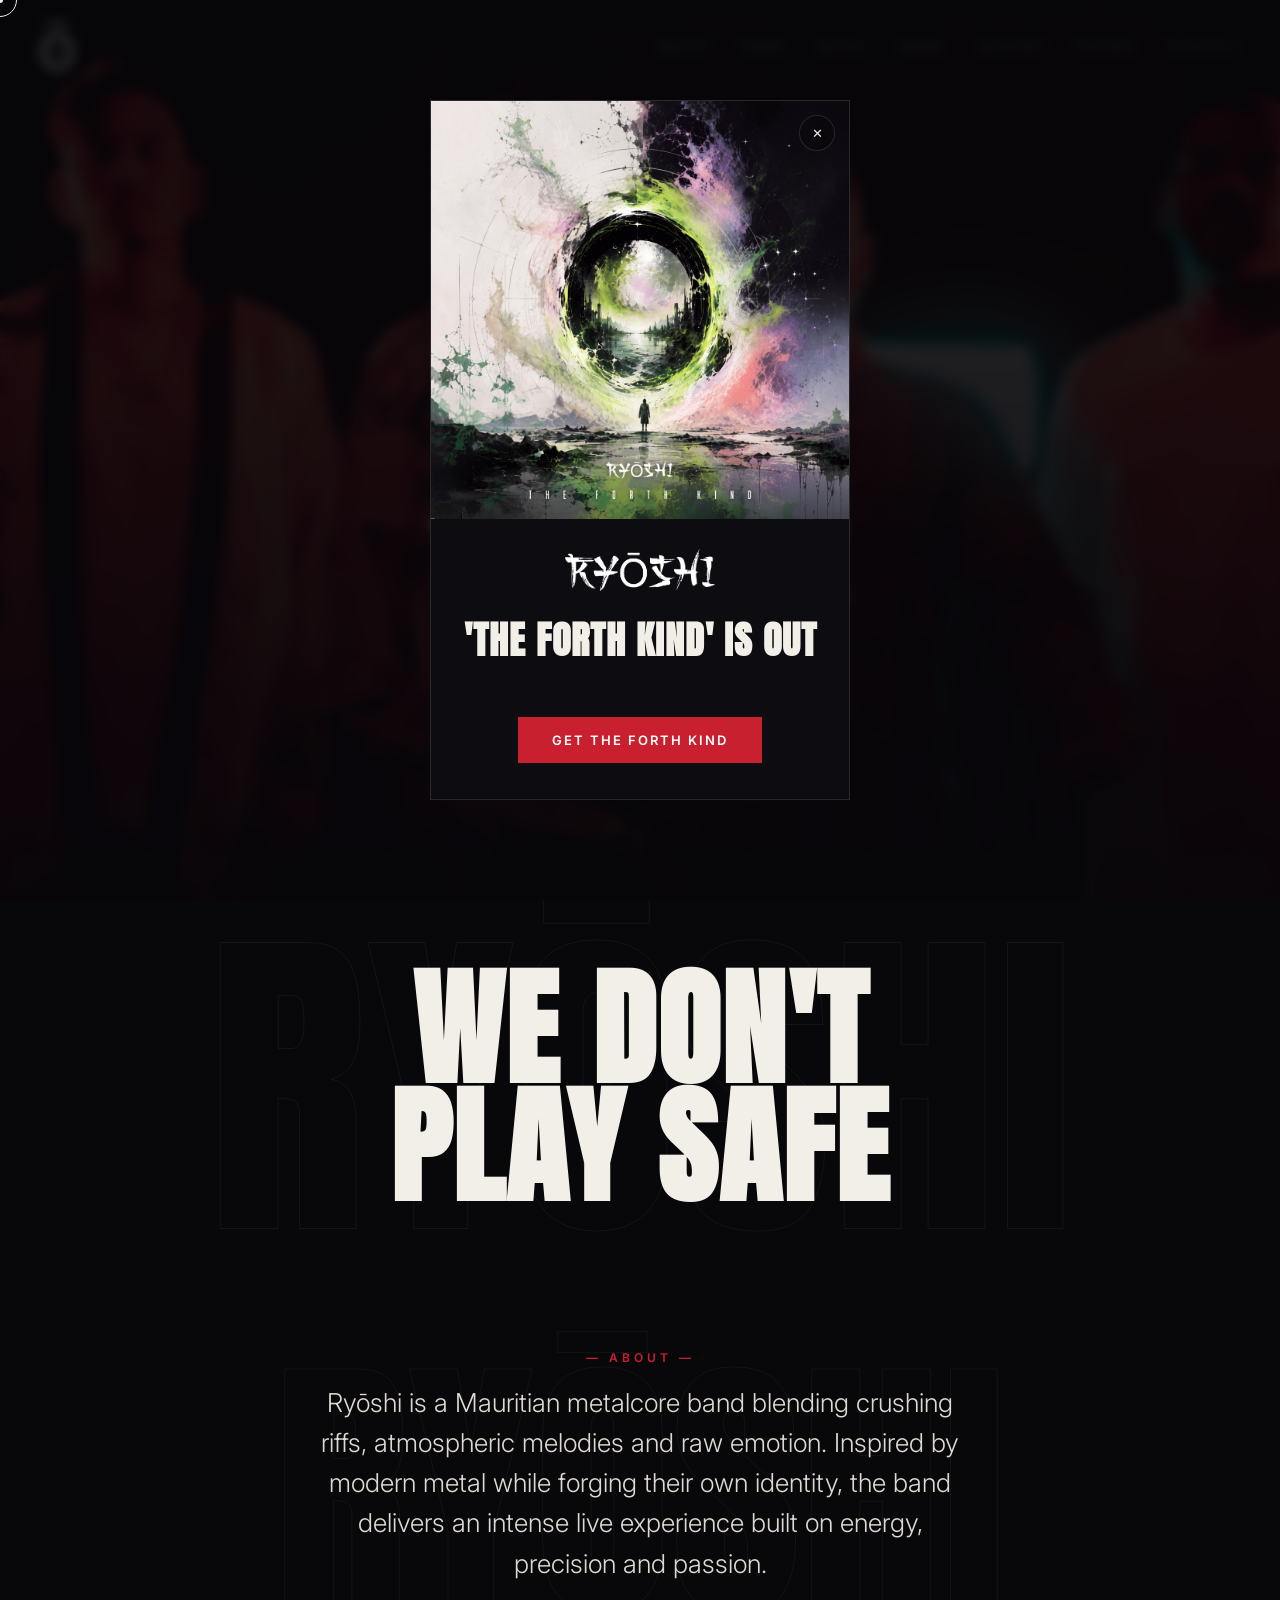
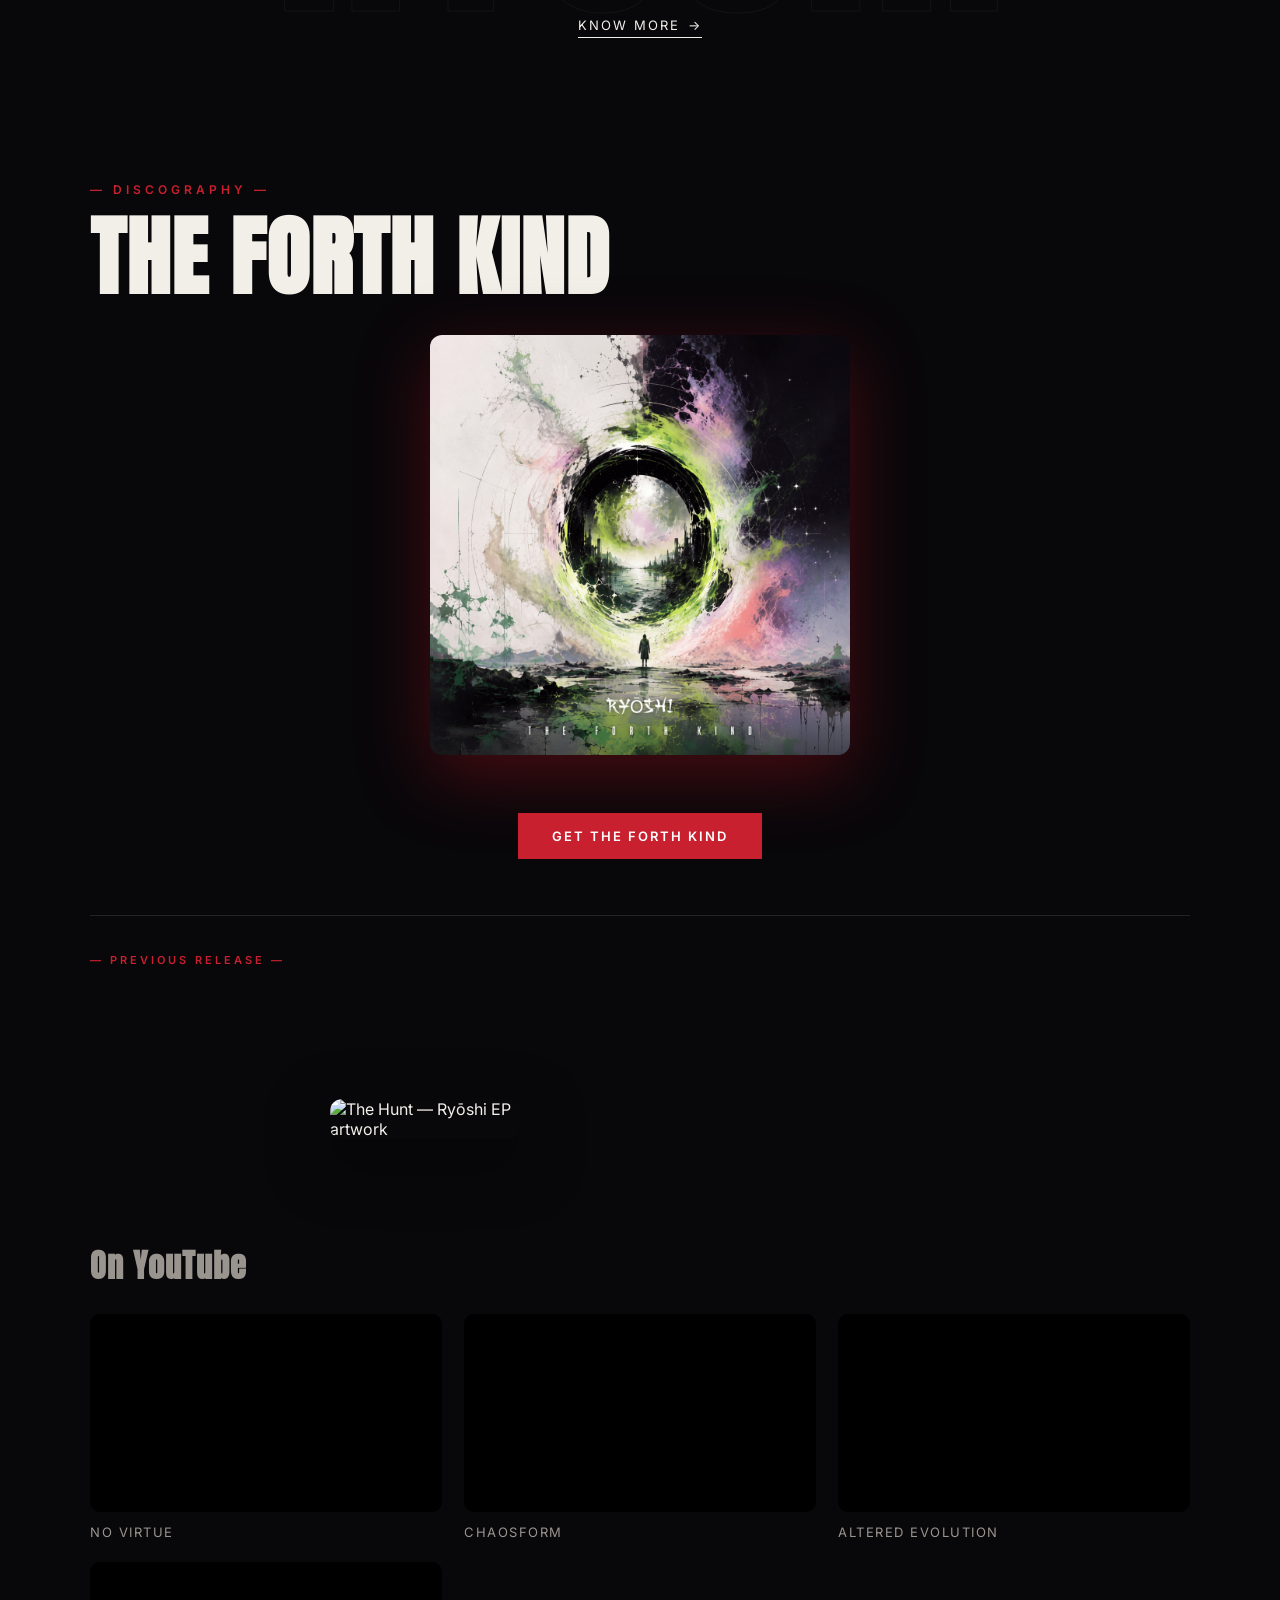
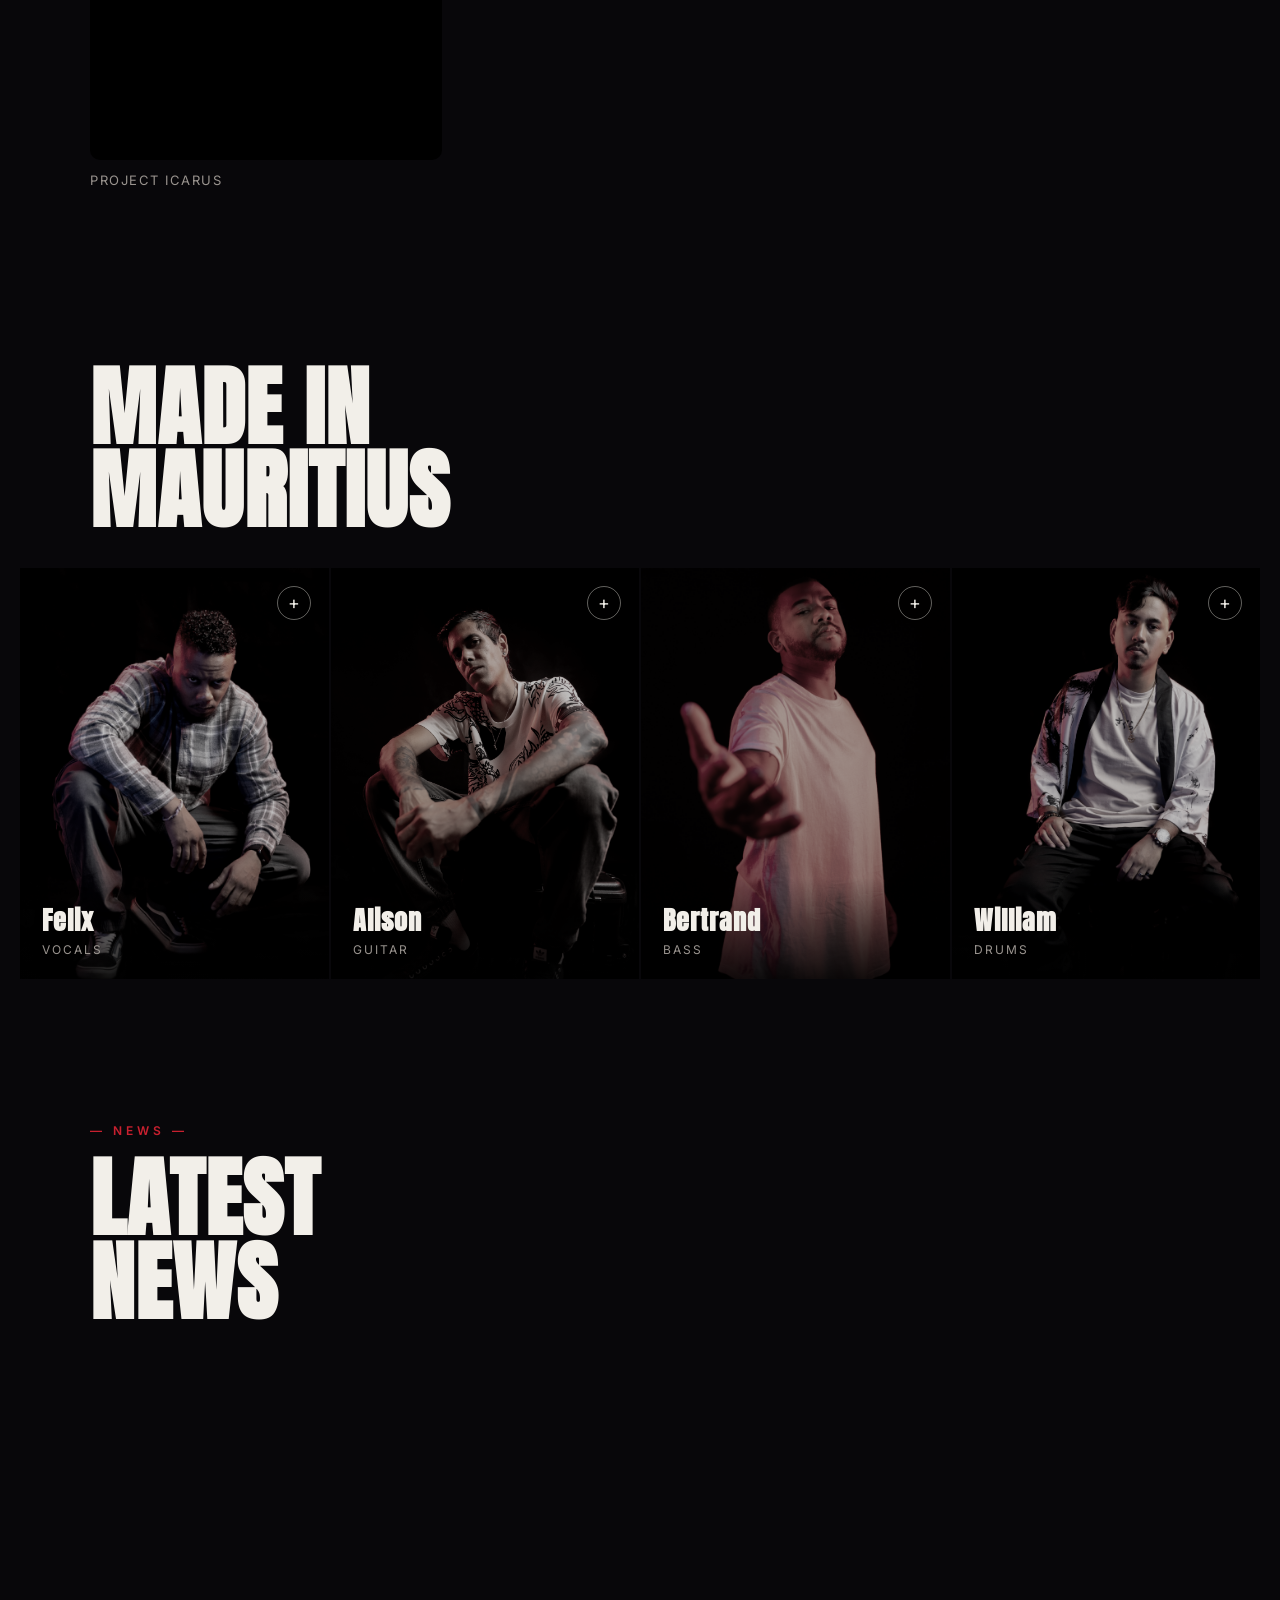
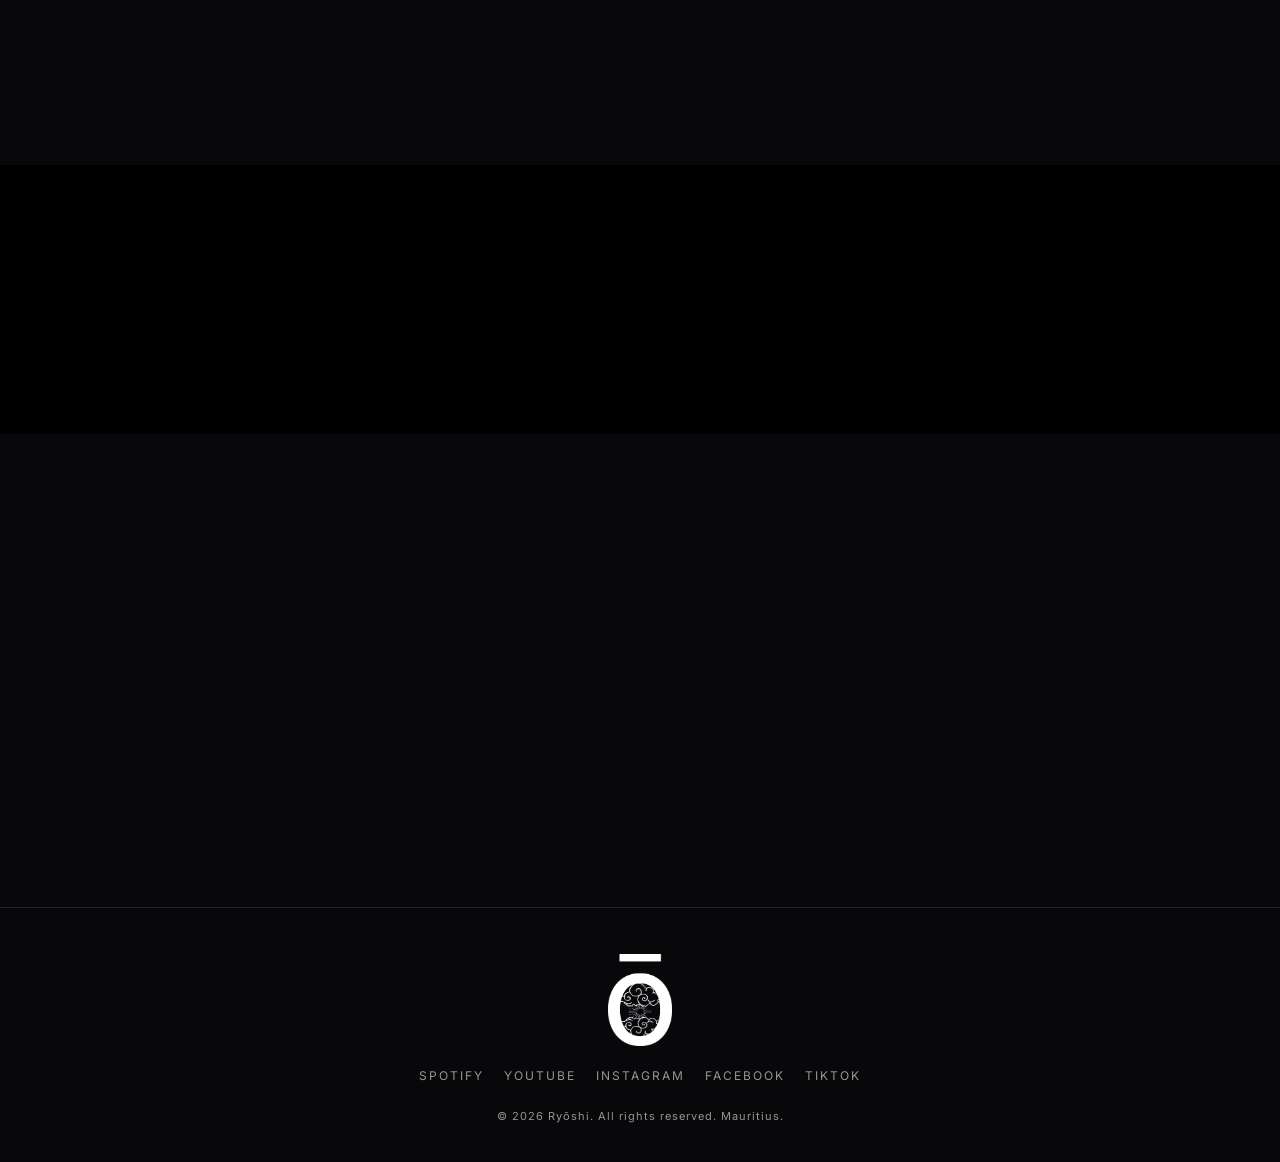
==== index.html @ bb304554 "Add files via upload" ====
<!DOCTYPE html>
<html lang="en">
<head>
<meta charset="UTF-8">
<meta name="viewport" content="width=device-width, initial-scale=1.0">
<title>RYŌSHI — Mauritian Metalcore</title>
<meta name="description" content="RYŌSHI — Mauritian metalcore band. Crushing riffs, atmospheric melodies, raw emotion.">
<link rel="preconnect" href="https://fonts.googleapis.com">
<link href="https://fonts.googleapis.com/css2?family=Anton&family=Bebas+Neue&family=Inter:wght@300;400;500;600;700&display=swap" rel="stylesheet">
<link rel="stylesheet" href="style.css">
</head>
<body>

<!-- Custom cursor -->
<div class="cursor-dot" id="cursorDot"></div>
<div class="cursor-ring" id="cursorRing"></div>

<!-- Intro overlay -->
<div id="intro" class="intro">
  <img src="assets/logo.jpeg" alt="Ryōshi logo" class="intro-logo" id="introLogo">
</div>

<!-- Ambient particles -->
<canvas id="particles"></canvas>

<!-- Album countdown popup -->
<div class="album-popup-backdrop" id="albumPopupBackdrop">
  <div class="album-popup-card">
    <button class="album-popup-close" id="albumPopupClose" aria-label="Close" data-cursor="link">✕</button>
    <div class="album-popup-art">
      <img src="assets/promo-background2.png" alt="The Forth Kind album art">
    </div>
    <div class="album-popup-body">
      <img src="assets/logo-ryoshi-trim.png" alt="Ryōshi" class="album-popup-logo">
      <h3 class="album-popup-title">'THE FORTH KIND' IS OUT</h3>
      <a href="album.html" class="buy-album-btn album-popup-cta" data-cursor="link">Get The Forth Kind</a>
    </div>
  </div>
</div>

<!-- NAV -->
<nav class="nav" id="nav">
  <a href="#hero" class="nav-logo-wrap">
    <img src="assets/logo-main-trim.png" alt="Ryōshi" class="nav-logo" id="navLogo">
  </a>
  <button class="nav-toggle" id="navToggle" aria-label="Toggle menu"><span></span><span></span><span></span></button>
  <div class="nav-links" id="navLinks">
    <a href="about.html" data-cursor="link">About</a>
    <a href="#band" data-cursor="link">Band</a>
    <a href="#music" data-cursor="link">Music</a>
    <a href="news.html" data-cursor="link">News</a>
    <a href="#gallery" data-cursor="link">Gallery</a>
    <a href="#shows" data-cursor="link">Shows</a>
    <a href="#contact" data-cursor="link">Contact</a>
  </div>
</nav>

<!-- HERO -->
<section id="hero" class="hero">
  <div class="hero-bg-wrap" id="heroBgWrap">
    <img src="assets/background3.jpg" alt="Ryōshi live" class="hero-bg" id="heroBg">
    <div class="hero-overlay"></div>
    <div class="hero-grain"></div>
  </div>

  <div class="hero-content">
    <div class="hero-emblem" id="heroLogo">
      <img src="assets/logo-main-trim.png" alt="Ryōshi logo" class="hero-logo">
      <img src="assets/logo-ryoshi-trim.png" alt="Ryōshi" class="hero-title-logo">
    </div>
    <p class="hero-tag">Listen. Watch. Follow.</p>
    <div class="hero-buttons">
      <a href="https://open.spotify.com/artist/4Uqqi1n97pdr0EM11cyq5P" class="hero-icon-btn" data-social="spotify" target="_blank" rel="noopener" data-cursor="link" aria-label="Spotify"><img src="assets/icons/spotify.png" alt="Spotify"></a>
      <a href="https://www.youtube.com/@Ryoshi.official" class="hero-icon-btn" data-social="youtube" target="_blank" rel="noopener" data-cursor="link" aria-label="YouTube"><img src="assets/icons/youtube.png" alt="YouTube"></a>
      <a href="https://www.instagram.com/ryoshi.official/" class="hero-icon-btn" data-social="instagram" target="_blank" rel="noopener" data-cursor="link" aria-label="Instagram"><img src="assets/icons/instagram.png" alt="Instagram"></a>
      <a href="https://www.facebook.com/ryoshi.band" class="hero-icon-btn" data-social="facebook" target="_blank" rel="noopener" data-cursor="link" aria-label="Facebook"><img src="assets/icons/facebook.png" alt="Facebook"></a>
    </div>
  </div>

  <div class="scroll-hint">
    <div class="scroll-line"></div>
  </div>
</section>

<!-- BIG TYPE INTERSTITIAL -->
<div class="big-type-wrap reveal-scale" data-outline="RYŌSHI">
  <h2 class="big-type">WE DON'T<br>PLAY SAFE</h2>
</div>

<!-- ABOUT -->
<section id="about" class="section about">
  <div class="section-inner">
    <span class="eyebrow reveal-line">— About —</span>
    <p class="about-text reveal-lines">
      Ryōshi is a Mauritian metalcore band blending crushing riffs, atmospheric melodies and raw emotion. Inspired by modern metal while forging their own identity, the band delivers an intense live experience built on energy, precision and passion.
    </p>
    <a href="about.html" class="text-btn reveal-line" data-cursor="link">Know More <span>→</span></a>
  </div>
  <div class="bg-outline-text">RYŌSHI</div>
</section>

<!-- MUSIC / DISCOGRAPHY -->
<section id="music" class="section music">
  <div class="section-inner">
    <span class="eyebrow reveal-line">— Discography —</span>
    <h2 class="section-title reveal-line">THE FORTH KIND</h2>

    <div class="ep-block ep-block--upcoming ep-block--art-only reveal-scale">
      <div class="ep-art">
        <img src="assets/promo-background2.png" alt="The Forth Kind — Ryōshi album artwork" loading="lazy">
      </div>
      <a href="album.html" class="buy-album-btn" data-cursor="link">Get The Forth Kind</a>
    </div>

    <div class="ep-divider"></div>

    <span class="eyebrow eyebrow--sub reveal-line">— Previous Release —</span>
    <h3 class="ep-compact-title reveal-line">The Hunt</h3>
    <div class="ep-block ep-block--compact reveal-scale">
      <div class="ep-art">
        <img src="assets/thehunt-artwork.png" alt="The Hunt — Ryōshi EP artwork" loading="lazy">
      </div>
      <div class="ep-embed">
        <iframe data-testid="embed-iframe" style="border-radius:12px" src="https://open.spotify.com/embed/album/52xEmiPUQriHGfkeZjbaFt?utm_source=generator&si=e802a74007244c42" width="100%" height="152" frameborder="0" allowfullscreen="" allow="autoplay; clipboard-write; encrypted-media; fullscreen; picture-in-picture" loading="lazy"></iframe>
      </div>
    </div>

    <h3 class="video-heading reveal-line">On YouTube</h3>
    <div class="video-grid">
      <div class="video-card reveal-scale">
        <div class="video-frame">
          <iframe src="https://www.youtube.com/embed/bslLhOPaVbQ?si=sTc76OT4uNwI99kX" title="No Virtue — YouTube video player" frameborder="0" allow="accelerometer; autoplay; clipboard-write; encrypted-media; gyroscope; picture-in-picture; web-share" referrerpolicy="strict-origin-when-cross-origin" allowfullscreen loading="lazy"></iframe>
        </div>
        <p class="video-title">No Virtue</p>
      </div>
      <div class="video-card reveal-scale">
        <div class="video-frame">
          <iframe src="https://www.youtube.com/embed/rfEKjm-heBg?si=J6zmd5GBCX5BVTRy" title="Chaosform — YouTube video player" frameborder="0" allow="accelerometer; autoplay; clipboard-write; encrypted-media; gyroscope; picture-in-picture; web-share" referrerpolicy="strict-origin-when-cross-origin" allowfullscreen loading="lazy"></iframe>
        </div>
        <p class="video-title">Chaosform</p>
      </div>
      <div class="video-card reveal-scale">
        <div class="video-frame">
          <iframe src="https://www.youtube.com/embed/uldzDDgIvms?si=fkLnBEvMFqqh3IKA" title="Altered Evolution — YouTube video player" frameborder="0" allow="accelerometer; autoplay; clipboard-write; encrypted-media; gyroscope; picture-in-picture; web-share" referrerpolicy="strict-origin-when-cross-origin" allowfullscreen loading="lazy"></iframe>
        </div>
        <p class="video-title">Altered Evolution</p>
      </div>
      <div class="video-card reveal-scale">
        <div class="video-frame">
          <iframe src="https://www.youtube.com/embed/tB9JPksQ4Uk?si=KZFqauauX7RCkyx1" title="Project Icarus — YouTube video player" frameborder="0" allow="accelerometer; autoplay; clipboard-write; encrypted-media; gyroscope; picture-in-picture; web-share" referrerpolicy="strict-origin-when-cross-origin" allowfullscreen loading="lazy"></iframe>
        </div>
        <p class="video-title">Project Icarus</p>
      </div>
    </div>
  </div>
</section>

<!-- BAND -->
<section id="band" class="section band">
  <div class="section-inner">
    <span class="eyebrow reveal-line">— Meet the Band —</span>
    <h2 class="section-title reveal-line">MADE IN<br>MAURITIUS</h2>
  </div>

  <div class="band-grid">

    <article class="band-card reveal-scale" data-member="felix" tabindex="0">
      <img src="assets/felix2.jpg" alt="Felix — Vocals" loading="lazy">
      <div class="band-card-info">
        <h3>Felix</h3>
        <p>Vocals</p>
      </div>
      <span class="band-card-plus">+</span>
    </article>

    <article class="band-card reveal-scale" data-member="alison" tabindex="0">
      <img src="assets/alison4.jpg" alt="Alison — Guitar" loading="lazy">
      <div class="band-card-info">
        <h3>Alison</h3>
        <p>Guitar</p>
      </div>
      <span class="band-card-plus">+</span>
    </article>

    <article class="band-card reveal-scale" data-member="bertrand" tabindex="0">
      <img src="assets/bertrand2.jpg" alt="Bertrand — Bass" loading="lazy">
      <div class="band-card-info">
        <h3>Bertrand</h3>
        <p>Bass</p>
      </div>
      <span class="band-card-plus">+</span>
    </article>

    <article class="band-card reveal-scale" data-member="william" tabindex="0">
      <img src="assets/william2.jpg" alt="William — Drums" loading="lazy">
      <div class="band-card-info">
        <h3>William</h3>
        <p>Drums</p>
      </div>
      <span class="band-card-plus">+</span>
    </article>

  </div>
</section>

<!-- MEMBER MODAL -->
<div class="modal-backdrop" id="modalBackdrop">
  <div class="modal" id="memberModal">
    <button class="modal-close" id="modalClose" aria-label="Close" data-cursor="link">✕</button>
    <div class="modal-media">
      <img id="modalImg" src="" alt="">
    </div>
    <div class="modal-body">
      <h3 id="modalName"></h3>
      <p class="modal-role" id="modalRole"></p>
      <div class="modal-block">
        <h4>Biography</h4>
        <p id="modalBio"></p>
      </div>
      <div class="modal-block">
        <h4>Favourite Bands</h4>
        <p id="modalFav"></p>
      </div>
      <div class="modal-socials" id="modalSocials">
        <a href="#" data-cursor="link">Instagram</a>
        <a href="#" data-cursor="link">TikTok</a>
      </div>
    </div>
  </div>
</div>

<!-- NEWS -->
<section id="news" class="section news">
  <div class="section-inner">
    <a href="news.html" class="news-heading-link" data-cursor="link">
      <span class="eyebrow reveal-line">— News —</span>
      <h2 class="section-title reveal-line">LATEST<br>NEWS</h2>
    </a>
  </div>

  <div class="news-featured-wrap">
    <a href="news-forth-kind-unveiled.html" class="news-featured reveal-scale" data-cursor="link">
      <div class="news-featured-thumb">
        <img src="assets/news/forthkind-news.png" alt="Ryōshi Unveils The Forth Kind" loading="lazy">
      </div>
      <div class="news-featured-info">
        <span class="news-date">28 Aug 2026</span>
        <h3 class="news-featured-headline">Ryōshi Unveils The Forth Kind</h3>
        <p class="news-excerpt">A new album that pushes beyond the boundaries of Ryōshi's established sound.</p>
      </div>
    </a>

    <ul class="news-list">
      <li>
        <a href="news-portal-shifts.html" class="news-list-item reveal-line" data-cursor="link">
          <span class="news-list-date">04 Aug 2026</span>
          <span class="news-list-title">The Portal Shifts to 29 August</span>
          <span class="news-list-arrow">→</span>
        </a>
      </li>
      <li>
        <a href="news-forth-kind-launch.html" class="news-list-item reveal-line" data-cursor="link">
          <span class="news-list-date">28 Jul 2026</span>
          <span class="news-list-title">Ryōshi Announces The Forth Kind Album Launch</span>
          <span class="news-list-arrow">→</span>
        </a>
      </li>
      <li>
        <a href="news-signal-detected.html" class="news-list-item reveal-line" data-cursor="link">
          <span class="news-list-date">01 Jul 2026</span>
          <span class="news-list-title">SIGNAL DETECTED: The First Transmission Has Begun</span>
          <span class="news-list-arrow">→</span>
        </a>
      </li>
    </ul>
  </div>
</section>

<!-- GALLERY -->
<section id="gallery" class="section gallery">
  <div class="section-inner">
    <span class="eyebrow reveal-line">— Gallery —</span>
    <h2 class="section-title reveal-line">ON &amp; OFF<br>STAGE</h2>
  </div>

  <a href="gallery.html" class="gallery-crossfade reveal-scale" id="galleryCrossfade" data-cursor="link" aria-label="View full gallery">
    <img src="assets/gallery/IMG_5694.JPG" alt="Ryōshi live 1" class="is-active" loading="lazy">
    <img src="assets/gallery/IMG_5695.JPG" alt="Ryōshi live 2" loading="lazy">
    <img src="assets/gallery/IMG_5697.JPG" alt="Ryōshi live 3" loading="lazy">
    <img src="assets/gallery/IMG_5699.JPG" alt="Ryōshi live 4" loading="lazy">
    <img src="assets/gallery/IMG_5700.JPG" alt="Ryōshi live 5" loading="lazy">
    <img src="assets/gallery/IMG_5701.JPG" alt="Ryōshi live 6" loading="lazy">
    <img src="assets/gallery/IMG_5706.JPG" alt="Ryōshi live 7" loading="lazy">
    <img src="assets/gallery/IMG_5707.JPG" alt="Ryōshi live 8" loading="lazy">
    <span class="gallery-crossfade-cta">View Full Gallery <span>→</span></span>
  </a>
</section>

<!-- SHOWS -->
<section id="shows" class="section shows">
  <div class="section-inner">
    <span class="eyebrow reveal-line">— Upcoming Shows —</span>
    <h2 class="section-title reveal-line">LIVE &amp;<br>LOUD</h2>

    <ul class="shows-list">
      <li class="shows-item reveal-line">
        <span class="shows-date">29 AUG</span>
        <span class="shows-venue">Café du Vieux Conseil, Port-Louis, Mauritius</span>
      </li>
    </ul>
  </div>
</section>

<!-- PARTNERS -->
<section class="section partners">
  <div class="section-inner">
    <span class="eyebrow reveal-line">— Partners —</span>
    <div class="partners-row reveal-scale">
      <a href="http://themadcat.co" target="_blank" rel="noopener" class="partner-mark" role="img" aria-label="Mad Cat Agency" data-cursor="link"></a>
      <span class="partner-mark partner-mark--indiecrate" role="img" aria-label="Indie Crate"></span>
    </div>
  </div>
</section>

<!-- CONTACT -->
<section id="contact" class="section contact">
  <div class="section-inner">
    <span class="eyebrow reveal-line">— Contact —</span>
    <h2 class="section-title reveal-line">GET IN<br>TOUCH</h2>

    <div class="contact-grid contact-grid--single">
      <div class="contact-block reveal-line">
        <h4>Email</h4>
        <a href="mailto:ryoshiofficial@gmail.com" data-cursor="link">ryoshiofficial@gmail.com</a>
      </div>
    </div>

    <div class="contact-socials reveal-line">
      <a href="https://www.instagram.com/ryoshi.official/" data-social="instagram" target="_blank" rel="noopener" data-cursor="link">Instagram</a>
      <a href="https://www.facebook.com/ryoshi.band" data-social="facebook" target="_blank" rel="noopener" data-cursor="link">Facebook</a>
      <a href="https://www.youtube.com/@Ryoshi.official" data-social="youtube" target="_blank" rel="noopener" data-cursor="link">YouTube</a>
      <a href="https://open.spotify.com/artist/4Uqqi1n97pdr0EM11cyq5P" data-social="spotify" target="_blank" rel="noopener" data-cursor="link">Spotify</a>
      <a href="https://www.tiktok.com/@ryoshi.band" data-social="tiktok" target="_blank" rel="noopener" data-cursor="link">TikTok</a>
    </div>
  </div>
</section>

<!-- FOOTER -->
<footer class="footer">
  <img src="assets/logo-main-trim.png" alt="Ryōshi" class="footer-logo">
  <div class="footer-socials">
    <a href="https://open.spotify.com/artist/4Uqqi1n97pdr0EM11cyq5P" data-social="spotify" target="_blank" rel="noopener" data-cursor="link">Spotify</a>
    <a href="https://www.youtube.com/@Ryoshi.official" data-social="youtube" target="_blank" rel="noopener" data-cursor="link">YouTube</a>
    <a href="https://www.instagram.com/ryoshi.official/" data-social="instagram" target="_blank" rel="noopener" data-cursor="link">Instagram</a>
    <a href="https://www.facebook.com/ryoshi.band" data-social="facebook" target="_blank" rel="noopener" data-cursor="link">Facebook</a>
    <a href="https://www.tiktok.com/@ryoshi.band" data-social="tiktok" target="_blank" rel="noopener" data-cursor="link">TikTok</a>
  </div>
  <p class="footer-copy">© 2026 Ryōshi. All rights reserved. Mauritius.</p>
</footer>

<!-- SECRET WALLPAPER PAGE -->
<div class="secret-page" id="secretPage">
  <button class="secret-close" id="secretClose" data-cursor="link">✕ Close</button>
  <h2>SECRET STASH</h2>
  <p>You found it. Wallpapers, for the faithful.</p>
  <div class="secret-grid">
    <a href="assets/background.jpg" download class="secret-item" data-cursor="link"><img src="assets/background.jpg" alt="Wallpaper 1"><span>Download</span></a>
    <a href="assets/felix.jpg" download class="secret-item" data-cursor="link"><img src="assets/felix.jpg" alt="Wallpaper 2"><span>Download</span></a>
    <a href="assets/william.jpg" download class="secret-item" data-cursor="link"><img src="assets/william.jpg" alt="Wallpaper 3"><span>Download</span></a>
  </div>
</div>

<div class="easter-toast" id="easterToast"></div>

<script src="script.js"></script>
</body>
</html>
---- style.css ----
/* ===================== RYŌSHI — base ===================== */
:root{
  --bg: #08070a;
  --bg-alt: #0d0c10;
  --fg: #f2efe9;
  --muted: #9a948f;
  --accent: #c8202f;
  --accent-2: #7d1520;
  --line: rgba(242,239,233,0.12);
  --ease: cubic-bezier(.16,.84,.44,1);
  --font-display: 'Anton', 'Bebas Neue', sans-serif;
  --font-body: 'Inter', sans-serif;
}

html.theme-red{
  --accent: #ff2b3b;
  --bg: #120404;
}

*{ box-sizing: border-box; }
html{ scroll-behavior: smooth; }
body{
  margin:0;
  background: var(--bg);
  color: var(--fg);
  font-family: var(--font-body);
  overflow-x: hidden;
  cursor: none;
}
img{ max-width:100%; display:block; }
a{ color: inherit; text-decoration:none; }
ul{ list-style:none; margin:0; padding:0; }
button{ font-family: inherit; background:none; border:none; color:inherit; cursor:none; }

::selection{ background: var(--accent); color:#fff; }

/* Hide custom cursor on touch devices */
@media (hover:none){
  body{ cursor:auto; }
  .cursor-dot, .cursor-ring{ display:none; }
}

/* ===================== Custom Cursor ===================== */
.cursor-dot, .cursor-ring{
  position: fixed;
  top:0; left:0;
  pointer-events:none;
  z-index: 9999;
  border-radius: 50%;
  transform: translate(-50%,-50%);
  will-change: transform, width, height;
}
.cursor-dot{
  width:6px; height:6px;
  background: var(--fg);
  transition: opacity .2s;
}
.cursor-ring{
  width:34px; height:34px;
  border: 1px solid var(--fg);
  transition: width .25s var(--ease), height .25s var(--ease), border-color .25s, background .25s, opacity .25s;
}
.cursor-ring.link{
  width:64px; height:64px;
  background: var(--fg);
  mix-blend-mode: difference;
}
.cursor-ring.img{
  width:90px; height:56px;
  border-radius: 40%;
  background: rgba(242,239,233,.08);
  border-color: var(--fg);
}

/* ===================== Intro ===================== */
.intro{
  position: fixed; inset:0;
  background: #000;
  z-index: 10000;
  display:flex; align-items:center; justify-content:center;
  transition: opacity .6s ease, visibility .6s ease;
}
.intro.hide{ opacity:0; visibility:hidden; }
.intro-logo{
  width: 90px; height:90px;
  border-radius:50%;
  object-fit:cover;
  filter: grayscale(1) contrast(1.2);
  opacity:0;
  animation: introFade 1.6s var(--ease) forwards;
}
@keyframes introFade{
  0%{ opacity:0; transform: scale(.8); filter: grayscale(1) contrast(1.2) brightness(.4); }
  15%{ opacity:1; transform: translateX(-4px) scale(1.02); }
  20%{ transform: translateX(4px) scale(.98); }
  25%{ transform: translateX(-2px) scale(1); }
  40%{ opacity:1; transform: scale(1); filter: grayscale(1) contrast(1.2) brightness(1); }
  100%{ opacity:1; transform: scale(1); }
}

/* ===================== Particles ===================== */
#particles{
  position: fixed; inset:0;
  width:100%; height:100%;
  z-index: 1;
  pointer-events:none;
  opacity: .5;
}

/* ===================== Nav ===================== */
.nav{
  position: fixed; top:0; left:0; right:0;
  z-index: 500;
  display:flex; align-items:center; justify-content:space-between;
  padding: 22px 40px;
  transition: background .4s ease, padding .4s ease, backdrop-filter .4s ease;
}
.nav.scrolled{
  background: rgba(8,7,10,0.75);
  backdrop-filter: blur(10px);
  padding: 14px 40px;
  border-bottom: 1px solid var(--line);
}
.nav-logo-wrap{
  display:flex; align-items:center; gap:10px;
  font-family: var(--font-display);
  letter-spacing: 2px;
  font-size: 18px;
}
.nav-logo{
  width: 34px; height:auto; object-fit:contain;
  transition: transform .3s var(--ease);
}
.nav-links{
  display:flex; gap: 32px;
}
.nav-links a{
  font-size: 13px;
  letter-spacing: 1.5px;
  text-transform: uppercase;
  color: var(--muted);
  position: relative;
  transition: color .3s;
}
.nav-links a::after{
  content:'';
  position:absolute; left:0; bottom:-4px;
  width:0; height:1px;
  background: var(--fg);
  transition: width .3s var(--ease);
}
.nav-links a:hover{ color: var(--fg); }
.nav-links a:hover::after{ width:100%; }

.nav-toggle{ display:none; flex-direction:column; gap:5px; }
.nav-toggle span{ width:22px; height:2px; background: var(--fg); }

@media (max-width: 860px){
  .nav-links{
    position: fixed; top:0; right:0; height:100vh; width: min(78vw,320px);
    background: rgba(8,7,10,0.97);
    flex-direction: column; align-items: flex-start;
    padding: 100px 32px; gap: 26px;
    transform: translateX(100%);
    transition: transform .45s var(--ease);
  }
  .nav-links.open{ transform: translateX(0); }
  .nav-toggle{ display:flex; z-index:501; }
}

/* ===================== Hero ===================== */
.hero{
  position: relative;
  height: 100svh;
  display:flex;
  align-items:center; justify-content:center;
  overflow:hidden;
  z-index: 2;
}
.hero-bg-wrap{
  position:absolute; inset:0;
  overflow:hidden;
}
.hero-bg{
  position:absolute; inset:0;
  width:100%; height:100%;
  object-fit: cover;
  object-position: center 22%;
  transform: scale(1.15);
  will-change: transform;
}
.hero-overlay{
  position:absolute; inset:0;
  background:
    linear-gradient(180deg, rgba(8,7,10,.55) 0%, rgba(8,7,10,.35) 35%, rgba(8,7,10,.85) 100%);
}
@media (max-width: 760px){
  /* Homepage hero only: show the full group shot (all 4 members) on
     mobile portrait instead of cropping the sides with object-fit:cover */
  #hero .hero-bg{
    object-fit: contain;
    object-position: center center;
    transform: scale(1);
  }
  /* Spread the hero logos so nothing overlaps the group shot on mobile:
     main emblem pinned to the top, wordmark + tag + buttons clustered
     at the bottom. .hero-emblem becomes display:contents so its two
     images can be positioned independently as direct flex children. */
  #hero .hero-content{
    height: 100%;
    justify-content: flex-start;
    padding: 66px 20px 40px;
  }
  #hero .hero-emblem{
    display: contents;
  }
  #hero .hero-logo{
    order: 1;
    width: min(98px, 22vw);
    margin: 0 auto auto;
    transition: opacity .2s linear;
  }
  #navLogo{ transition: opacity .2s linear; }
  #hero .hero-title-logo{
    order: 2;
    width: min(260px, 68vw);
    margin: 0 auto;
  }
  #hero .hero-tag{ order: 3; margin: 12px 0 14px; }
  #hero .hero-buttons{ order: 4; }
}
.hero-grain{
  position:absolute; inset:0;
  background-image: url("data:image/svg+xml,%3Csvg xmlns='http://www.w3.org/2000/svg' width='120' height='120'%3E%3Cfilter id='n'%3E%3CfeTurbulence type='fractalNoise' baseFrequency='0.9' numOctaves='2' stitchTiles='stitch'/%3E%3C/filter%3E%3Crect width='100%25' height='100%25' filter='url(%23n)' opacity='0.35'/%3E%3C/svg%3E");
  opacity:.12;
  mix-blend-mode: overlay;
}
.hero-content{
  position: relative;
  z-index: 3;
  text-align:center;
  display:flex; flex-direction:column; align-items:center;
  padding: 0 20px;
}
.hero-emblem{
  display:flex;
  flex-direction: column;
  align-items:center;
  opacity: .95;
  transition: opacity .4s var(--ease), transform .5s var(--ease);
}
.hero-logo{
  width: min(200px, 34vw); height:auto;
  object-fit:contain;
  margin-bottom: -4px;
  position: relative;
  z-index:2;
}
.hero-title-logo{
  width: min(420px, 62vw);
  height:auto;
  object-fit:contain;
  margin: 6px auto 0;
  position: relative;
  z-index:1;
  filter: drop-shadow(0 6px 30px rgba(0,0,0,.5));
}
.hero-sub{
  font-size: clamp(14px, 2vw, 20px);
  letter-spacing: 6px;
  text-transform: uppercase;
  color: var(--accent);
  margin: 6px 0 4px;
  font-weight: 600;
}
.hero-tag{
  color: var(--muted);
  letter-spacing: 3px;
  text-transform: uppercase;
  font-size: 12px;
  margin: 6px 0 12px;
}
.hero-buttons{
  display:flex; gap: 18px; flex-wrap: wrap; justify-content:center;
}
.hero-icon-btn{
  width: 46px; height:46px;
  border-radius: 50%;
  display:flex; align-items:center; justify-content:center;
  transition: transform .3s var(--ease);
}
.hero-icon-btn img{
  width:100%; height:100%; object-fit:contain;
  filter: drop-shadow(0 2px 6px rgba(0,0,0,.4));
  transition: filter .3s ease;
}
.hero-icon-btn:hover{
  transform: translateY(-4px) scale(1.08);
}

.scroll-hint{
  position:absolute; bottom: 28px; left:50%; transform: translateX(-50%);
  z-index:3;
  display:flex; flex-direction:column; align-items:center; gap:10px;
  color: var(--muted);
  font-size: 10px; letter-spacing: 3px;
}
.scroll-line{
  width:1px; height: 40px;
  background: linear-gradient(180deg, var(--fg), transparent);
  animation: scrollPulse 1.8s ease-in-out infinite;
}
@keyframes scrollPulse{
  0%,100%{ opacity:.3; }
  50%{ opacity:1; }
}

/* ===================== Big type interstitial ===================== */
.big-type-wrap{
  position: relative;
  padding: 70px 20px;
  text-align:center;
  overflow:hidden;
  z-index:2;
}
.big-type{
  font-family: var(--font-display);
  font-size: clamp(48px, 10vw, 140px);
  line-height: .92;
  margin:0;
  letter-spacing: 2px;
}
.big-type-wrap::before{
  content: attr(data-outline);
  position:absolute;
  top:50%; left:50%;
  transform: translate(-50%,-50%);
  font-family: var(--font-display);
  font-size: clamp(120px, 26vw, 380px);
  color: transparent;
  -webkit-text-stroke: 1px rgba(242,239,233,.06);
  white-space: nowrap;
  z-index:-1;
  pointer-events:none;
}

/* ===================== Sections ===================== */
.section{
  position: relative;
  padding: 70px 20px;
  z-index: 2;
}
.section-inner{
  max-width: 1100px;
  margin: 0 auto;
  position: relative;
  z-index:2;
}
.eyebrow{
  display:inline-block;
  color: var(--accent);
  letter-spacing: 4px;
  font-size: 12px;
  text-transform: uppercase;
  margin-bottom: 18px;
  font-weight: 600;
}
.section-title{
  font-family: var(--font-display);
  font-size: clamp(38px, 7vw, 88px);
  line-height: .95;
  margin: 0 0 36px;
  letter-spacing: 1px;
}

/* About */
.about{ text-align:center; }
.about-text{
  max-width: 640px;
  margin: 0 auto 30px;
  font-size: clamp(18px, 2.4vw, 26px);
  line-height: 1.55;
  color: #dedad3;
  font-weight: 300;
}
.text-btn{
  display:inline-flex; align-items:center; gap:8px;
  font-size: 13px; letter-spacing: 2px; text-transform: uppercase;
  border-bottom: 1px solid var(--fg);
  padding-bottom: 4px;
}
.text-btn span{ transition: transform .3s var(--ease); }
.text-btn:hover span{ transform: translateX(6px); }
.bg-outline-text{
  position:absolute; top:50%; left:50%;
  transform: translate(-50%,-50%);
  font-family: var(--font-display);
  font-size: clamp(90px, 22vw, 320px);
  color: transparent;
  -webkit-text-stroke: 1px rgba(242,239,233,.05);
  z-index:-1;
  white-space:nowrap;
  pointer-events:none;
}

/* Band */
.band-grid{
  display:grid;
  grid-template-columns: repeat(4, 1fr);
  gap: 2px;
  max-width: 1300px;
  margin: 0 auto;
}
@media (max-width: 900px){ .band-grid{ grid-template-columns: repeat(2,1fr);} }
@media (max-width: 520px){ .band-grid{ grid-template-columns: 1fr;} }

.band-card{
  position: relative;
  aspect-ratio: 3/4;
  overflow:hidden;
  background:#111;
}
.band-card img{
  width:100%; height:100%; object-fit:cover;
  object-position: center 15%;
  filter: grayscale(.7) brightness(.75);
  transition: transform .7s var(--ease), filter .5s ease;
}
.band-card:hover img, .band-card:focus img{
  transform: scale(1.08);
  filter: grayscale(0) brightness(.9);
}
.band-card-info{
  position:absolute; left:0; right:0; bottom:0;
  padding: 22px;
  background: linear-gradient(0deg, rgba(0,0,0,.85), transparent);
}
.band-card-info h3{
  font-family: var(--font-display);
  font-size: 26px;
  margin: 0 0 2px;
  letter-spacing: 1px;
}
.band-card-info p{
  margin:0;
  color: var(--muted);
  font-size: 12px;
  text-transform: uppercase;
  letter-spacing: 2px;
}
.band-card-plus{
  position:absolute; top:18px; right:18px;
  width: 34px; height:34px;
  border: 1px solid rgba(242,239,233,.4);
  border-radius:50%;
  display:flex; align-items:center; justify-content:center;
  font-size: 18px;
  transition: transform .35s var(--ease), background .35s;
}
.band-card:hover .band-card-plus{
  transform: rotate(90deg);
  background: var(--accent);
  border-color: var(--accent);
}

/* Modal */
.modal-backdrop{
  position: fixed; inset:0;
  background: rgba(0,0,0,.8);
  backdrop-filter: blur(6px);
  z-index: 2000;
  display:flex; align-items:center; justify-content:center;
  opacity:0; visibility:hidden;
  transition: opacity .4s ease, visibility .4s ease;
  padding: 24px;
}
.modal-backdrop.open{ opacity:1; visibility:visible; }
.modal{
  background: var(--bg-alt);
  max-width: 860px; width:100%;
  max-height: 86vh;
  overflow:auto;
  display:grid;
  grid-template-columns: 300px 1fr;
  position: relative;
  border: 1px solid var(--line);
  transform: translateY(30px);
  transition: transform .4s var(--ease);
}
.modal-backdrop.open .modal{ transform: translateY(0); }
@media (max-width: 700px){ .modal{ grid-template-columns: 1fr; } }
.modal-media{ height:100%; min-height:240px; overflow:hidden; }
.modal-media img{ width:100%; height:100%; object-fit:cover; }
.modal-body{ padding: 34px; }
.modal-body h3{ font-family: var(--font-display); font-size:32px; margin:0 0 2px; letter-spacing:1px; }
.modal-role{ color: var(--accent); text-transform:uppercase; letter-spacing:2px; font-size:12px; margin:0 0 22px; }
.modal-block{ margin-bottom: 18px; }
.modal-block h4{ font-size:11px; letter-spacing:2px; text-transform:uppercase; color:var(--muted); margin:0 0 6px; }
.modal-block p{ margin:0; line-height:1.6; font-size:14px; color:#dedad3; font-weight:300; }
.modal-socials{ display:flex; gap:16px; margin-top: 20px; }
.modal-socials a{ font-size:12px; letter-spacing:1.5px; text-transform:uppercase; border-bottom:1px solid var(--fg); padding-bottom:3px; }
.modal-close{
  position: absolute; top:16px; right:16px;
  width:36px; height:36px;
  border:1px solid var(--line); border-radius:50%;
  display:flex; align-items:center; justify-content:center;
  z-index:2;
  background: rgba(0,0,0,.4);
}

/* Album countdown popup */
.album-popup-backdrop{
  position: fixed; inset:0;
  background: rgba(8,7,10,.85);
  backdrop-filter: blur(6px);
  z-index: 3000;
  display:flex; align-items:center; justify-content:center;
  opacity:0; visibility:hidden;
  transition: opacity .5s ease, visibility .5s ease;
  padding: 24px;
}
.album-popup-backdrop.open{ opacity:1; visibility:visible; }
.album-popup-card{
  background: var(--bg-alt);
  max-width: 420px; width:100%;
  max-height: 90vh;
  overflow:auto;
  position: relative;
  border: 1px solid var(--line);
  transform: scale(.92) translateY(20px);
  transition: transform .5s var(--ease);
}
.album-popup-backdrop.open .album-popup-card{ transform: scale(1) translateY(0); }
.album-popup-close{
  position: absolute; top:14px; right:14px;
  width:36px; height:36px;
  border:1px solid var(--line); border-radius:50%;
  display:flex; align-items:center; justify-content:center;
  z-index:2;
  background: rgba(8,7,10,.5);
  color: var(--fg);
}
.album-popup-art{ width:100%; aspect-ratio: 1 / 1; overflow:hidden; }
.album-popup-art img{ width:100%; height:100%; object-fit:cover; display:block; }
.album-popup-body{ padding: 30px 26px 36px; text-align:center; }
.album-popup-logo{ width: min(150px, 46%); margin: 0 auto 20px; }
.album-popup-title{
  font-family: var(--font-display);
  font-size: clamp(26px, 6vw, 38px);
  margin: 0 0 22px;
  letter-spacing: 1px;
}
.album-popup-cta{ margin-top: 0; }
.album-popup-sub{
  color: var(--accent);
  text-transform: uppercase;
  letter-spacing: 3px;
  font-size: 12px;
  font-weight: 600;
  margin: 0 0 22px;
}
.album-popup-countdown{ display:flex; justify-content:center; gap:16px; }
.cd-unit{ display:flex; flex-direction:column; align-items:center; }
.cd-value{
  font-family: var(--font-display);
  font-size: clamp(24px, 5vw, 34px);
  line-height: 1;
  color: var(--fg);
}
.cd-label{
  font-size: 10px; letter-spacing:2px; text-transform:uppercase;
  color: var(--muted); margin-top:6px;
}

/* Music / Discography */
.ep-block{
  display:grid;
  grid-template-columns: 340px 1fr;
  gap: 32px;
  align-items:center;
  margin-bottom: 56px;
}
@media (max-width: 760px){ .ep-block{ grid-template-columns: 1fr; } }
.ep-art{
  border-radius: 12px;
  overflow:hidden;
  box-shadow: 0 20px 60px rgba(0,0,0,.5);
}
.ep-art img{ width:100%; display:block; }
.ep-embed iframe{ display:block; width:100%; }
@media (max-width: 760px){
  .ep-art{ max-width: 240px; margin: 0 auto; }
}
@media (max-width: 480px){
  .ep-art{ max-width: 190px; }
}

/* Upcoming album — highlighted */
.ep-block--upcoming .ep-art{
  box-shadow: 0 20px 70px rgba(200,32,47,.35), 0 20px 60px rgba(0,0,0,.5);
}
/* Temporary: countdown removed, art shown alone until the new banner is ready */
.ep-block--art-only{ grid-template-columns: 1fr; justify-items:center; }
.ep-block--art-only .ep-art{ max-width: 420px; width:100%; }

/* Buy digital album */
.buy-album-btn{
  display: inline-block;
  margin-top: 26px;
  padding: 15px 34px;
  background: var(--accent);
  color: #fff;
  border: none;
  font-family: var(--font-body);
  font-size: 13px;
  font-weight: 600;
  letter-spacing: 2px;
  text-transform: uppercase;
  cursor: pointer;
  transition: opacity .25s ease, transform .25s ease;
}
.buy-album-btn:hover{ opacity:.85; transform: translateY(-2px); color:#fff; }

/* Album detail page (no big hero banner) */
.album-page{ padding-top: 160px; }
.album-page-grid{
  display: grid;
  grid-template-columns: 380px 1fr;
  gap: 60px;
  align-items: center;
}
@media (max-width: 760px){
  .album-page{ padding-top: 130px; }
  .album-page-grid{ grid-template-columns: 1fr; gap: 34px; text-align:center; }
}
.album-page-art img{
  display:block;
  width:100%;
  border-radius: 12px;
  box-shadow: 0 20px 70px rgba(200,32,47,.35), 0 20px 60px rgba(0,0,0,.5);
}
.album-page-text h1{
  font-family: var(--font-display);
  font-size: clamp(32px, 5vw, 52px);
  letter-spacing: 1px;
  margin: 0 0 24px;
}
.album-page-text p{
  font-size: 15px;
  line-height: 1.75;
  color: #dedad3;
  font-weight: 300;
  margin: 0 0 16px;
}
.album-page-text .album-page-closing{
  color: var(--accent);
  font-family: var(--font-display);
  font-size: clamp(18px, 2.4vw, 23px);
  letter-spacing: 1px;
  margin: 24px 0 30px;
}

.buy-modal{ grid-template-columns: 1fr; max-width: 560px; }
.buy-modal-body{ padding: 40px 34px; }
.buy-modal-body h3{
  font-family: var(--font-display);
  font-size: 30px;
  letter-spacing: 1px;
  margin: 6px 0 2px;
}
.buy-price{
  color: var(--accent);
  font-size: 15px;
  font-weight: 600;
  letter-spacing: 1px;
  margin: 0 0 26px;
}
.buy-account-box{
  border: 1px solid var(--line);
  background: rgba(255,255,255,.03);
  padding: 18px 20px;
  margin-top: 8px;
}
.buy-account-row{
  display:flex;
  justify-content:space-between;
  align-items:center;
  gap: 12px;
  padding: 8px 0;
  border-bottom: 1px solid var(--line);
  font-size: 13px;
}
.buy-account-row:last-of-type{ border-bottom:none; }
.buy-account-label{
  color: var(--muted);
  text-transform: uppercase;
  letter-spacing: 1.5px;
  font-size: 11px;
}
.buy-account-value{ color: var(--fg); font-weight: 500; text-align:right; }
.buy-account-number{ font-family: 'Courier New', monospace; letter-spacing: 1px; }
.buy-copy-btn{
  margin-top: 14px;
  width: 100%;
  padding: 10px;
  background: transparent;
  border: 1px solid var(--line);
  color: var(--fg);
  font-size: 11px;
  letter-spacing: 1.5px;
  text-transform: uppercase;
  cursor: pointer;
  transition: border-color .25s ease, color .25s ease;
}
.buy-copy-btn:hover{ border-color: var(--accent); color: var(--accent); }
.buy-copy-btn.copied{ border-color:#8fbf3f; color:#8fbf3f; }
.ep-countdown-block{
  display:flex;
  flex-direction:column;
  justify-content:center;
  gap: 18px;
}
.ep-countdown-intro{ margin-bottom: 4px; }
.ep-countdown-line{
  font-size: clamp(16px, 2vw, 19px);
  line-height: 1.5;
  color: #dedad3;
  font-weight: 300;
  margin: 0;
}
.ep-countdown-label{
  color: var(--accent);
  text-transform: uppercase;
  letter-spacing: 3px;
  font-size: 13px;
  font-weight: 600;
  margin: 10px 0 0;
}
.ep-countdown{ justify-content:flex-start; gap:34px; }
.ep-countdown .cd-value{ font-size: clamp(36px, 7vw, 58px); }
.ep-countdown .cd-label{ font-size: 12px; letter-spacing:1.5px; margin-top:8px; }
@media (max-width: 760px){
  .ep-countdown-block{ align-items:center; text-align:center; }
  .ep-countdown{ justify-content:center; gap:24px; }
}

/* Previous release — reduced prominence */
.ep-divider{
  height: 1px;
  background: var(--line);
  margin: 46px 0 32px;
}
.eyebrow--sub{ opacity:.7; font-size:11px; letter-spacing:3px; }
.ep-compact-title{
  font-family: var(--font-display);
  font-size: clamp(18px, 2.6vw, 24px);
  letter-spacing: 1px;
  color: var(--muted);
  margin: 0 0 22px;
}
.ep-block--compact{
  grid-template-columns: 190px 1fr;
  gap: 22px;
  max-width: 620px;
  margin: 0 auto 46px;
  opacity: .85;
}
@media (max-width: 760px){ .ep-block--compact{ grid-template-columns: 1fr; } }

.video-heading{
  font-family: var(--font-display);
  font-size: clamp(22px, 3vw, 32px);
  letter-spacing: 1px;
  margin: 0 0 24px;
  color: var(--muted);
}
.video-grid{
  display:grid;
  grid-template-columns: repeat(3, 1fr);
  gap: 22px;
}
@media (max-width: 900px){
  .video-grid{
    grid-template-columns: 1fr;
    max-width: 560px;
    margin: 0 auto;
  }
}
.video-frame{
  position: relative;
  width:100%;
  aspect-ratio: 16/9;
  border-radius: 10px;
  overflow:hidden;
  background: #000;
}
.video-frame iframe{
  position:absolute; inset:0;
  width:100%; height:100%; border:0;
}
.video-title{
  margin: 12px 0 0;
  font-size: 13px;
  letter-spacing: 1.5px;
  text-transform: uppercase;
  color: var(--muted);
}

/* News */
.news .section-inner{ margin-bottom: 44px; }
.news-grid{
  display:grid;
  grid-template-columns: repeat(auto-fit, minmax(280px, 1fr));
  gap: 24px;
  max-width: 1100px;
  margin: 0 auto;
  padding: 0 20px;
}
.news-card{
  display:block;
  border-radius: 12px;
  overflow:hidden;
  background: rgba(255,255,255,.02);
  border: 1px solid var(--line);
  transition: transform .4s var(--ease), border-color .4s ease;
}
.news-card:hover{
  transform: translateY(-6px);
  border-color: rgba(242,239,233,.3);
}
.news-thumb{
  width:100%;
  aspect-ratio: 16/9;
  overflow:hidden;
  background:#000;
  cursor: none;
}
.news-thumb img{
  width:100%; height:100%; object-fit:cover;
  filter: grayscale(.2) brightness(.9);
  transition: transform .6s var(--ease), filter .4s ease;
}
.news-card:hover .news-thumb img{
  transform: scale(1.06);
  filter: grayscale(0) brightness(1);
}
.news-info{ padding: 20px 22px 26px; }
.news-date{
  display:block;
  font-size: 11px;
  letter-spacing: 2px;
  text-transform: uppercase;
  color: var(--accent);
  margin-bottom: 10px;
  font-weight: 600;
}
.news-headline{
  font-family: var(--font-display);
  font-size: 21px;
  letter-spacing: .5px;
  line-height: 1.15;
  margin: 0 0 10px;
}
.news-excerpt{
  font-size: 13.5px;
  line-height: 1.6;
  color: var(--muted);
  margin:0;
  font-weight: 300;
}

/* Section heading acting as a link to the full news archive */
.news-heading-link{ display:contents; }

/* Homepage: latest article big + featured, the rest as a simple list below */
.news-featured-wrap{
  max-width: 1100px;
  margin: 0 auto;
  padding: 0 20px;
}
.news-featured{
  display:grid;
  grid-template-columns: 1.1fr 1fr;
  gap: 30px;
  align-items:center;
  border-radius: 14px;
  overflow:hidden;
  background: rgba(255,255,255,.02);
  border: 1px solid var(--line);
  transition: transform .4s var(--ease), border-color .4s ease;
  margin-bottom: 20px;
}
.news-featured:hover{
  transform: translateY(-6px);
  border-color: rgba(242,239,233,.3);
}
@media (max-width: 760px){
  .news-featured{ grid-template-columns: 1fr; }
}
.news-featured-thumb{
  width:100%;
  aspect-ratio: 16/10;
  overflow:hidden;
  background:#000;
}
.news-featured-thumb img{
  width:100%; height:100%; object-fit:cover;
  filter: grayscale(.2) brightness(.9);
  transition: transform .6s var(--ease), filter .4s ease;
}
.news-featured:hover .news-featured-thumb img{
  transform: scale(1.06);
  filter: grayscale(0) brightness(1);
}
.news-featured-info{ padding: 20px 30px 20px 0; }
@media (max-width: 760px){
  .news-featured-info{ padding: 22px 24px 28px; }
}
.news-featured-headline{
  font-family: var(--font-display);
  font-size: clamp(22px, 3vw, 30px);
  letter-spacing: .5px;
  line-height: 1.15;
  margin: 0 0 12px;
}
.news-list{ display:flex; flex-direction:column; gap:2px; }
.news-list-item{
  display:flex; align-items:center; gap:18px;
  padding: 16px 4px;
  border-top: 1px solid var(--line);
  transition: opacity .3s ease;
}
.news-list li:last-child .news-list-item{ border-bottom: 1px solid var(--line); }
.news-list-item:hover{ opacity:.7; }
.news-list-date{
  flex-shrink:0;
  font-size: 11px;
  letter-spacing: 1.5px;
  text-transform: uppercase;
  color: var(--accent);
  font-weight: 600;
  width: 90px;
}
.news-list-title{
  flex: 1;
  font-size: 14px;
  letter-spacing: .3px;
}
.news-list-arrow{
  flex-shrink:0;
  transition: transform .3s var(--ease);
}
.news-list-item:hover .news-list-arrow{ transform: translateX(6px); }

/* Gallery / horizontal slider */
.gallery .section-inner{ margin-bottom: 22px; }
/* Homepage gallery — continuous crossfade slideshow, clickable to full gallery page */
.gallery-crossfade{
  display: block;
  position: relative;
  max-width: 900px;
  margin: 0 auto;
  aspect-ratio: 16 / 10;
  border-radius: 14px;
  overflow: hidden;
  box-shadow: 0 20px 60px rgba(0,0,0,.5);
}
.gallery-crossfade img{
  position: absolute; inset: 0;
  width: 100%; height: 100%;
  object-fit: cover;
  opacity: 0;
  filter: grayscale(.2) brightness(.82);
  transition: opacity 1.6s ease;
}
.gallery-crossfade img.is-active{ opacity: 1; }
.gallery-crossfade::after{
  content: '';
  position: absolute; inset: 0;
  background: linear-gradient(180deg, rgba(8,7,10,0) 55%, rgba(8,7,10,.8) 100%);
  pointer-events: none;
}
.gallery-crossfade-cta{
  position: absolute; left:50%; bottom: 22px; transform: translateX(-50%);
  z-index: 2;
  display: inline-flex; align-items:center; gap:8px;
  font-size: 13px; letter-spacing: 2px; text-transform: uppercase;
  color: #fff;
  border-bottom: 1px solid #fff;
  padding-bottom: 4px;
}
.gallery-crossfade-cta span{ transition: transform .3s var(--ease); }
.gallery-crossfade:hover .gallery-crossfade-cta span{ transform: translateX(6px); }

/* Full gallery page grid */
.gallery-page-grid{
  display: grid;
  grid-template-columns: repeat(auto-fill, minmax(240px, 1fr));
  gap: 18px;
}
.gallery-page-grid .slider-item{
  width: 100%;
  aspect-ratio: 4/3;
  border-radius: 10px;
  cursor: none;
}

.slider{
  position: relative;
  max-width: 1300px;
  margin: 0 auto;
  padding: 0 20px;
}
.slider-track{
  display:flex;
  gap: 16px;
  overflow-x: auto;
  scroll-snap-type: x mandatory;
  scroll-behavior: smooth;
  padding-bottom: 10px;
  -webkit-overflow-scrolling: touch;
}
.slider-track::-webkit-scrollbar{ height: 4px; }
.slider-track::-webkit-scrollbar-thumb{ background: var(--line); border-radius: 2px; }
.slider-item{
  flex: 0 0 auto;
  width: min(78vw, 480px);
  aspect-ratio: 4/3;
  scroll-snap-align: start;
  overflow: hidden;
  border-radius: 10px;
  position: relative;
  cursor: none;
}
.slider-item img{
  width:100%; height:100%; object-fit:cover;
  transition: transform .6s var(--ease), filter .4s ease;
  filter: grayscale(.25) brightness(.88);
}
.slider-item:hover img{
  transform: scale(1.05);
  filter: grayscale(0) brightness(1);
}
.slider-arrow{
  position: absolute; top:50%; transform: translateY(-50%);
  width: 50px; height:50px;
  border-radius: 50%;
  border: 1px solid var(--line);
  background: rgba(8,7,10,.7);
  backdrop-filter: blur(6px);
  display:flex; align-items:center; justify-content:center;
  font-size: 18px;
  z-index: 5;
  transition: background .3s, border-color .3s;
}
.slider-arrow:hover{ background: var(--fg); color: var(--bg); }
.slider-prev{ left: -4px; }
.slider-next{ right: -4px; }
@media (max-width: 700px){
  .slider-arrow{ display:none; }
}

.lightbox{
  position: fixed; inset:0;
  background: rgba(0,0,0,.94);
  z-index: 3000;
  display:flex; align-items:center; justify-content:center;
  opacity:0; visibility:hidden;
  transition: opacity .35s ease, visibility .35s ease;
  padding: 40px;
}
.lightbox.open{ opacity:1; visibility:visible; }
.lightbox img{ max-width: 90vw; max-height:86vh; object-fit:contain; }
.lightbox-close{
  position: absolute; top:26px; right:30px;
  width:40px; height:40px; border:1px solid var(--line); border-radius:50%;
}

/* Shows */
.shows-list{ max-width: 800px; margin: 0 auto; }
.shows-item{
  display:flex; align-items:center; gap: 28px;
  padding: 16px 0;
  border-bottom: 1px solid var(--line);
  font-family: var(--font-display);
}
.shows-date{ font-size: 24px; letter-spacing:2px; color: var(--accent); width: 120px; flex-shrink:0; }
.shows-venue{ font-size: clamp(20px,3vw,32px); flex:1; letter-spacing:1px; font-family: var(--font-display); }
.shows-link{
  font-family: var(--font-body);
  font-size: 12px; letter-spacing:1.5px; text-transform:uppercase;
  color: var(--muted);
  transition: color .3s;
}
.shows-link:hover{ color: var(--fg); }
@media (max-width: 640px){
  .shows-item{ flex-wrap:wrap; gap:8px 20px; }
  .shows-venue{ order:3; width:100%; }
}

/* Partners */
.partners{ background: #000; text-align:center; }
.partners-row{
  display:flex; flex-wrap:wrap; gap: 50px; justify-content:center;
  align-items:center;
}
.partner-logo{
  font-family: var(--font-display);
  letter-spacing: 2px;
  font-size: 18px;
  color: rgba(242,239,233,.35);
  filter: grayscale(1);
  transition: color .3s;
}
.partner-logo:hover{ color: var(--fg); }

.partner-mark{
  display:inline-block;
  width: 70px;
  height: 92px;
  background-color: rgba(242,239,233,.35);
  -webkit-mask-image: url('assets/madcat-mark.png');
  mask-image: url('assets/madcat-mark.png');
  -webkit-mask-repeat: no-repeat;
  mask-repeat: no-repeat;
  -webkit-mask-position: center;
  mask-position: center;
  -webkit-mask-size: contain;
  mask-size: contain;
  transition: background-color .3s;
}
.partner-mark:hover{ background-color: var(--fg); }

.partner-mark--indiecrate{
  width: 90px;
  height: 92px;
  -webkit-mask-image: url('assets/indiecrate-mark.png');
  mask-image: url('assets/indiecrate-mark.png');
}

/* Contact */
.contact{ text-align:center; }
.contact-grid{
  display:grid; grid-template-columns: repeat(3,1fr); gap: 30px;
  max-width: 800px; margin: 0 auto 30px;
}
@media (max-width: 700px){ .contact-grid{ grid-template-columns:1fr; } }
.contact-grid--single{
  grid-template-columns: 1fr;
  justify-items: center;
  max-width: 400px;
}
.contact-grid--single .contact-block a{ font-size: 19px; }
.contact-block h4{ font-size:11px; letter-spacing:2px; text-transform:uppercase; color:var(--muted); margin:0 0 10px; }
.contact-block a{ font-size: 17px; border-bottom:1px solid transparent; transition: border-color .3s; }
.contact-block a:hover{ border-color: var(--fg); }
.contact-socials{ display:flex; gap: 22px; justify-content:center; flex-wrap:wrap; }
.contact-socials a{ font-size:13px; letter-spacing:1.5px; text-transform:uppercase; color: var(--muted); transition: color .3s; }
.contact-socials a:hover{ color: var(--fg); }

/* Promo (QR discount landing page) */
.promo-section{ text-align:center; }
.promo-inner{ max-width: 560px; }
.promo-lead{
  max-width: 460px;
  margin: 0 auto 40px;
  font-size: 17px;
  line-height: 1.6;
  color: #dedad3;
  font-weight: 300;
}
.promo-form{
  display:flex;
  flex-direction:column;
  gap: 20px;
  text-align:left;
  max-width: 400px;
  margin: 0 auto;
}
.promo-field{ display:flex; flex-direction:column; gap:8px; }
.promo-field label{
  font-size: 11px; letter-spacing: 2px; text-transform: uppercase; color: var(--muted);
}
.promo-field input{
  font-family: var(--font-body);
  font-size: 16px;
  color: var(--fg);
  background: transparent;
  border: none;
  border-bottom: 1px solid var(--line);
  padding: 10px 2px;
  outline: none;
  transition: border-color .3s;
  cursor: text;
}
.promo-field input:focus{ border-color: var(--fg); }
.promo-field input::placeholder{ color: var(--muted); opacity:.6; }
.promo-submit{
  margin-top: 10px;
  padding: 16px 28px;
  background: var(--accent);
  color: #fff;
  font-size: 13px;
  letter-spacing: 2px;
  text-transform: uppercase;
  font-weight: 600;
  border-radius: 2px;
  transition: background .3s, transform .3s var(--ease);
  cursor: pointer;
}
.promo-submit:hover{ background: var(--accent-2); transform: translateY(-2px); }
.promo-submit:disabled{ opacity:.6; transform:none; cursor:default; }
.promo-note{
  font-size: 11px;
  line-height: 1.6;
  color: var(--muted);
  text-align:center;
  margin: 4px 0 0;
}
.promo-thankyou{
  display:none;
  max-width: 400px;
  margin: 0 auto;
}
.promo-thankyou.is-visible{ display:block; }
.promo-thankyou-title{
  font-family: var(--font-display);
  font-size: clamp(32px, 6vw, 52px);
  margin: 6px 0 18px;
}
.promo-thankyou p{ color:#dedad3; line-height:1.6; font-size:15px; }
.promo-visit-btn{
  display:inline-block;
  margin-top: 26px;
  padding: 16px 32px;
  background: var(--accent);
  color: #fff;
  font-size: 13px;
  letter-spacing: 2px;
  text-transform: uppercase;
  font-weight: 600;
  border-radius: 2px;
  transition: background .3s, transform .3s var(--ease);
}
.promo-visit-btn:hover{ background: var(--accent-2); transform: translateY(-2px); }

/* Footer */
.footer{
  position: relative; z-index:2;
  text-align:center;
  padding: 46px 20px 28px;
  border-top: 1px solid var(--line);
}
.footer-logo{
  width: 64px; height:auto; object-fit:contain;
  margin: 0 auto 22px;
}
.footer-socials{ display:flex; gap: 20px; justify-content:center; flex-wrap:wrap; margin-bottom: 26px; }
.footer-socials a{ font-size:12px; letter-spacing:2px; text-transform:uppercase; color:var(--muted); }
.footer-socials a:hover{ color: var(--fg); }
.footer-copy{ color: var(--muted); font-size:11px; letter-spacing:1px; }

/* ===================== Scroll reveal base states ===================== */
.reveal-line, .reveal-lines, .reveal-scale{
  opacity: 0;
}
.reveal-line{
  transform: translateY(40px);
  transition: opacity .9s var(--ease), transform .9s var(--ease);
}
.reveal-line.in{ opacity:1; transform: translateY(0); }

.reveal-scale{
  transform: scale(.92) translateY(30px);
  transition: opacity 1s var(--ease), transform 1s var(--ease);
}
.reveal-scale.in{ opacity:1; transform: scale(1) translateY(0); }

.reveal-lines.in{ opacity:1; }
.reveal-lines{ transition: opacity .6s ease; }

/* stagger band cards */
.band-grid .band-card:nth-child(2){ transition-delay: .08s; }
.band-grid .band-card:nth-child(3){ transition-delay: .16s; }
.band-grid .band-card:nth-child(4){ transition-delay: .24s; }

/* ===================== Secret wallpaper page ===================== */
.secret-page{
  position: fixed; inset:0;
  background: #000;
  z-index: 5000;
  display:none;
  flex-direction:column; align-items:center; justify-content:center;
  gap: 30px;
  text-align:center;
  padding: 40px;
}
.secret-page.open{ display:flex; }
.secret-page h2{
  font-family: var(--font-display);
  font-size: clamp(40px,8vw,90px);
  color: var(--accent);
  letter-spacing: 3px;
  margin:0;
}
.secret-page p{ color: var(--muted); margin:0; }
.secret-grid{ display:flex; gap:20px; flex-wrap:wrap; justify-content:center; max-width: 900px; }
.secret-item{
  position:relative; width: 220px; aspect-ratio:3/4; overflow:hidden; border-radius:8px;
}
.secret-item img{ width:100%; height:100%; object-fit:cover; filter: grayscale(.4); transition: filter .3s; }
.secret-item:hover img{ filter: grayscale(0); }
.secret-item span{
  position:absolute; bottom:10px; left:10px; right:10px;
  background: rgba(0,0,0,.7); padding:8px; text-align:center;
  font-size:11px; letter-spacing:1.5px; text-transform:uppercase;
}
.secret-close{
  position:absolute; top:26px; right:30px;
  border:1px solid var(--line); padding: 10px 18px; border-radius:999px;
  font-size:12px; letter-spacing:1.5px; text-transform:uppercase;
}

/* Easter egg toast */
.easter-toast{
  position: fixed; bottom: 30px; left:50%; transform: translateX(-50%) translateY(20px);
  background: var(--accent); color:#fff;
  padding: 12px 22px; border-radius:999px;
  font-size:12px; letter-spacing:1.5px; text-transform:uppercase;
  z-index: 6000;
  opacity:0; pointer-events:none;
  transition: opacity .35s ease, transform .35s ease;
}
.easter-toast.show{ opacity:1; transform: translateX(-50%) translateY(0); }

/* ===================== About page ===================== */
.about-hero .hero-bg{ object-position: center 30%; }
.about-hero{ justify-content: flex-start; }
.about-hero-content{
  align-items: flex-start;
  text-align: left;
  padding-left: 60px;
}
@media (max-width: 760px){
  .about-hero{ justify-content: center; }
  .about-hero-content{
    align-items:center;
    text-align:center;
    padding-left: 20px;
  }
}
.about-hero-label{
  margin-bottom: 18px;
}

@media (max-width: 760px){
  /* "The Portal Shifts" news article: its hero image is a wide event
     poster (landscape), so on mobile portrait the default cover+zoom
     crop chops off both sides. Show it uncropped instead. */
  .reschedule-hero .hero-bg{
    object-fit: contain;
    object-position: center center;
    transform: scale(1);
  }
}
.hero-title-logo--big{
  width: min(520px, 78vw);
  height:auto;
  object-fit:contain;
  margin: 0;
  position: relative;
  z-index:1;
  filter: drop-shadow(0 6px 30px rgba(0,0,0,.5));
}

.about-copy{ text-align:center; }
.about-copy-text{
  max-width: 720px;
  margin: 0 auto;
  display:flex;
  flex-direction: column;
  gap: 20px;
}
.about-copy-text p{
  font-size: clamp(16px, 1.8vw, 19px);
  line-height: 1.7;
  color: #dedad3;
  font-weight: 300;
  margin: 0;
}

/* Through the years — pinned horizontal scroll */
.through-years{ padding-bottom: 0; }

.th-pin-wrap{
  position: relative;
  /* height is set by JS to viewport + horizontal travel distance */
}
.th-sticky{
  position: sticky;
  top: 0;
  height: 100vh;
  overflow: hidden;
  display:flex;
  flex-direction: column;
}

.years-tabs-wrap{
  flex-shrink:0;
  max-width: 1300px;
  width:100%;
  margin: 0 auto;
  padding: 18px 20px calc(18px + env(safe-area-inset-bottom, 0px));
  overflow-x: auto;
}
.years-tabs{
  display:flex;
  gap: 10px;
  justify-content:center;
  min-width: max-content;
  margin: 0 auto;
}
.year-tab{
  position: relative;
  padding: 8px 18px;
  border-radius: 999px;
  border: 1px solid var(--line);
  font-size: 13px;
  letter-spacing: 1.5px;
  color: var(--muted);
  overflow: hidden;
  transition: color .5s ease, border-color .5s ease;
  white-space: nowrap;
}
.year-tab::before{
  content:'';
  position:absolute; inset:0;
  background: var(--fg);
  border-radius: 999px;
  opacity: 0;
  transform: scale(.85);
  transition: opacity .45s ease, transform .45s ease;
  z-index:-1;
}
.year-tab.active{
  color: var(--bg);
  border-color: var(--fg);
}
.year-tab.active::before{
  opacity: 1;
  transform: scale(1);
}
.year-tab:hover{
  color: var(--bg);
  border-color: var(--fg);
}
.year-tab:hover::before{
  opacity: 1;
  transform: scale(1);
}

.timeline-viewport{
  position: relative;
  overflow: hidden;
  flex: 1;
  width:100%;
  max-width: 1300px;
  margin: 0 auto;
  display:flex;
  align-items:center;
}
.timeline-track{
  display:flex;
  align-items:center;
  gap: 60px;
  will-change: transform;
}
.timeline-slide{
  flex: 0 0 auto;
  width: min(78vw, 480px);
  display:flex;
  flex-direction: column;
  align-items:center;
  text-align:center;
  opacity: .25;
  transition: opacity .3s ease;
}
.timeline-slide.is-active{ opacity: 1; }
.timeline-img{
  width:100%;
  max-width: 560px;
  height: min(44vh, 340px);
  border-radius: 10px;
  overflow:hidden;
  background:#111;
  cursor: none;
  margin: 0 auto;
}
.timeline-img img{
  width:100%; height:100%; object-fit:cover;
  object-position: center 30%;
  filter: grayscale(.35) brightness(.82);
  transition: transform .6s var(--ease), filter .4s ease;
}
.timeline-slide:hover .timeline-img img{
  transform: scale(1.05);
  filter: grayscale(0) brightness(1);
}
.timeline-caption{ padding: 18px 2px 0; max-width: 560px; margin: 0 auto; }
.timeline-year{
  display:block;
  font-size: 11px;
  letter-spacing: 2px;
  text-transform: uppercase;
  color: var(--accent);
  margin-bottom: 8px;
  font-weight: 600;
}
.timeline-caption h3{
  font-family: var(--font-display);
  font-size: 24px;
  letter-spacing: 1px;
  margin: 0 0 8px;
}
.timeline-caption p{
  font-size: 14px;
  line-height: 1.6;
  color: var(--muted);
  margin: 0 auto;
  font-weight: 300;
  max-width: 46ch;
}
@media (max-width: 700px){
  .timeline-img{ height: 32vh; }
  .th-sticky{ gap: 16px; }
  .timeline-caption p{ font-size: 13px; }
}

.journey-wrap{ padding-top: 30px; }
.journey-wrap .eyebrow{
  display:block;
  margin-bottom: 20px;
}
.journey-text{
  max-width: 680px;
  margin: 0 auto;
  font-size: clamp(18px, 2.2vw, 24px);
  line-height: 1.6;
  color: #dedad3;
  font-weight: 300;
}

/* ===================== News article ===================== */
.news-article{ text-align:center; }
.news-article-inner{ max-width: 720px; }
.news-article-subhead{
  font-family: var(--font-display);
  font-size: clamp(20px, 3vw, 28px);
  letter-spacing: .5px;
  color: var(--accent);
  margin: 4px 0 22px;
}
.news-article-lead{
  font-size: clamp(17px, 2.2vw, 21px);
  line-height: 1.6;
  color: #dedad3;
  font-weight: 300;
  margin: 0 0 50px;
}
.news-body{
  text-align: left;
  display:flex;
  flex-direction: column;
  gap: 22px;
  margin-bottom: 46px;
}
.news-body p{
  font-size: 16px;
  line-height: 1.75;
  color: #dedad3;
  font-weight: 300;
  margin: 0;
}
.news-emphasis{
  text-align:center;
  font-family: var(--font-display);
  font-size: clamp(20px, 3vw, 30px) !important;
  letter-spacing: 1px;
  line-height: 1.4 !important;
  color: var(--accent) !important;
  font-weight: 400;
}
.news-emphasis--final{
  font-size: clamp(26px, 4vw, 42px) !important;
  color: var(--fg) !important;
}
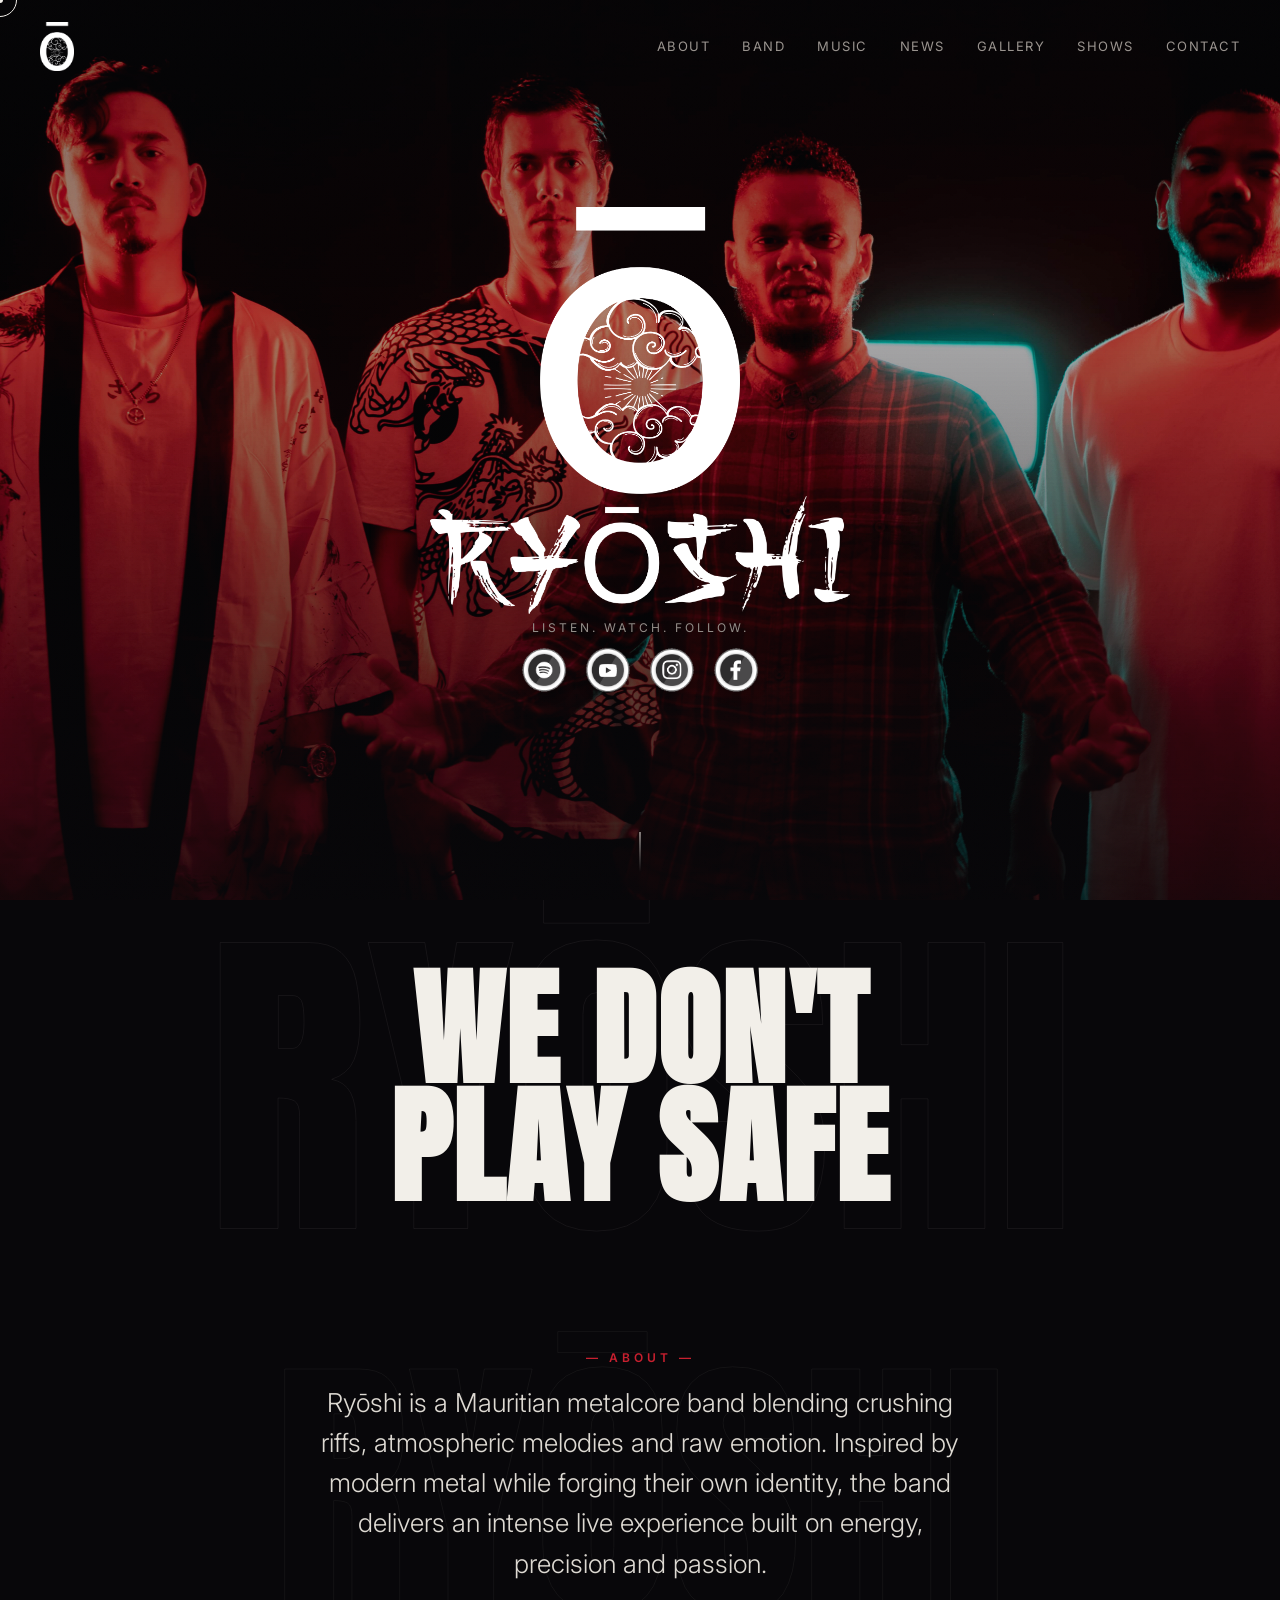
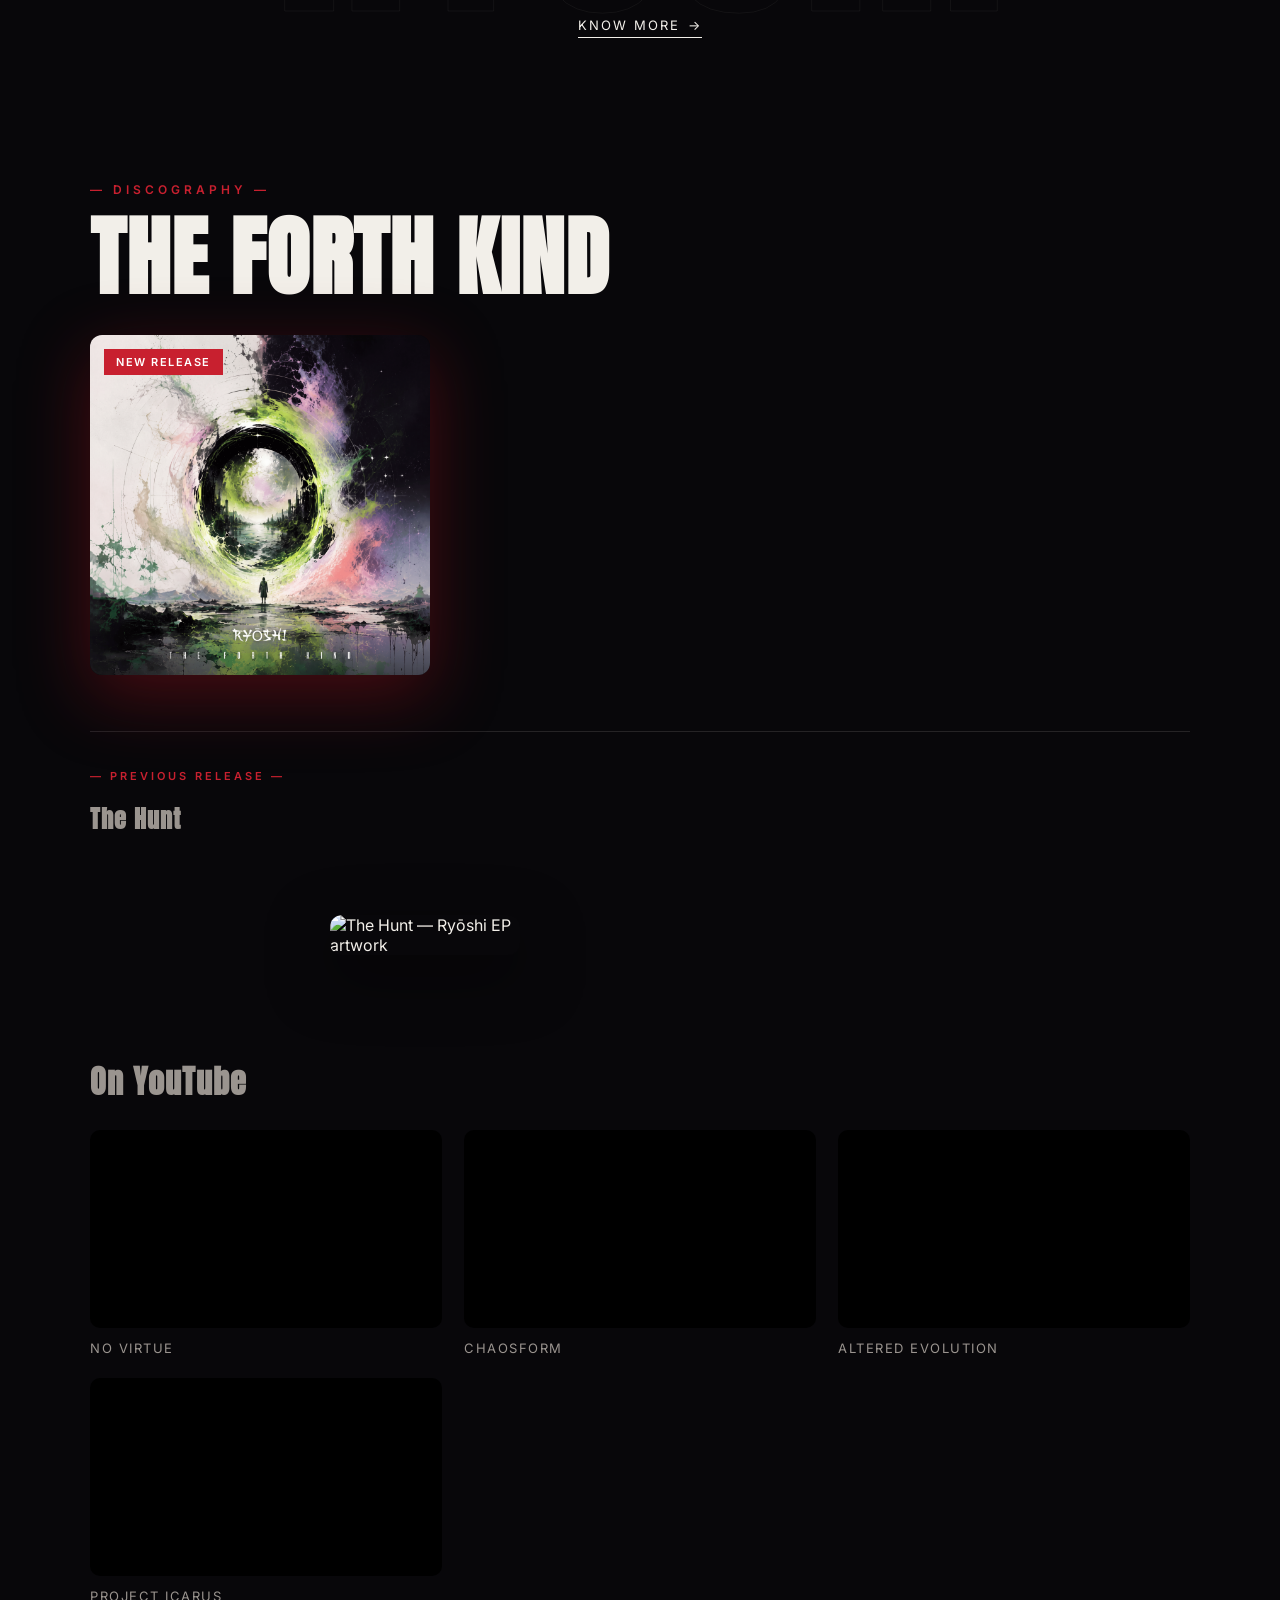
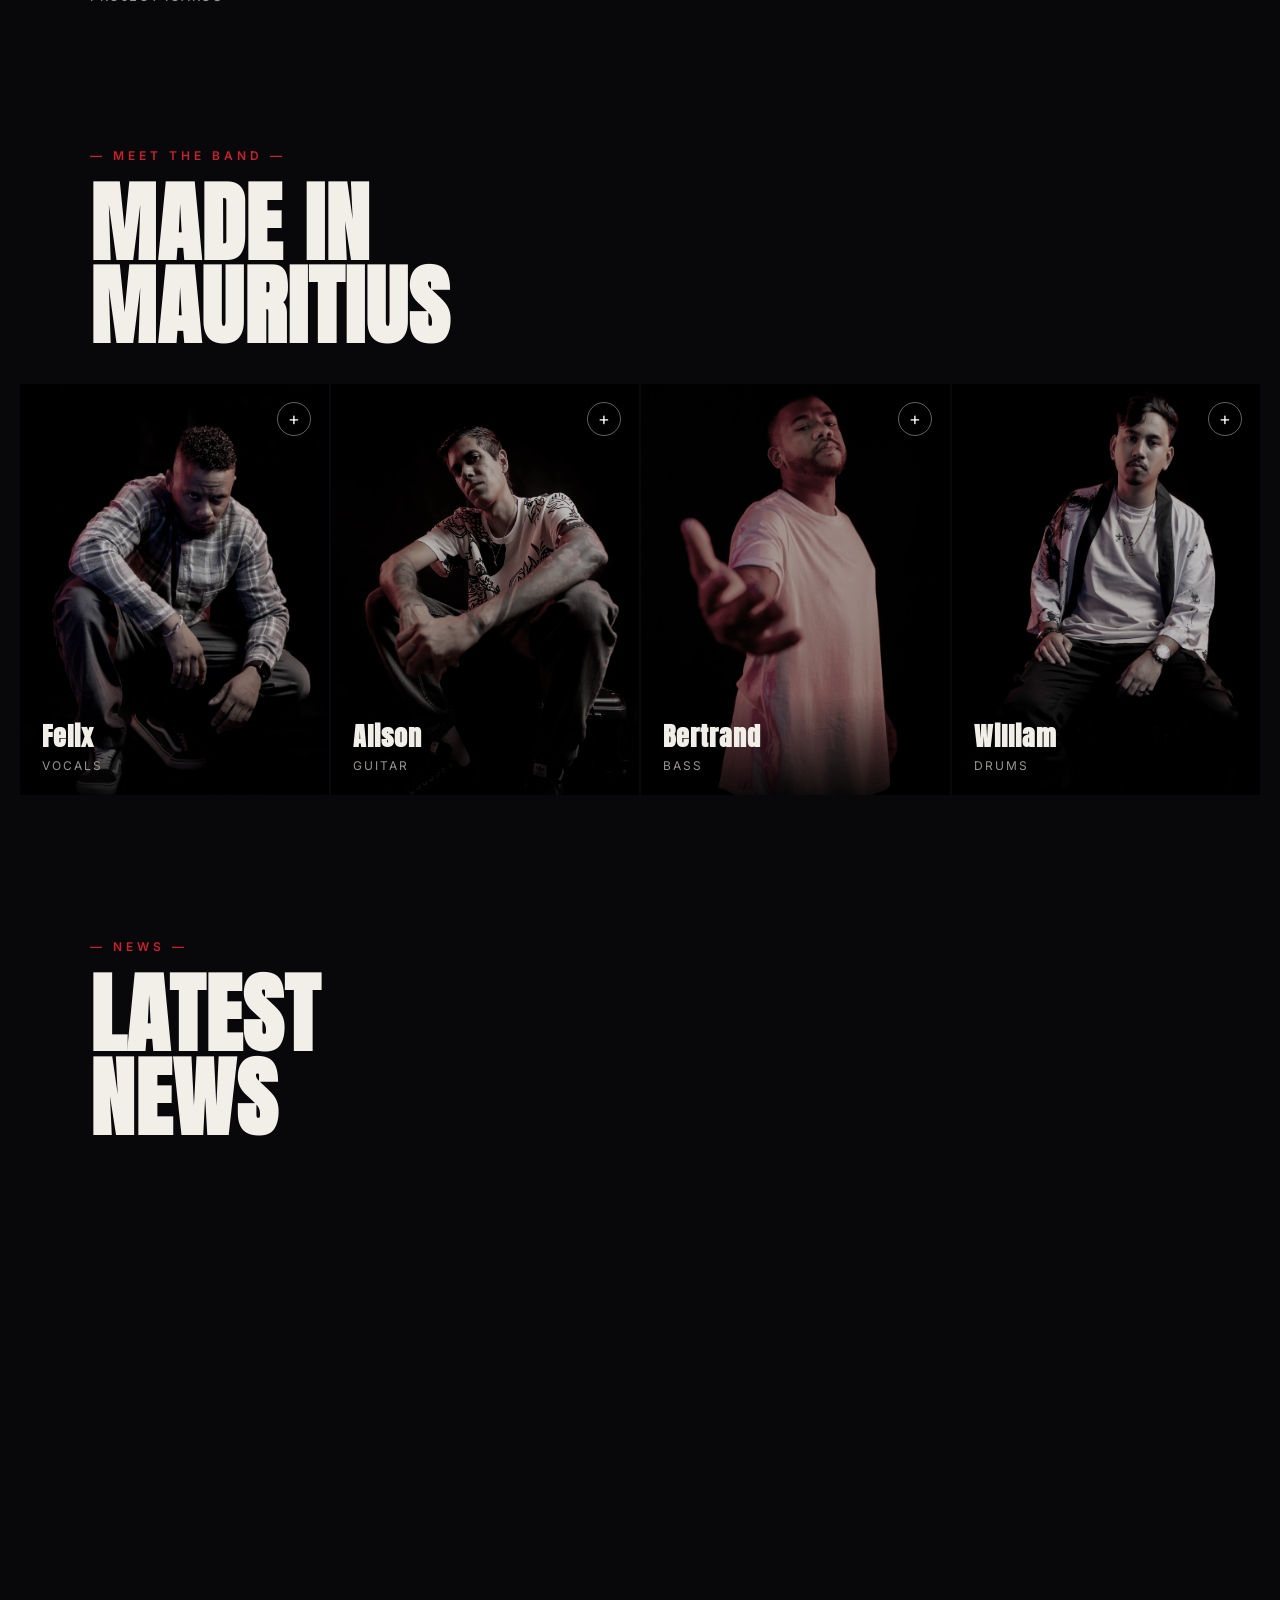
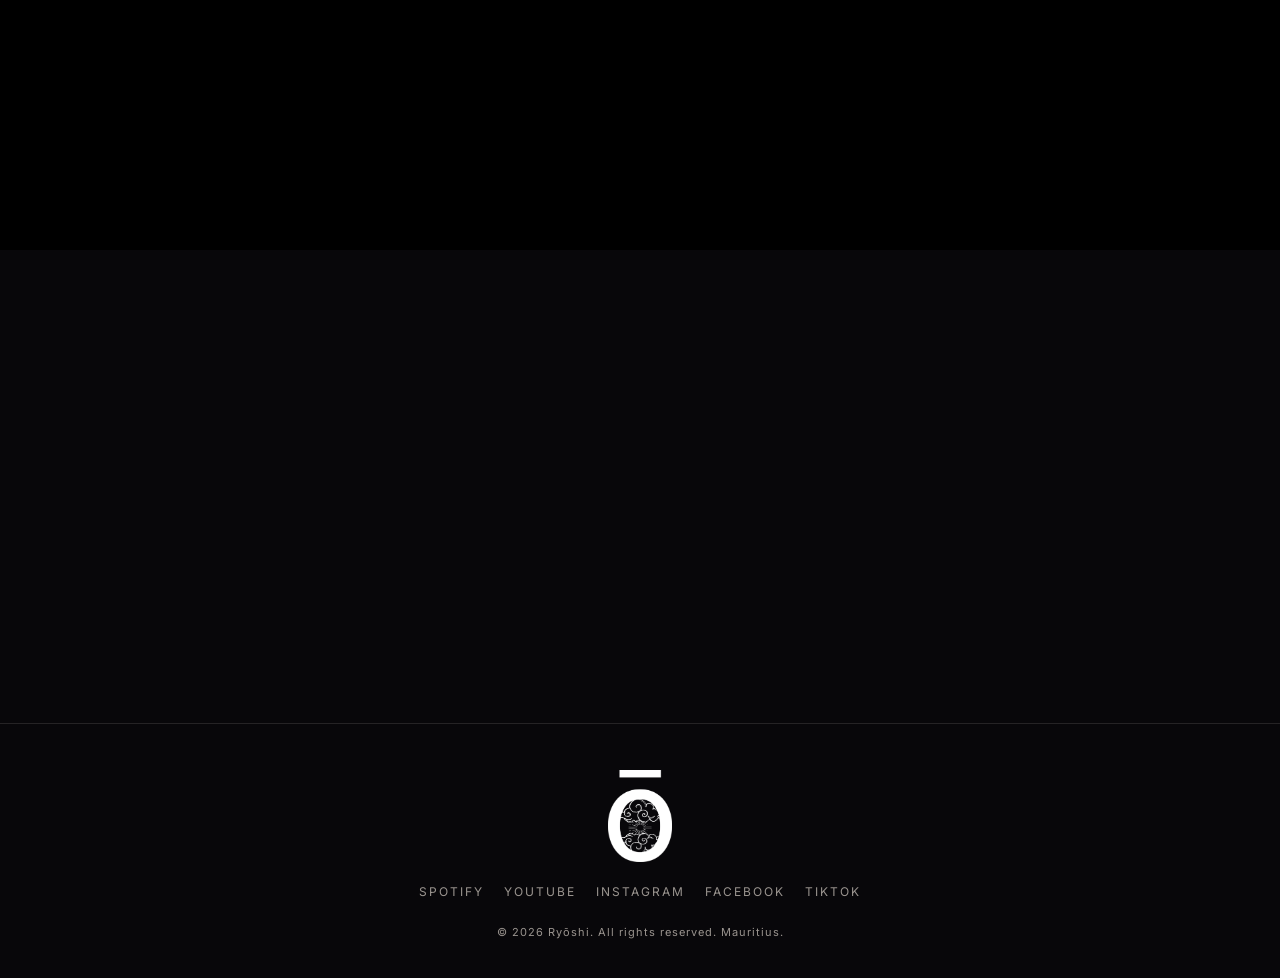
==== commit cb9302c1: "Add files via upload" ====
--- a/index.html
+++ b/index.html
@@ -22,21 +22,6 @@
 
 <!-- Ambient particles -->
 <canvas id="particles"></canvas>
-
-<!-- Album countdown popup -->
-<div class="album-popup-backdrop" id="albumPopupBackdrop">
-  <div class="album-popup-card">
-    <button class="album-popup-close" id="albumPopupClose" aria-label="Close" data-cursor="link">✕</button>
-    <div class="album-popup-art">
-      <img src="assets/promo-background2.png" alt="The Forth Kind album art">
-    </div>
-    <div class="album-popup-body">
-      <img src="assets/logo-ryoshi-trim.png" alt="Ryōshi" class="album-popup-logo">
-      <h3 class="album-popup-title">'THE FORTH KIND' IS OUT</h3>
-      <a href="album.html" class="buy-album-btn album-popup-cta" data-cursor="link">Get The Forth Kind</a>
-    </div>
-  </div>
-</div>
 
 <!-- NAV -->
 <nav class="nav" id="nav">
@@ -105,11 +90,14 @@
     <span class="eyebrow reveal-line">— Discography —</span>
     <h2 class="section-title reveal-line">THE FORTH KIND</h2>
 
-    <div class="ep-block ep-block--upcoming ep-block--art-only reveal-scale">
-      <div class="ep-art">
+    <div class="ep-block ep-block--upcoming reveal-scale">
+      <div class="ep-art ep-art--new">
+        <span class="ep-new-badge">New Release</span>
         <img src="assets/promo-background2.png" alt="The Forth Kind — Ryōshi album artwork" loading="lazy">
       </div>
-      <a href="album.html" class="buy-album-btn" data-cursor="link">Get The Forth Kind</a>
+      <div class="ep-embed">
+        <iframe data-testid="embed-iframe" style="border-radius:12px" src="https://open.spotify.com/embed/album/20WZhkSWJiaKVvlqvzjDkC?utm_source=generator&si=0305b5f4abea4864" width="100%" height="152" frameborder="0" allowfullscreen="" allow="autoplay; clipboard-write; encrypted-media; fullscreen; picture-in-picture" loading="lazy"></iframe>
+      </div>
     </div>
 
     <div class="ep-divider"></div>
--- a/style.css
+++ b/style.css
@@ -508,70 +508,6 @@
   background: rgba(0,0,0,.4);
 }
 
-/* Album countdown popup */
-.album-popup-backdrop{
-  position: fixed; inset:0;
-  background: rgba(8,7,10,.85);
-  backdrop-filter: blur(6px);
-  z-index: 3000;
-  display:flex; align-items:center; justify-content:center;
-  opacity:0; visibility:hidden;
-  transition: opacity .5s ease, visibility .5s ease;
-  padding: 24px;
-}
-.album-popup-backdrop.open{ opacity:1; visibility:visible; }
-.album-popup-card{
-  background: var(--bg-alt);
-  max-width: 420px; width:100%;
-  max-height: 90vh;
-  overflow:auto;
-  position: relative;
-  border: 1px solid var(--line);
-  transform: scale(.92) translateY(20px);
-  transition: transform .5s var(--ease);
-}
-.album-popup-backdrop.open .album-popup-card{ transform: scale(1) translateY(0); }
-.album-popup-close{
-  position: absolute; top:14px; right:14px;
-  width:36px; height:36px;
-  border:1px solid var(--line); border-radius:50%;
-  display:flex; align-items:center; justify-content:center;
-  z-index:2;
-  background: rgba(8,7,10,.5);
-  color: var(--fg);
-}
-.album-popup-art{ width:100%; aspect-ratio: 1 / 1; overflow:hidden; }
-.album-popup-art img{ width:100%; height:100%; object-fit:cover; display:block; }
-.album-popup-body{ padding: 30px 26px 36px; text-align:center; }
-.album-popup-logo{ width: min(150px, 46%); margin: 0 auto 20px; }
-.album-popup-title{
-  font-family: var(--font-display);
-  font-size: clamp(26px, 6vw, 38px);
-  margin: 0 0 22px;
-  letter-spacing: 1px;
-}
-.album-popup-cta{ margin-top: 0; }
-.album-popup-sub{
-  color: var(--accent);
-  text-transform: uppercase;
-  letter-spacing: 3px;
-  font-size: 12px;
-  font-weight: 600;
-  margin: 0 0 22px;
-}
-.album-popup-countdown{ display:flex; justify-content:center; gap:16px; }
-.cd-unit{ display:flex; flex-direction:column; align-items:center; }
-.cd-value{
-  font-family: var(--font-display);
-  font-size: clamp(24px, 5vw, 34px);
-  line-height: 1;
-  color: var(--fg);
-}
-.cd-label{
-  font-size: 10px; letter-spacing:2px; text-transform:uppercase;
-  color: var(--muted); margin-top:6px;
-}
-
 /* Music / Discography */
 .ep-block{
   display:grid;
@@ -599,149 +535,19 @@
 .ep-block--upcoming .ep-art{
   box-shadow: 0 20px 70px rgba(200,32,47,.35), 0 20px 60px rgba(0,0,0,.5);
 }
-/* Temporary: countdown removed, art shown alone until the new banner is ready */
-.ep-block--art-only{ grid-template-columns: 1fr; justify-items:center; }
-.ep-block--art-only .ep-art{ max-width: 420px; width:100%; }
-
-/* Buy digital album */
-.buy-album-btn{
-  display: inline-block;
-  margin-top: 26px;
-  padding: 15px 34px;
+.ep-art--new{ position: relative; }
+.ep-new-badge{
+  position: absolute;
+  top: 14px; left: 14px;
+  z-index: 2;
   background: var(--accent);
   color: #fff;
-  border: none;
   font-family: var(--font-body);
-  font-size: 13px;
+  font-size: 11px;
   font-weight: 600;
-  letter-spacing: 2px;
-  text-transform: uppercase;
-  cursor: pointer;
-  transition: opacity .25s ease, transform .25s ease;
-}
-.buy-album-btn:hover{ opacity:.85; transform: translateY(-2px); color:#fff; }
-
-/* Album detail page (no big hero banner) */
-.album-page{ padding-top: 160px; }
-.album-page-grid{
-  display: grid;
-  grid-template-columns: 380px 1fr;
-  gap: 60px;
-  align-items: center;
-}
-@media (max-width: 760px){
-  .album-page{ padding-top: 130px; }
-  .album-page-grid{ grid-template-columns: 1fr; gap: 34px; text-align:center; }
-}
-.album-page-art img{
-  display:block;
-  width:100%;
-  border-radius: 12px;
-  box-shadow: 0 20px 70px rgba(200,32,47,.35), 0 20px 60px rgba(0,0,0,.5);
-}
-.album-page-text h1{
-  font-family: var(--font-display);
-  font-size: clamp(32px, 5vw, 52px);
-  letter-spacing: 1px;
-  margin: 0 0 24px;
-}
-.album-page-text p{
-  font-size: 15px;
-  line-height: 1.75;
-  color: #dedad3;
-  font-weight: 300;
-  margin: 0 0 16px;
-}
-.album-page-text .album-page-closing{
-  color: var(--accent);
-  font-family: var(--font-display);
-  font-size: clamp(18px, 2.4vw, 23px);
-  letter-spacing: 1px;
-  margin: 24px 0 30px;
-}
-
-.buy-modal{ grid-template-columns: 1fr; max-width: 560px; }
-.buy-modal-body{ padding: 40px 34px; }
-.buy-modal-body h3{
-  font-family: var(--font-display);
-  font-size: 30px;
-  letter-spacing: 1px;
-  margin: 6px 0 2px;
-}
-.buy-price{
-  color: var(--accent);
-  font-size: 15px;
-  font-weight: 600;
-  letter-spacing: 1px;
-  margin: 0 0 26px;
-}
-.buy-account-box{
-  border: 1px solid var(--line);
-  background: rgba(255,255,255,.03);
-  padding: 18px 20px;
-  margin-top: 8px;
-}
-.buy-account-row{
-  display:flex;
-  justify-content:space-between;
-  align-items:center;
-  gap: 12px;
-  padding: 8px 0;
-  border-bottom: 1px solid var(--line);
-  font-size: 13px;
-}
-.buy-account-row:last-of-type{ border-bottom:none; }
-.buy-account-label{
-  color: var(--muted);
-  text-transform: uppercase;
-  letter-spacing: 1.5px;
-  font-size: 11px;
-}
-.buy-account-value{ color: var(--fg); font-weight: 500; text-align:right; }
-.buy-account-number{ font-family: 'Courier New', monospace; letter-spacing: 1px; }
-.buy-copy-btn{
-  margin-top: 14px;
-  width: 100%;
-  padding: 10px;
-  background: transparent;
-  border: 1px solid var(--line);
-  color: var(--fg);
-  font-size: 11px;
   letter-spacing: 1.5px;
   text-transform: uppercase;
-  cursor: pointer;
-  transition: border-color .25s ease, color .25s ease;
-}
-.buy-copy-btn:hover{ border-color: var(--accent); color: var(--accent); }
-.buy-copy-btn.copied{ border-color:#8fbf3f; color:#8fbf3f; }
-.ep-countdown-block{
-  display:flex;
-  flex-direction:column;
-  justify-content:center;
-  gap: 18px;
-}
-.ep-countdown-intro{ margin-bottom: 4px; }
-.ep-countdown-line{
-  font-size: clamp(16px, 2vw, 19px);
-  line-height: 1.5;
-  color: #dedad3;
-  font-weight: 300;
-  margin: 0;
-}
-.ep-countdown-label{
-  color: var(--accent);
-  text-transform: uppercase;
-  letter-spacing: 3px;
-  font-size: 13px;
-  font-weight: 600;
-  margin: 10px 0 0;
-}
-.ep-countdown{ justify-content:flex-start; gap:34px; }
-.ep-countdown .cd-value{ font-size: clamp(36px, 7vw, 58px); }
-.ep-countdown .cd-label{ font-size: 12px; letter-spacing:1.5px; margin-top:8px; }
-@media (max-width: 760px){
-  .ep-countdown-block{ align-items:center; text-align:center; }
-  .ep-countdown{ justify-content:center; gap:24px; }
+  padding: 6px 12px;
 }
 
 /* Previous release — reduced prominence */
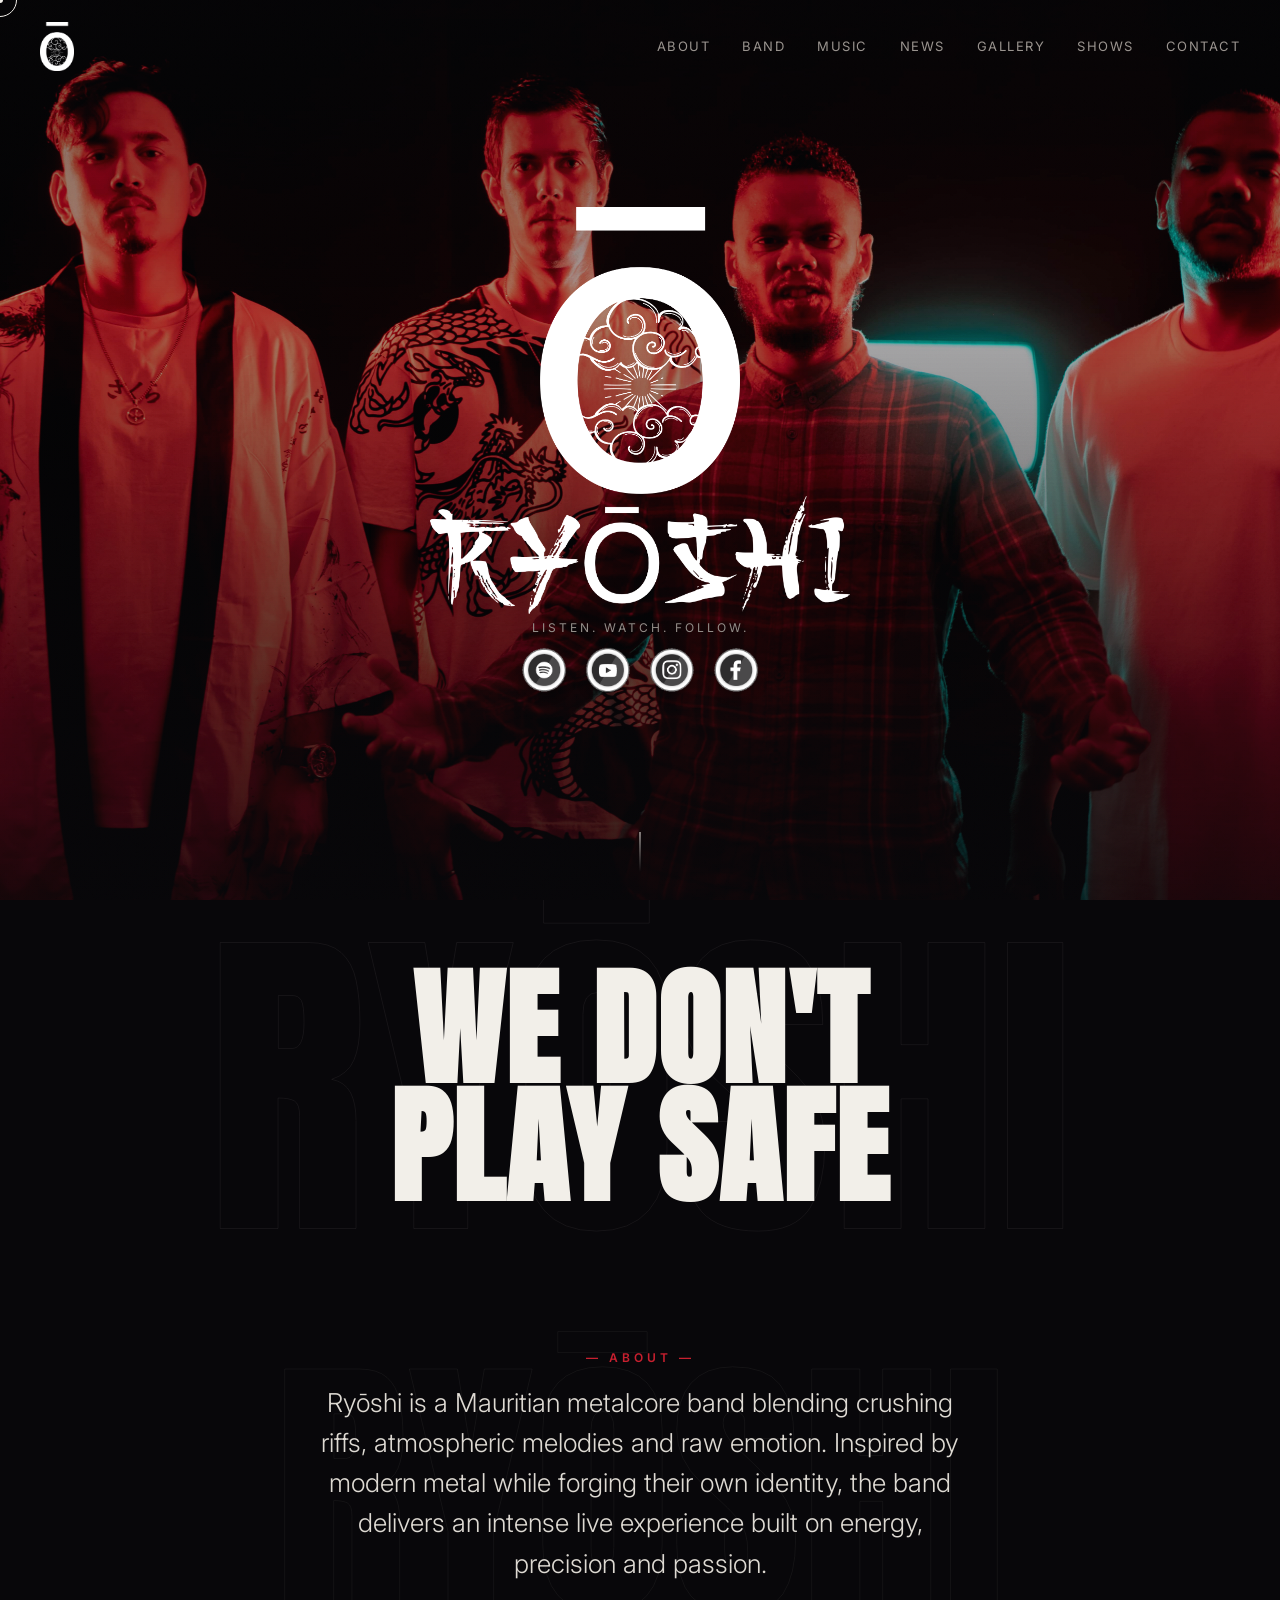
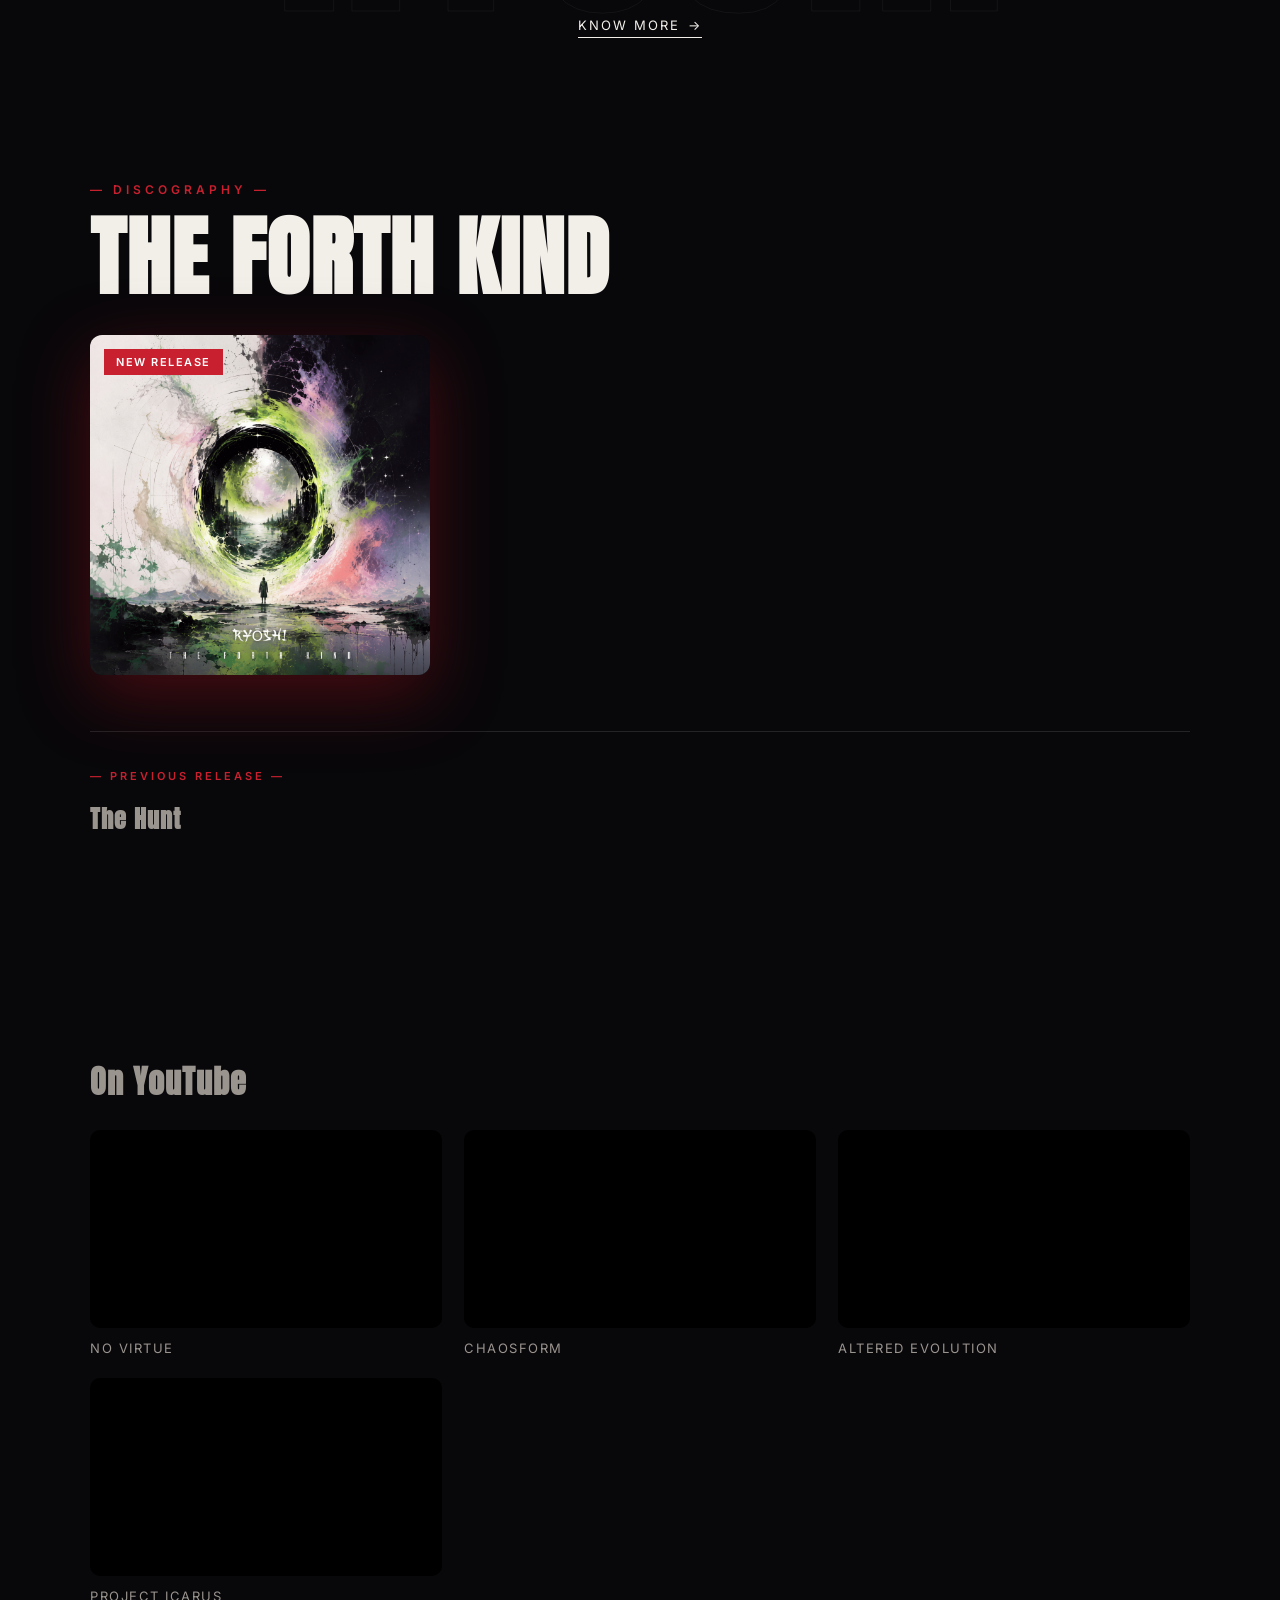
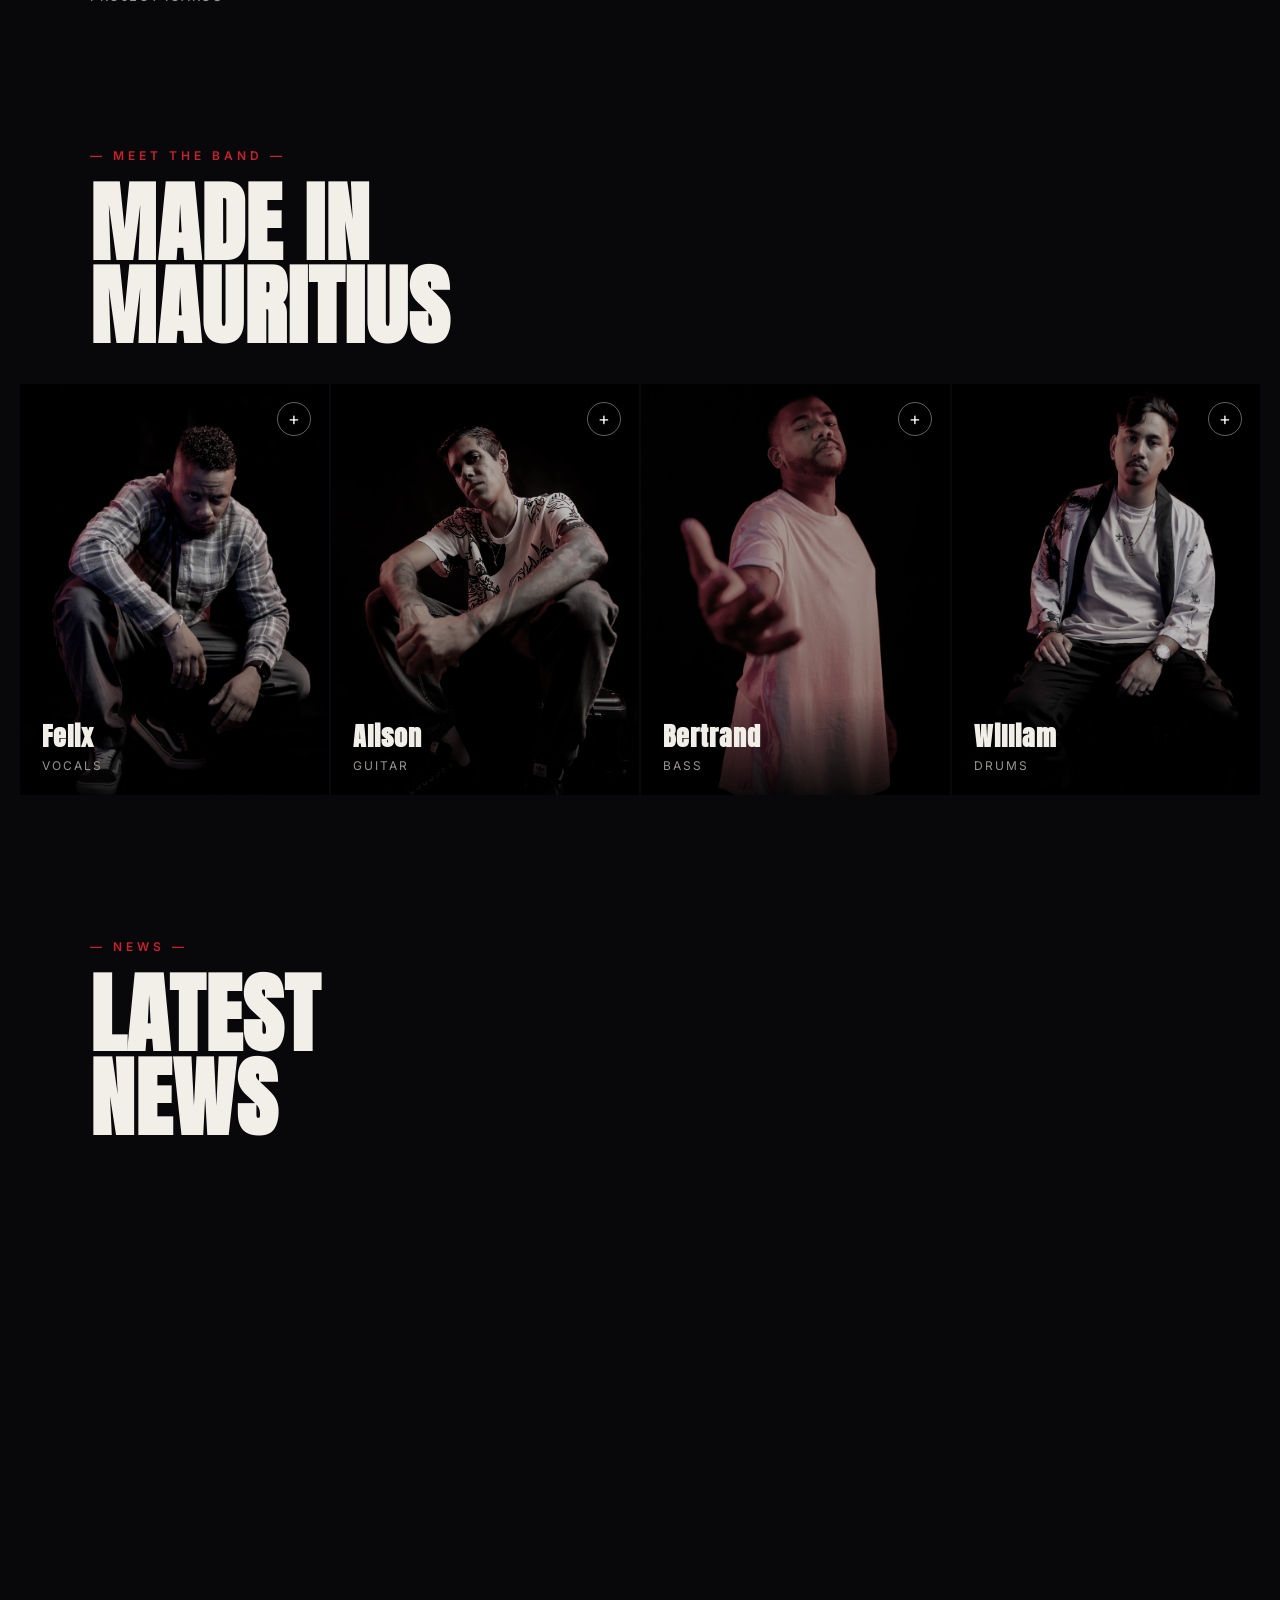
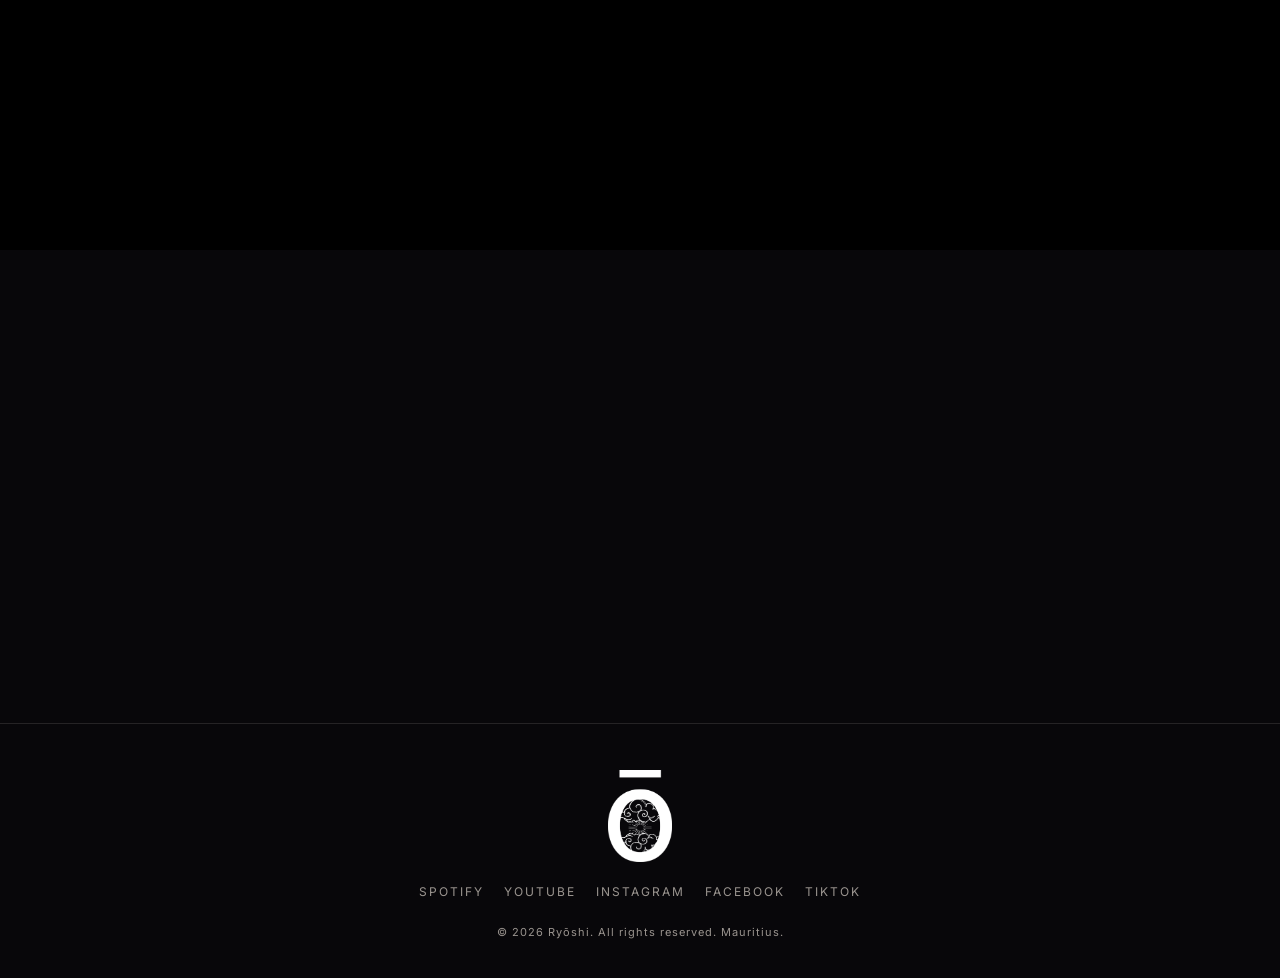
==== commit 56063e4e: "Add files via upload" ====
--- a/index.html
+++ b/index.html
@@ -104,12 +104,9 @@
 
     <span class="eyebrow eyebrow--sub reveal-line">— Previous Release —</span>
     <h3 class="ep-compact-title reveal-line">The Hunt</h3>
-    <div class="ep-block ep-block--compact reveal-scale">
-      <div class="ep-art">
-        <img src="assets/thehunt-artwork.png" alt="The Hunt — Ryōshi EP artwork" loading="lazy">
-      </div>
+    <div class="ep-block ep-block--compact ep-block--embed-only reveal-scale">
       <div class="ep-embed">
-        <iframe data-testid="embed-iframe" style="border-radius:12px" src="https://open.spotify.com/embed/album/52xEmiPUQriHGfkeZjbaFt?utm_source=generator&si=e802a74007244c42" width="100%" height="152" frameborder="0" allowfullscreen="" allow="autoplay; clipboard-write; encrypted-media; fullscreen; picture-in-picture" loading="lazy"></iframe>
+        <iframe data-testid="embed-iframe" style="border-radius:12px" src="https://open.spotify.com/embed/album/52xEmiPUQriHGfkeZjbaFt?utm_source=generator&si=d9339dac9cec45ae" width="100%" height="152" frameborder="0" allowfullscreen="" allow="autoplay; clipboard-write; encrypted-media; fullscreen; picture-in-picture" loading="lazy"></iframe>
       </div>
     </div>
 
--- a/style.css
+++ b/style.css
@@ -572,6 +572,7 @@
   opacity: .85;
 }
 @media (max-width: 760px){ .ep-block--compact{ grid-template-columns: 1fr; } }
+.ep-block--embed-only{ grid-template-columns: 1fr; max-width: 480px; }
 
 .video-heading{
   font-family: var(--font-display);
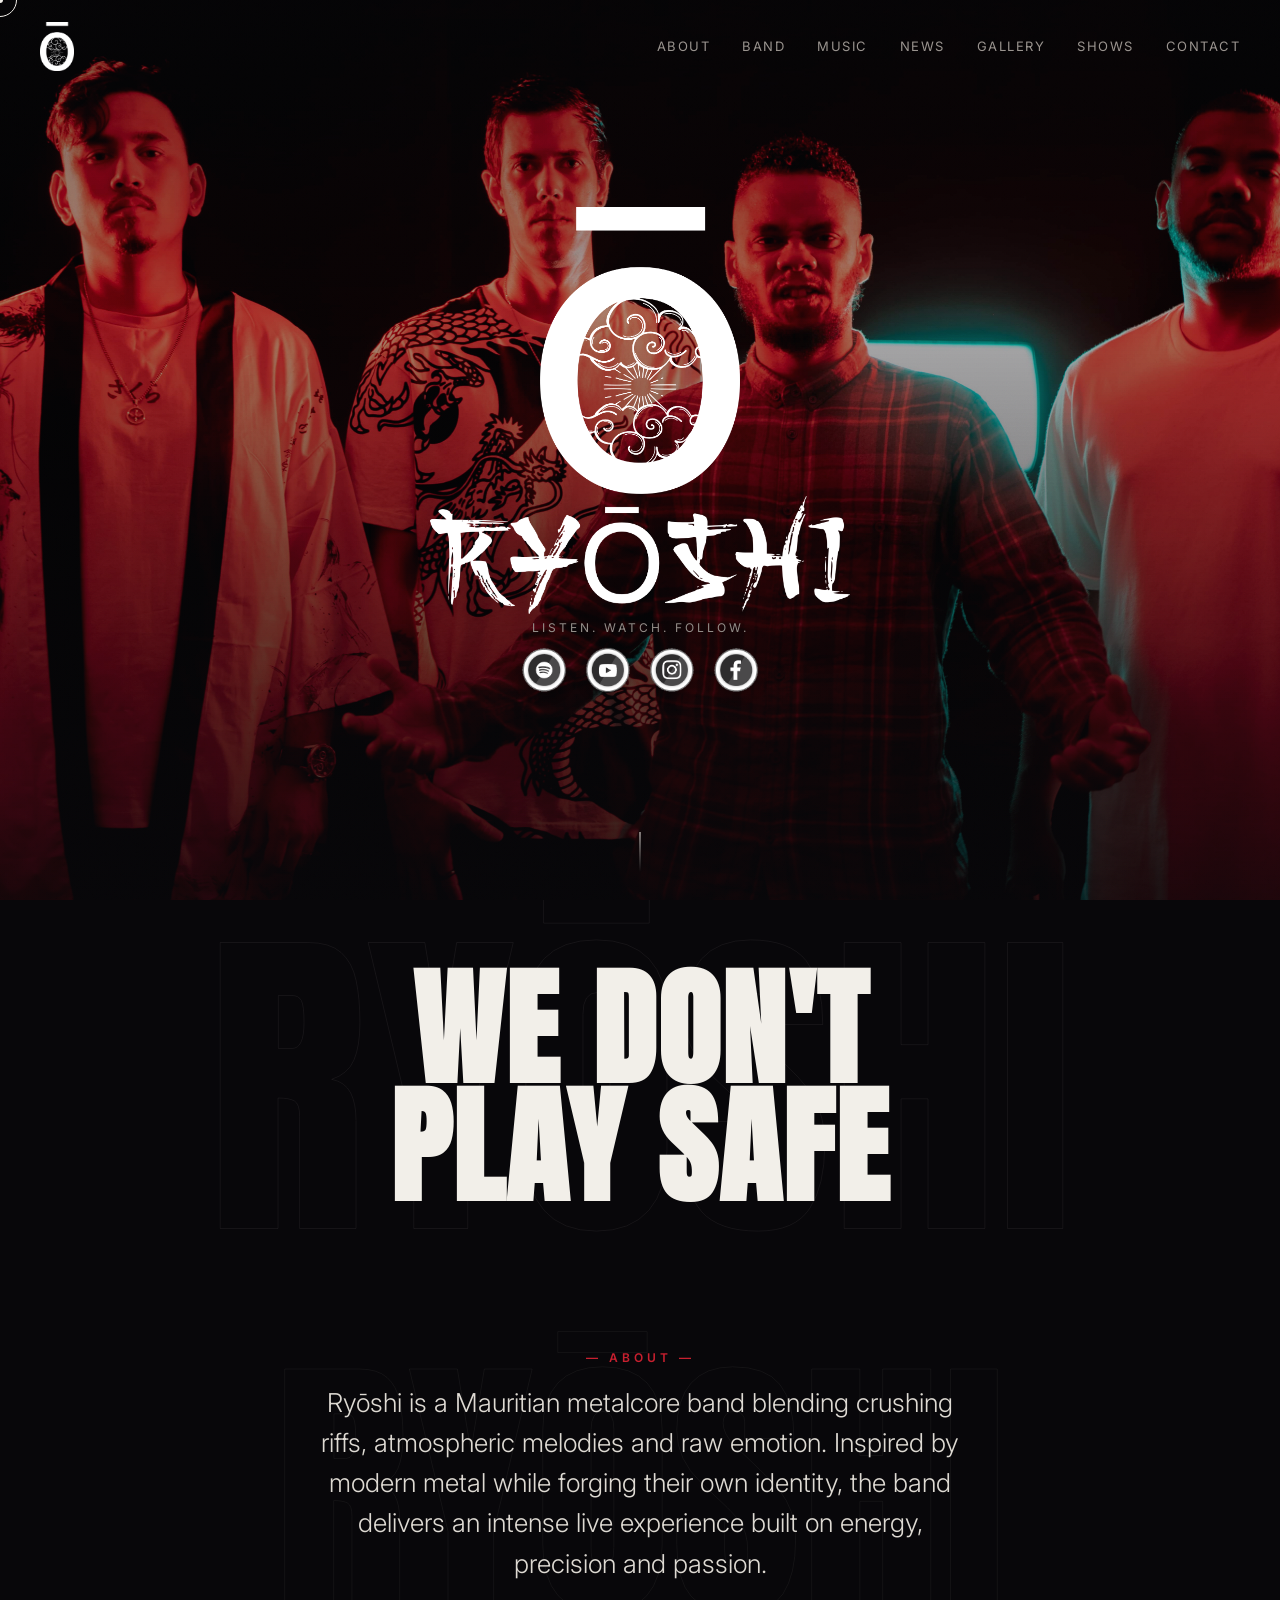
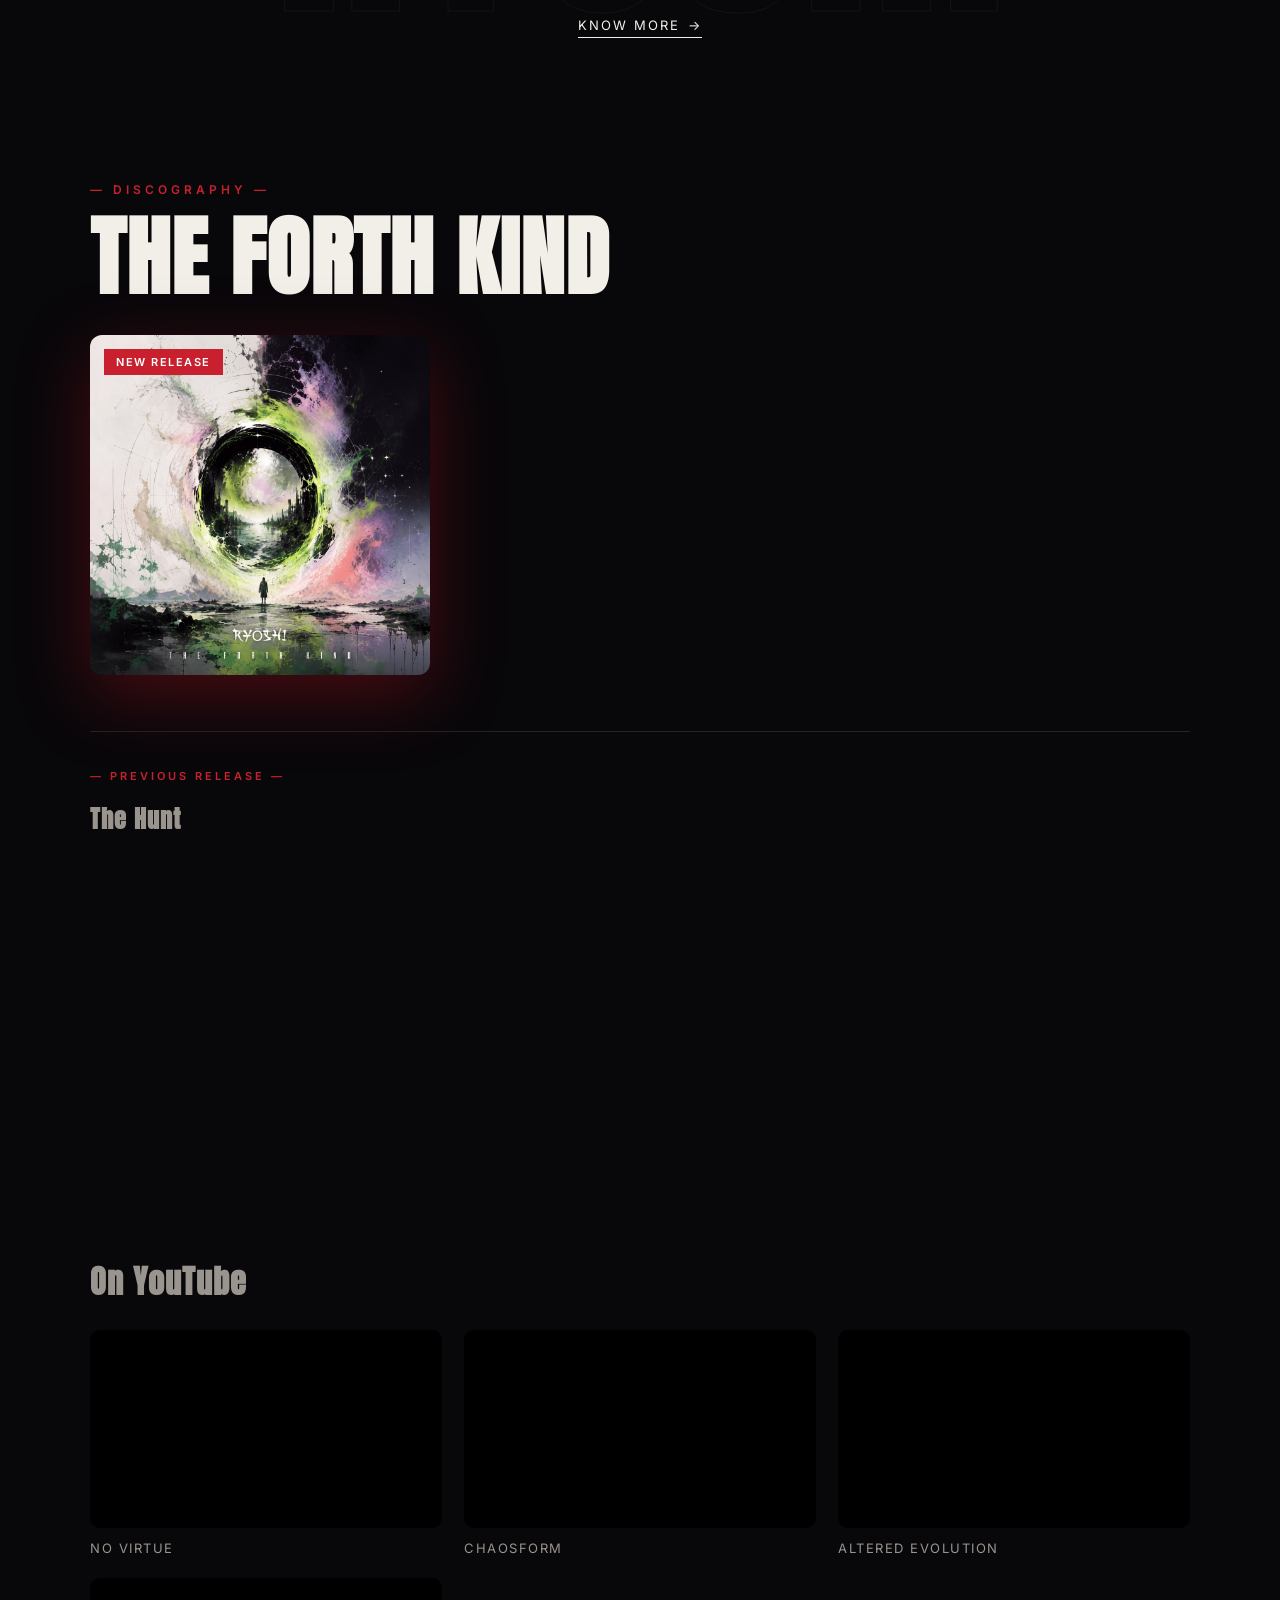
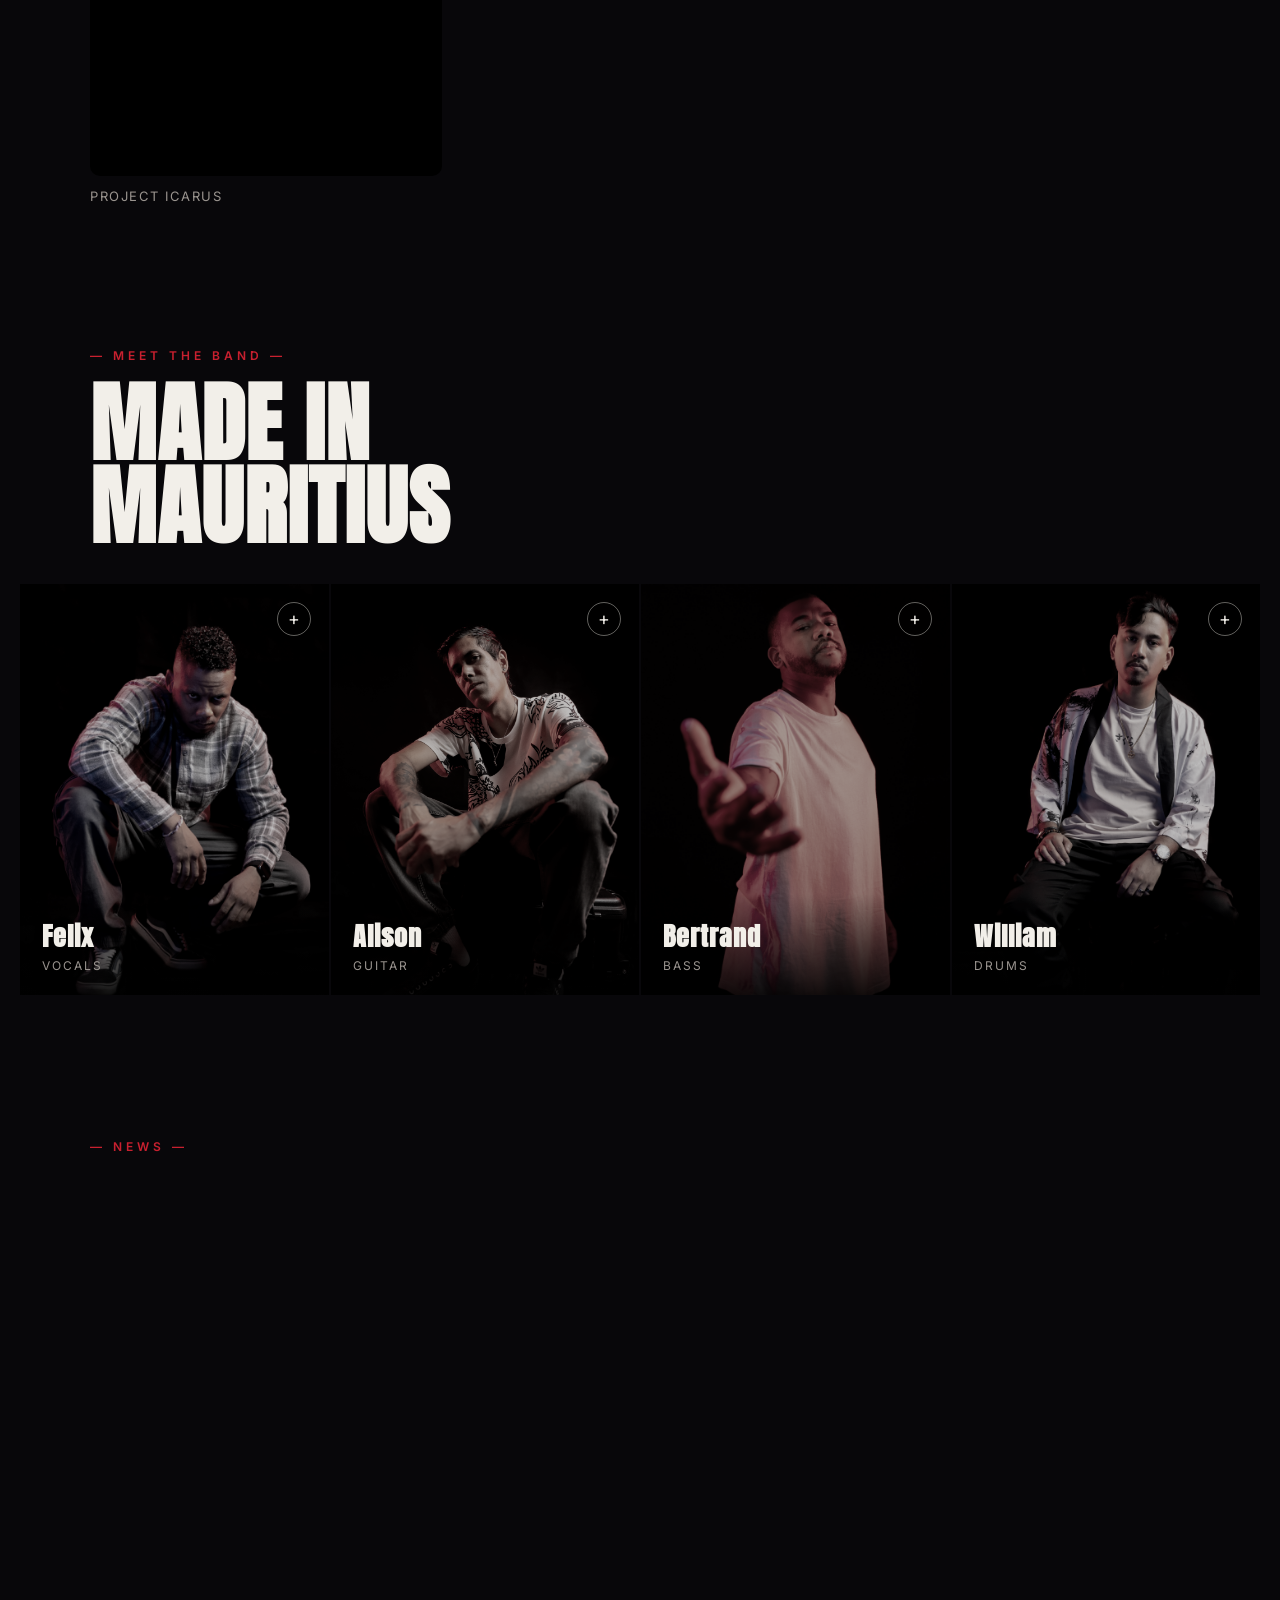
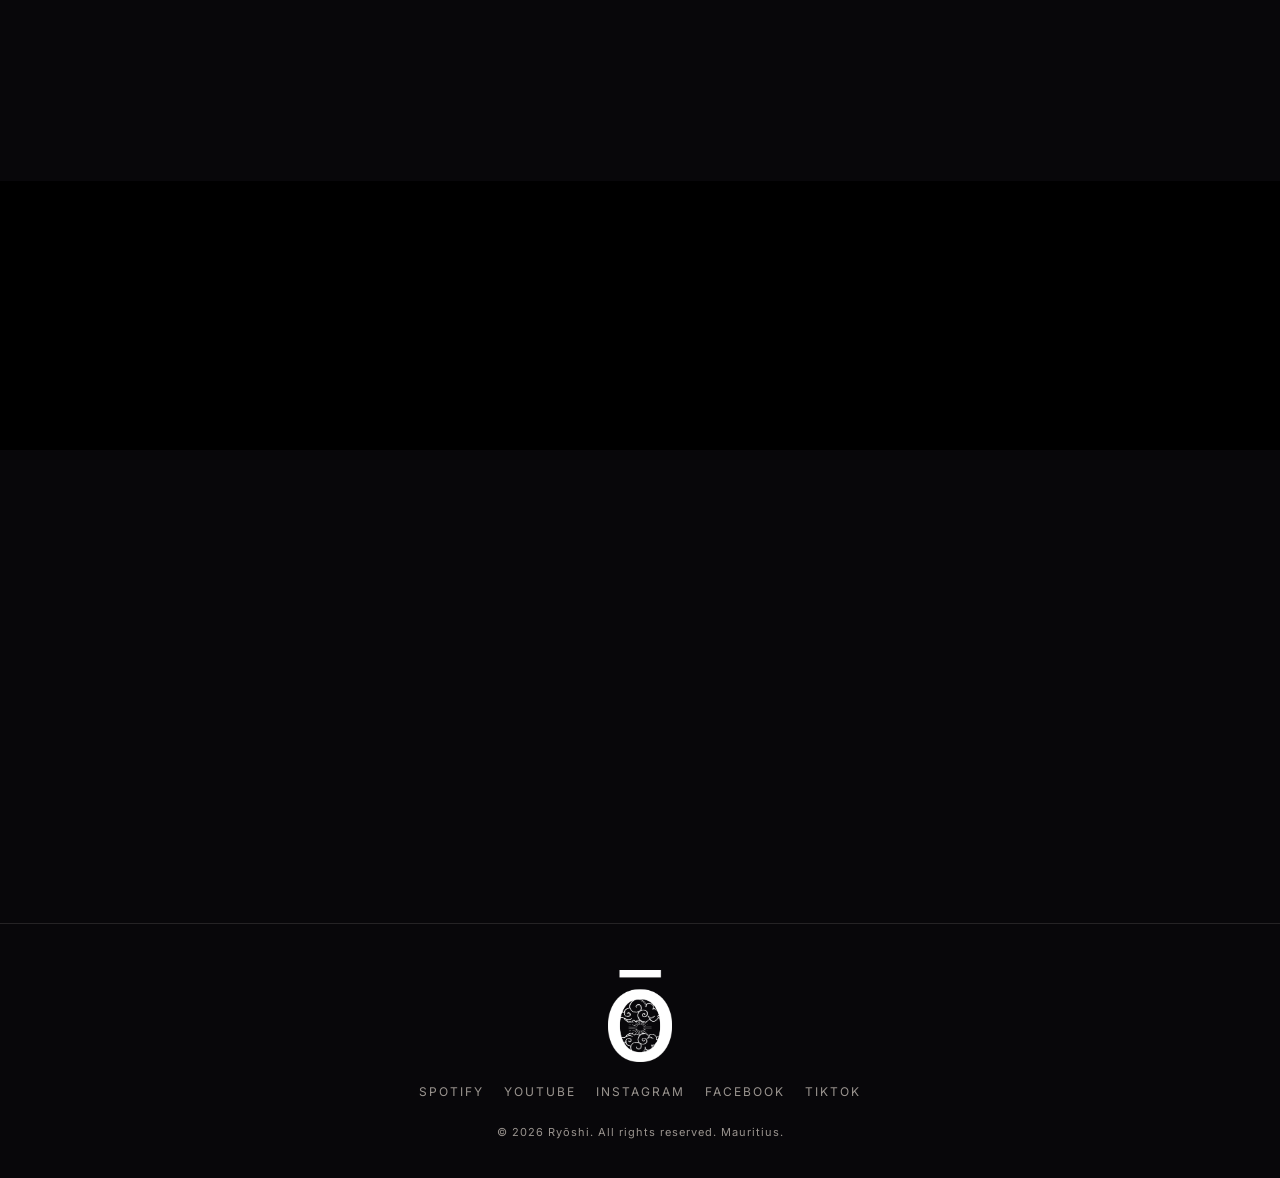
==== commit 3524e0b3: "Add files via upload" ====
--- a/index.html
+++ b/index.html
@@ -106,7 +106,7 @@
     <h3 class="ep-compact-title reveal-line">The Hunt</h3>
     <div class="ep-block ep-block--compact ep-block--embed-only reveal-scale">
       <div class="ep-embed">
-        <iframe data-testid="embed-iframe" style="border-radius:12px" src="https://open.spotify.com/embed/album/52xEmiPUQriHGfkeZjbaFt?utm_source=generator&si=d9339dac9cec45ae" width="100%" height="152" frameborder="0" allowfullscreen="" allow="autoplay; clipboard-write; encrypted-media; fullscreen; picture-in-picture" loading="lazy"></iframe>
+        <iframe data-testid="embed-iframe" style="border-radius:12px" src="https://open.spotify.com/embed/album/52xEmiPUQriHGfkeZjbaFt?utm_source=generator&si=cf8caac05de148f4" width="100%" height="352" frameborder="0" allowfullscreen="" allow="autoplay; clipboard-write; encrypted-media; fullscreen; picture-in-picture" loading="lazy"></iframe>
       </div>
     </div>
 
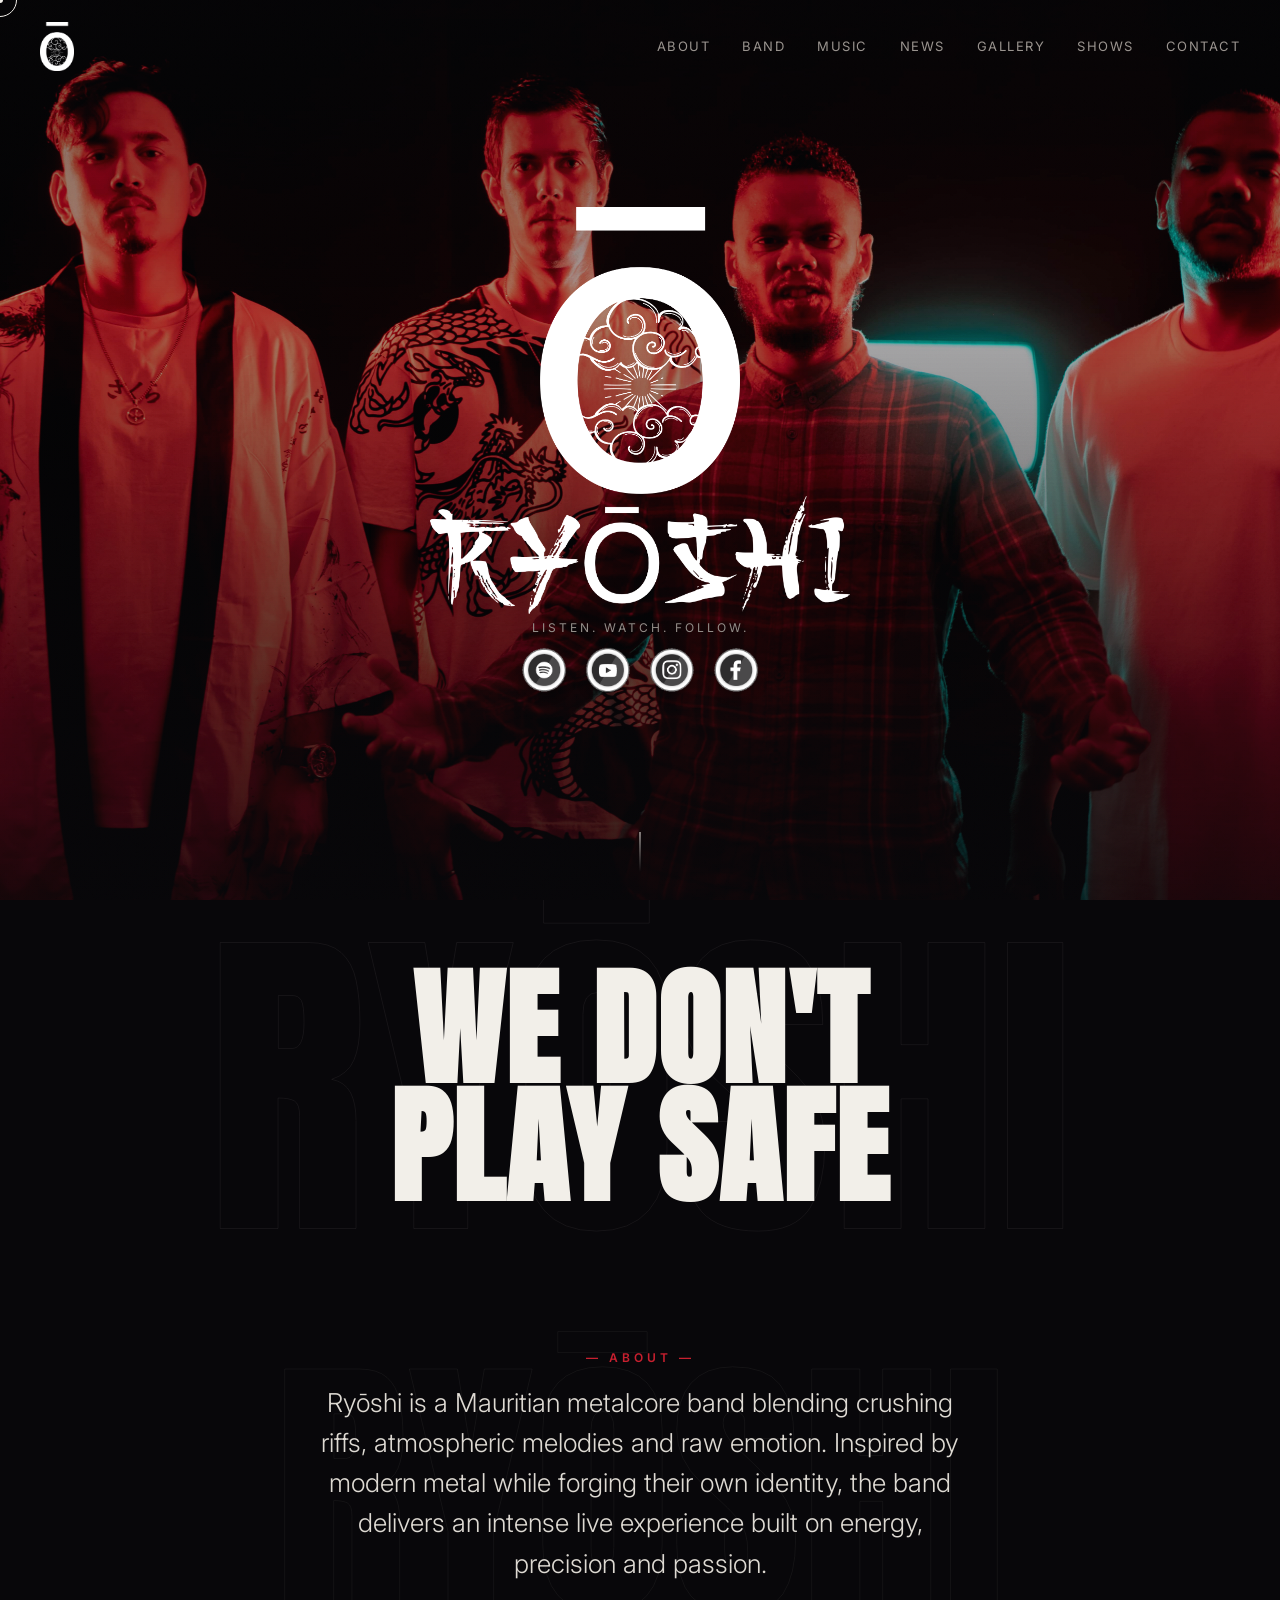
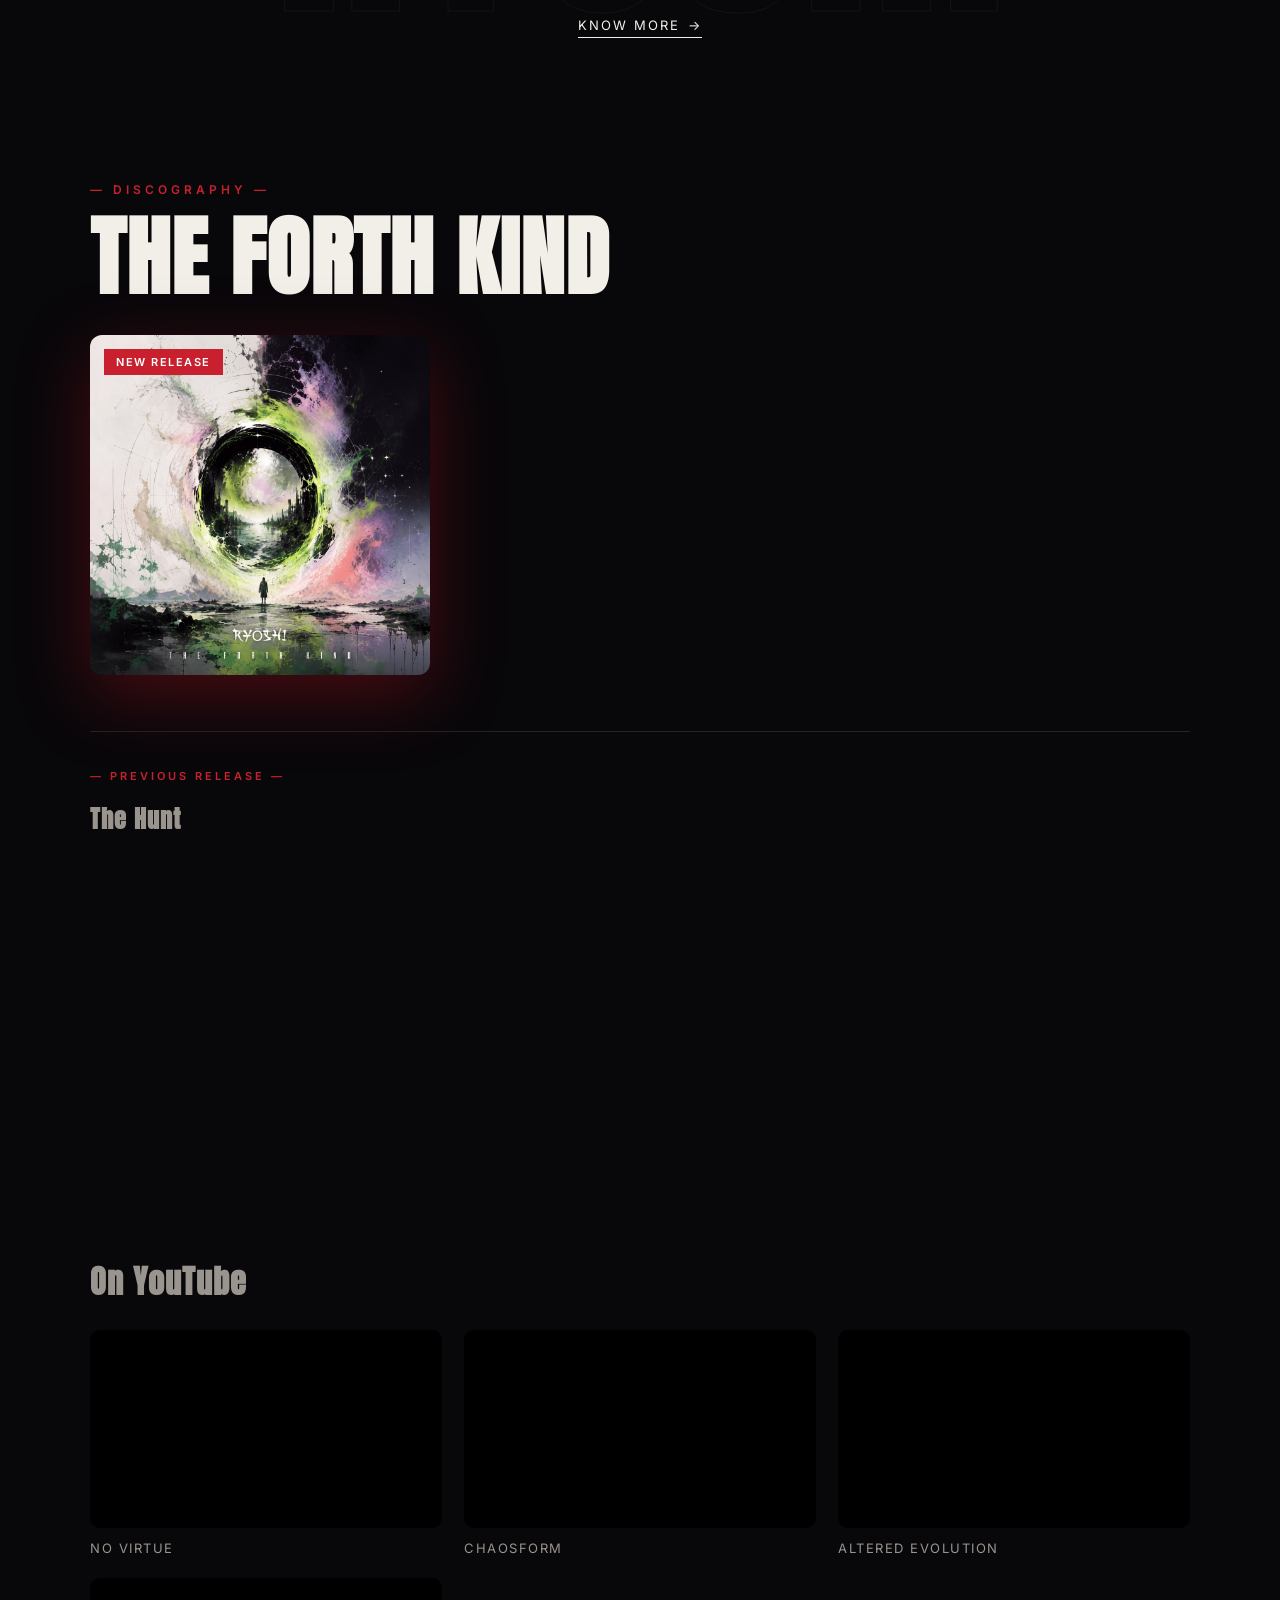
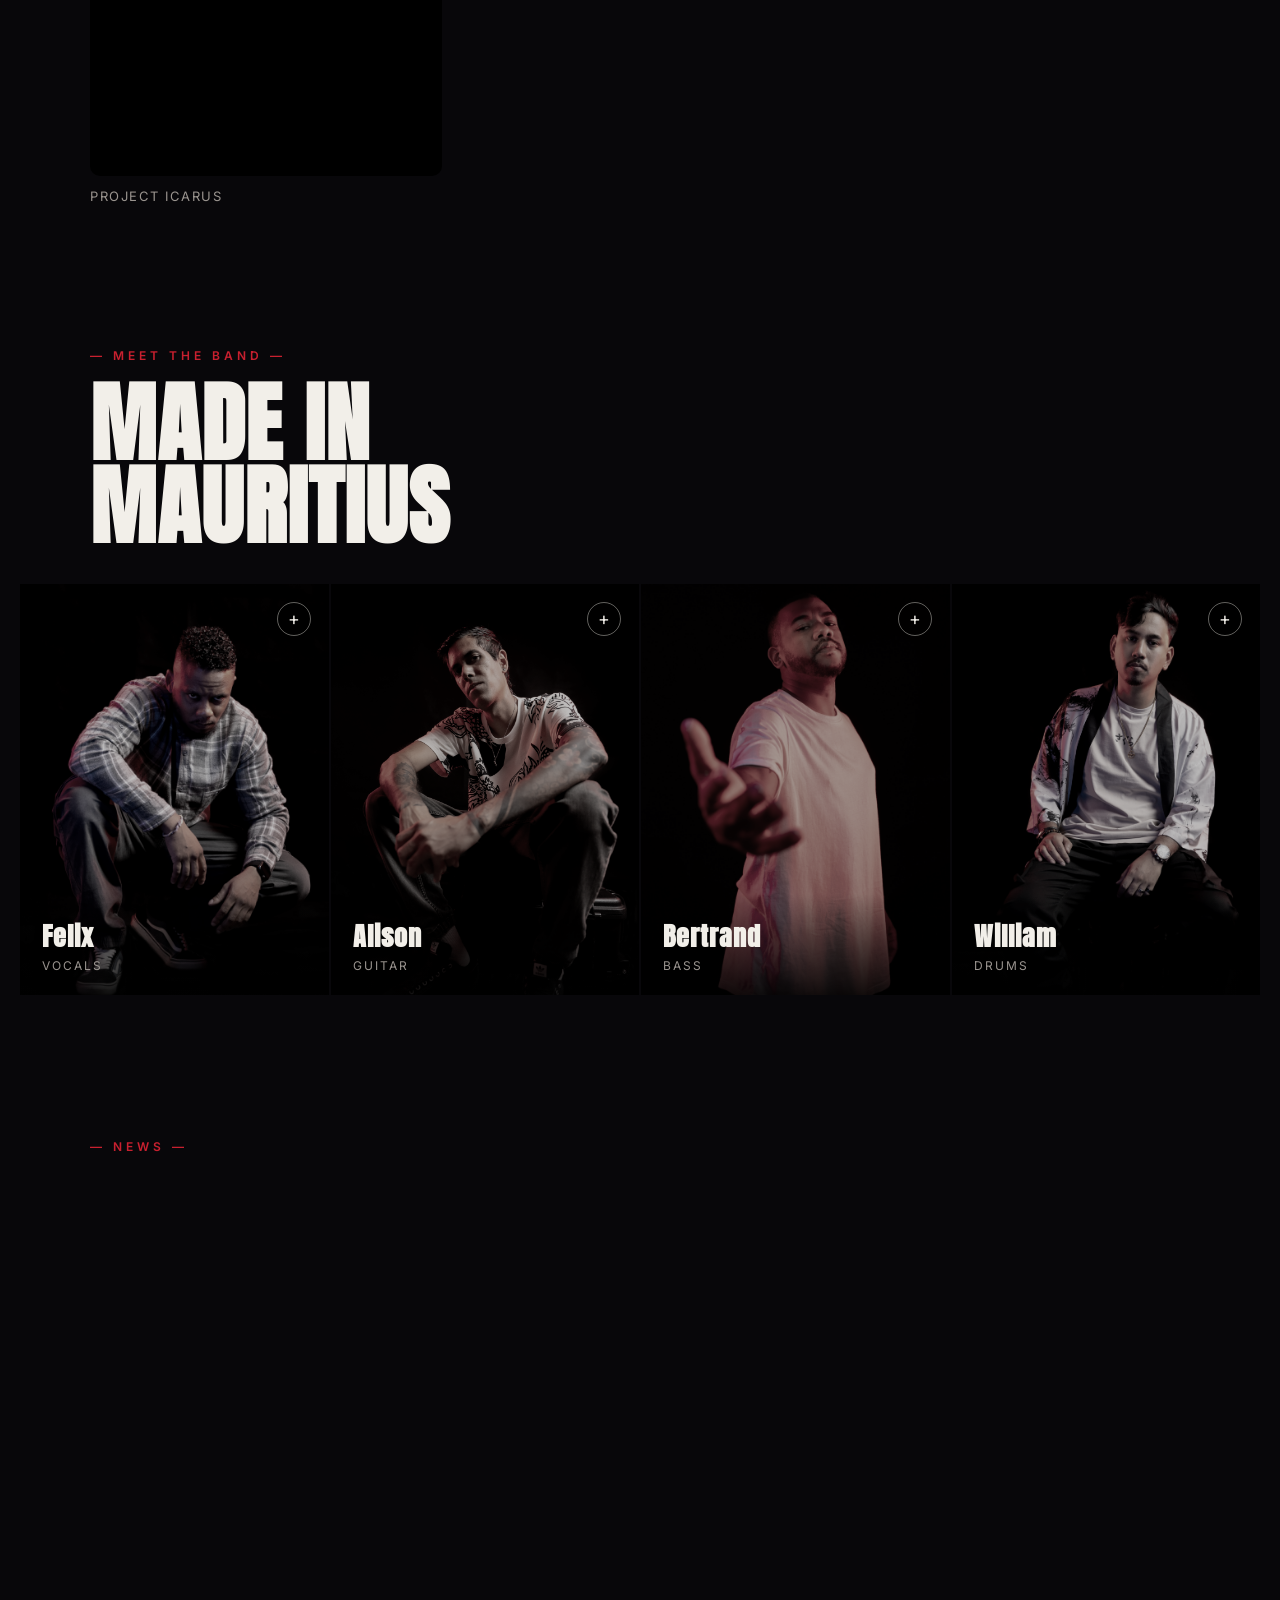
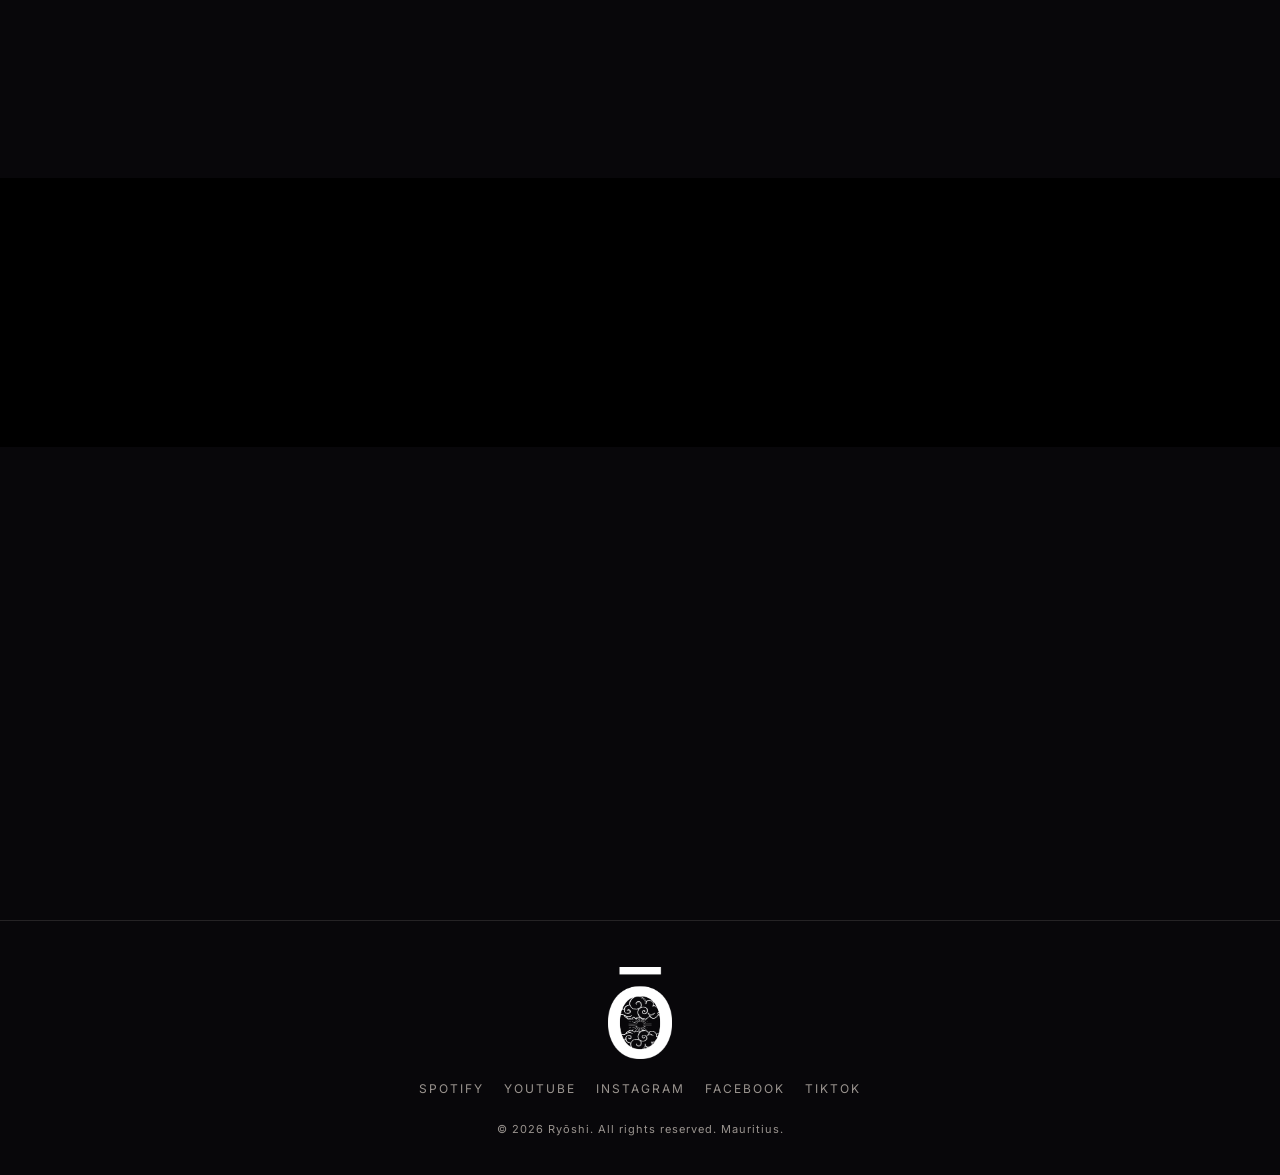
==== commit 6c39c9c1: "Add files via upload" ====
--- a/index.html
+++ b/index.html
@@ -3,6 +3,7 @@
 <head>
 <meta charset="UTF-8">
 <meta name="viewport" content="width=device-width, initial-scale=1.0">
+<link rel="icon" type="image/png" href="assets/favicon.png">
 <title>RYŌSHI — Mauritian Metalcore</title>
 <meta name="description" content="RYŌSHI — Mauritian metalcore band. Crushing riffs, atmospheric melodies, raw emotion.">
 <link rel="preconnect" href="https://fonts.googleapis.com">
@@ -224,18 +225,32 @@
   </div>
 
   <div class="news-featured-wrap">
-    <a href="news-forth-kind-unveiled.html" class="news-featured reveal-scale" data-cursor="link">
+    <a href="news-kas-kas-ki-lame.html" class="news-featured reveal-scale" data-cursor="link">
       <div class="news-featured-thumb">
-        <img src="assets/news/forthkind-news.png" alt="Ryōshi Unveils The Forth Kind" loading="lazy">
+        <img src="assets/news/ryoshi_divoltere.jpg" alt="Kas Kas Ki Lame: The Riffs Are Back" loading="lazy">
       </div>
       <div class="news-featured-info">
-        <span class="news-date">28 Aug 2026</span>
-        <h3 class="news-featured-headline">Ryōshi Unveils The Forth Kind</h3>
-        <p class="news-excerpt">A new album that pushes beyond the boundaries of Ryōshi's established sound.</p>
+        <span class="news-date">09 Sep 2026</span>
+        <h3 class="news-featured-headline">Kas Kas Ki Lame: The Riffs Are Back</h3>
+        <p class="news-excerpt">Ryōshi joins Divoltère and Kreolyte for another night of heavy sounds and high energy.</p>
       </div>
     </a>
 
     <ul class="news-list">
+      <li>
+        <a href="news-forth-kind-night.html" class="news-list-item reveal-line" data-cursor="link">
+          <span class="news-list-date">01 Sep 2026</span>
+          <span class="news-list-title">The Forth Kind: A Night To Remember</span>
+          <span class="news-list-arrow">→</span>
+        </a>
+      </li>
+      <li>
+        <a href="news-forth-kind-unveiled.html" class="news-list-item reveal-line" data-cursor="link">
+          <span class="news-list-date">28 Aug 2026</span>
+          <span class="news-list-title">Ryōshi Unveils The Forth Kind</span>
+          <span class="news-list-arrow">→</span>
+        </a>
+      </li>
       <li>
         <a href="news-portal-shifts.html" class="news-list-item reveal-line" data-cursor="link">
           <span class="news-list-date">04 Aug 2026</span>
@@ -243,20 +258,6 @@
           <span class="news-list-arrow">→</span>
         </a>
       </li>
-      <li>
-        <a href="news-forth-kind-launch.html" class="news-list-item reveal-line" data-cursor="link">
-          <span class="news-list-date">28 Jul 2026</span>
-          <span class="news-list-title">Ryōshi Announces The Forth Kind Album Launch</span>
-          <span class="news-list-arrow">→</span>
-        </a>
-      </li>
-      <li>
-        <a href="news-signal-detected.html" class="news-list-item reveal-line" data-cursor="link">
-          <span class="news-list-date">01 Jul 2026</span>
-          <span class="news-list-title">SIGNAL DETECTED: The First Transmission Has Begun</span>
-          <span class="news-list-arrow">→</span>
-        </a>
-      </li>
     </ul>
   </div>
 </section>
@@ -269,14 +270,26 @@
   </div>
 
   <a href="gallery.html" class="gallery-crossfade reveal-scale" id="galleryCrossfade" data-cursor="link" aria-label="View full gallery">
-    <img src="assets/gallery/IMG_5694.JPG" alt="Ryōshi live 1" class="is-active" loading="lazy">
-    <img src="assets/gallery/IMG_5695.JPG" alt="Ryōshi live 2" loading="lazy">
-    <img src="assets/gallery/IMG_5697.JPG" alt="Ryōshi live 3" loading="lazy">
-    <img src="assets/gallery/IMG_5699.JPG" alt="Ryōshi live 4" loading="lazy">
-    <img src="assets/gallery/IMG_5700.JPG" alt="Ryōshi live 5" loading="lazy">
-    <img src="assets/gallery/IMG_5701.JPG" alt="Ryōshi live 6" loading="lazy">
-    <img src="assets/gallery/IMG_5706.JPG" alt="Ryōshi live 7" loading="lazy">
-    <img src="assets/gallery/IMG_5707.JPG" alt="Ryōshi live 8" loading="lazy">
+    <img src="assets/gallery/forth_kid_gallery/_DSC7398.jpg" alt="Ryōshi live 1" class="is-active" loading="lazy">
+    <img src="assets/gallery/forth_kid_gallery/_DSC7391.jpg" alt="Ryōshi live 2" loading="lazy">
+    <img src="assets/gallery/forth_kid_gallery/_DSC7386.jpg" alt="Ryōshi live 3" loading="lazy">
+    <img src="assets/gallery/forth_kid_gallery/_DSC7383.jpg" alt="Ryōshi live 4" loading="lazy">
+    <img src="assets/gallery/forth_kid_gallery/_DSC7295.jpg" alt="Ryōshi live 5" loading="lazy">
+    <img src="assets/gallery/forth_kid_gallery/_DSC7277.jpg" alt="Ryōshi live 6" loading="lazy">
+    <img src="assets/gallery/forth_kid_gallery/_DSC7259.jpg" alt="Ryōshi live 7" loading="lazy">
+    <img src="assets/gallery/forth_kid_gallery/_DSC7248.jpg" alt="Ryōshi live 8" loading="lazy">
+    <img src="assets/gallery/forth_kid_gallery/_DSC7243.jpg" alt="Ryōshi live 9" loading="lazy">
+    <img src="assets/gallery/forth_kid_gallery/_DSC7233.jpg" alt="Ryōshi live 10" loading="lazy">
+    <img src="assets/gallery/forth_kid_gallery/_DSC7227.jpg" alt="Ryōshi live 11" loading="lazy">
+    <img src="assets/gallery/forth_kid_gallery/_DSC7217.jpg" alt="Ryōshi live 12" loading="lazy">
+    <img src="assets/gallery/IMG_5707.JPG" alt="Ryōshi live 13" loading="lazy">
+    <img src="assets/gallery/IMG_5706.JPG" alt="Ryōshi live 14" loading="lazy">
+    <img src="assets/gallery/IMG_5701.JPG" alt="Ryōshi live 15" loading="lazy">
+    <img src="assets/gallery/IMG_5700.JPG" alt="Ryōshi live 16" loading="lazy">
+    <img src="assets/gallery/IMG_5699.JPG" alt="Ryōshi live 17" loading="lazy">
+    <img src="assets/gallery/IMG_5697.JPG" alt="Ryōshi live 18" loading="lazy">
+    <img src="assets/gallery/IMG_5695.JPG" alt="Ryōshi live 19" loading="lazy">
+    <img src="assets/gallery/IMG_5694.JPG" alt="Ryōshi live 20" loading="lazy">
     <span class="gallery-crossfade-cta">View Full Gallery <span>→</span></span>
   </a>
 </section>
@@ -289,7 +302,7 @@
 
     <ul class="shows-list">
       <li class="shows-item reveal-line">
-        <span class="shows-date">29 AUG</span>
+        <span class="shows-date">30 OCT</span>
         <span class="shows-venue">Café du Vieux Conseil, Port-Louis, Mauritius</span>
       </li>
     </ul>
--- a/style.css
+++ b/style.css
@@ -765,9 +765,9 @@
 .gallery-crossfade{
   display: block;
   position: relative;
-  max-width: 900px;
+  max-width: 560px;
   margin: 0 auto;
-  aspect-ratio: 16 / 10;
+  aspect-ratio: 1 / 1;
   border-radius: 14px;
   overflow: hidden;
   box-shadow: 0 20px 60px rgba(0,0,0,.5);
@@ -799,17 +799,30 @@
 .gallery-crossfade-cta span{ transition: transform .3s var(--ease); }
 .gallery-crossfade:hover .gallery-crossfade-cta span{ transform: translateX(6px); }
 
-/* Full gallery page grid */
+/* Full gallery page grid — masonry columns, images shown full/uncropped */
 .gallery-page-grid{
-  display: grid;
-  grid-template-columns: repeat(auto-fill, minmax(240px, 1fr));
-  gap: 18px;
+  column-count: 3;
+  column-gap: 18px;
+}
+@media (max-width: 900px){
+  .gallery-page-grid{ column-count: 2; }
+}
+@media (max-width: 560px){
+  .gallery-page-grid{ column-count: 1; }
 }
 .gallery-page-grid .slider-item{
   width: 100%;
-  aspect-ratio: 4/3;
+  aspect-ratio: auto;
   border-radius: 10px;
   cursor: none;
+  break-inside: avoid;
+  margin-bottom: 18px;
+}
+.gallery-page-grid .slider-item img{
+  width: 100%;
+  height: auto;
+  object-fit: unset;
+  display: block;
 }
 
 .slider{
@@ -1401,3 +1414,47 @@
   font-size: clamp(26px, 4vw, 42px) !important;
   color: var(--fg) !important;
 }
+.news-body-img{
+  border-radius: 10px;
+  overflow: hidden;
+}
+.news-body-img img{
+  width: 100%;
+  display: block;
+}
+.news-body-img-row{
+  display: flex;
+  gap: 14px;
+}
+.news-body-img-row .news-body-img{ flex: 1; }
+@media (max-width: 600px){
+  .news-body-img-row{ flex-direction: column; }
+}
+.news-event-details{
+  border: 1px solid var(--line);
+  border-radius: 12px;
+  padding: 28px 30px;
+  text-align: center;
+}
+.news-event-details h3{
+  font-family: var(--font-display);
+  font-size: clamp(22px, 3vw, 30px);
+  letter-spacing: 1px;
+  color: var(--fg);
+  margin: 0 0 18px;
+}
+.news-event-details p{
+  font-size: 15px;
+  color: #dedad3;
+  font-weight: 300;
+  margin: 8px 0;
+}
+.news-event-details p span{
+  display: inline-block;
+  min-width: 78px;
+  font-size: 11px;
+  letter-spacing: 2px;
+  text-transform: uppercase;
+  color: var(--accent);
+  margin-right: 10px;
+}
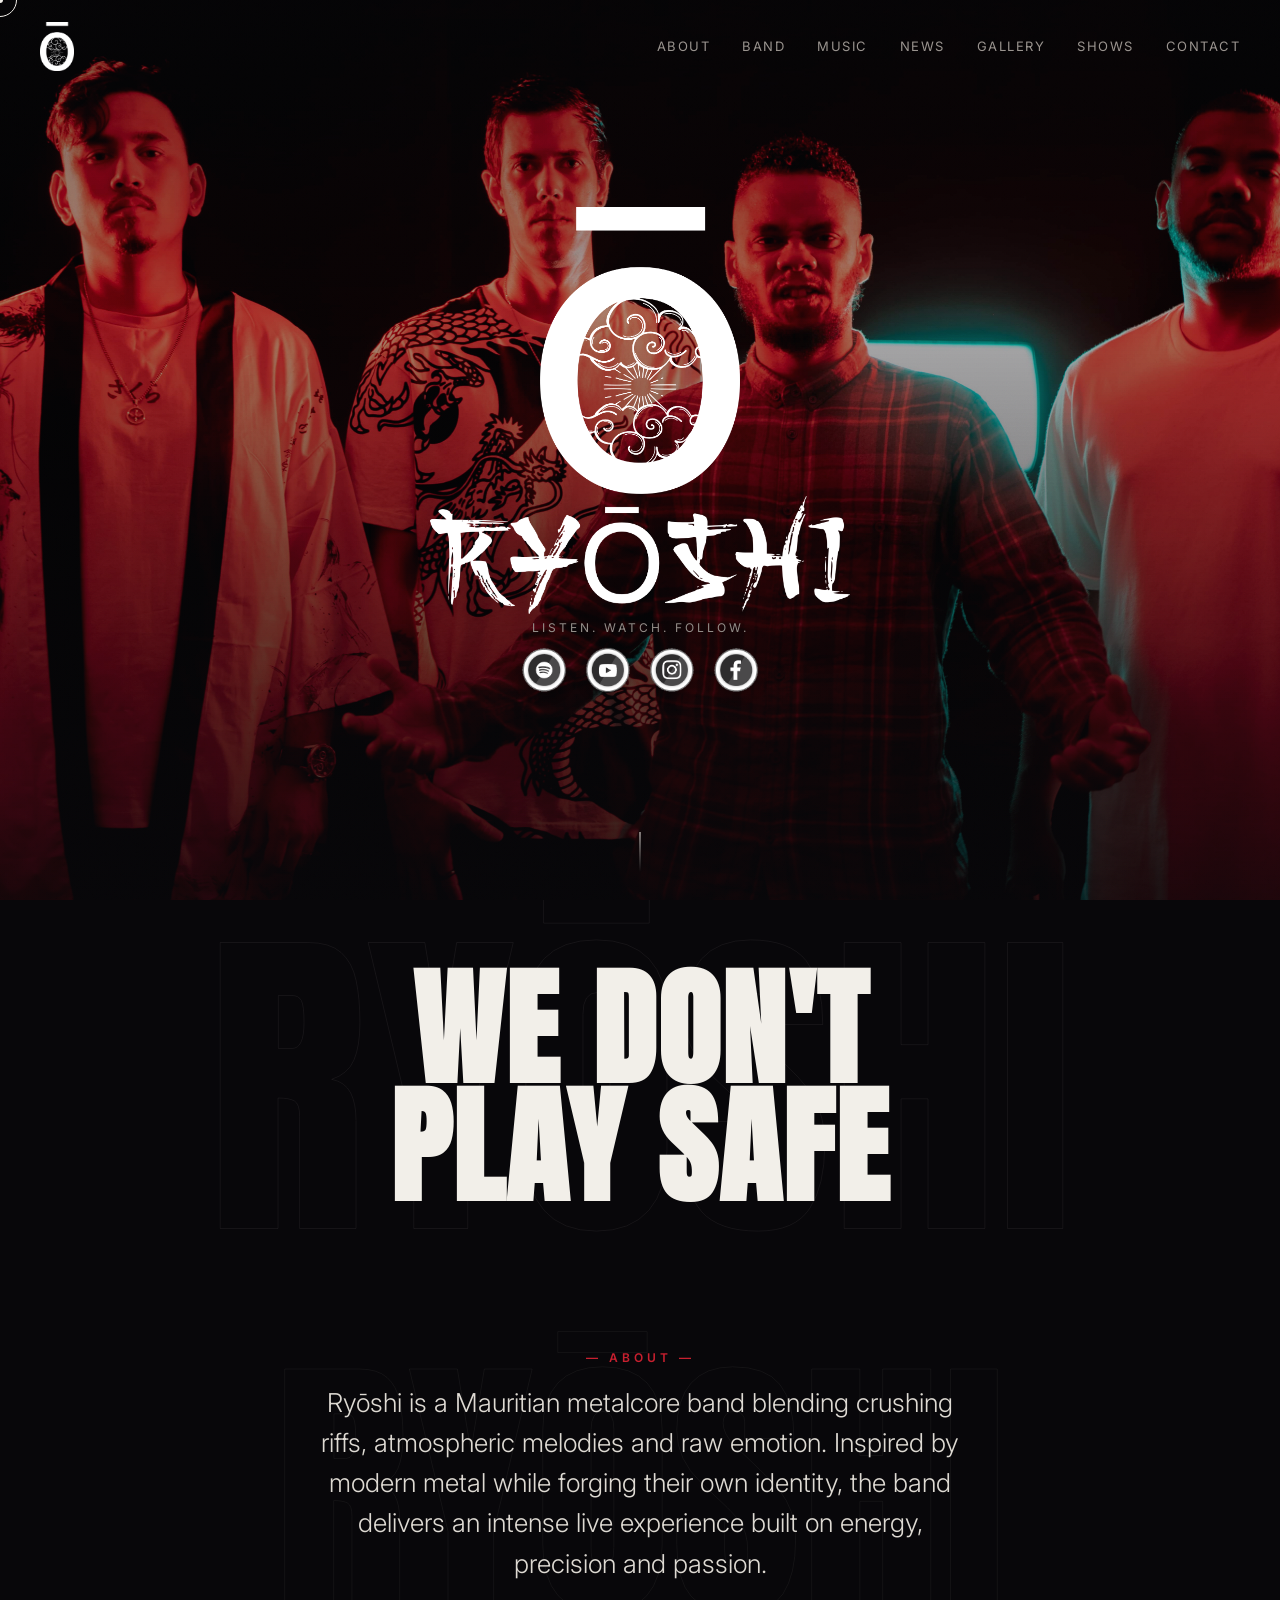
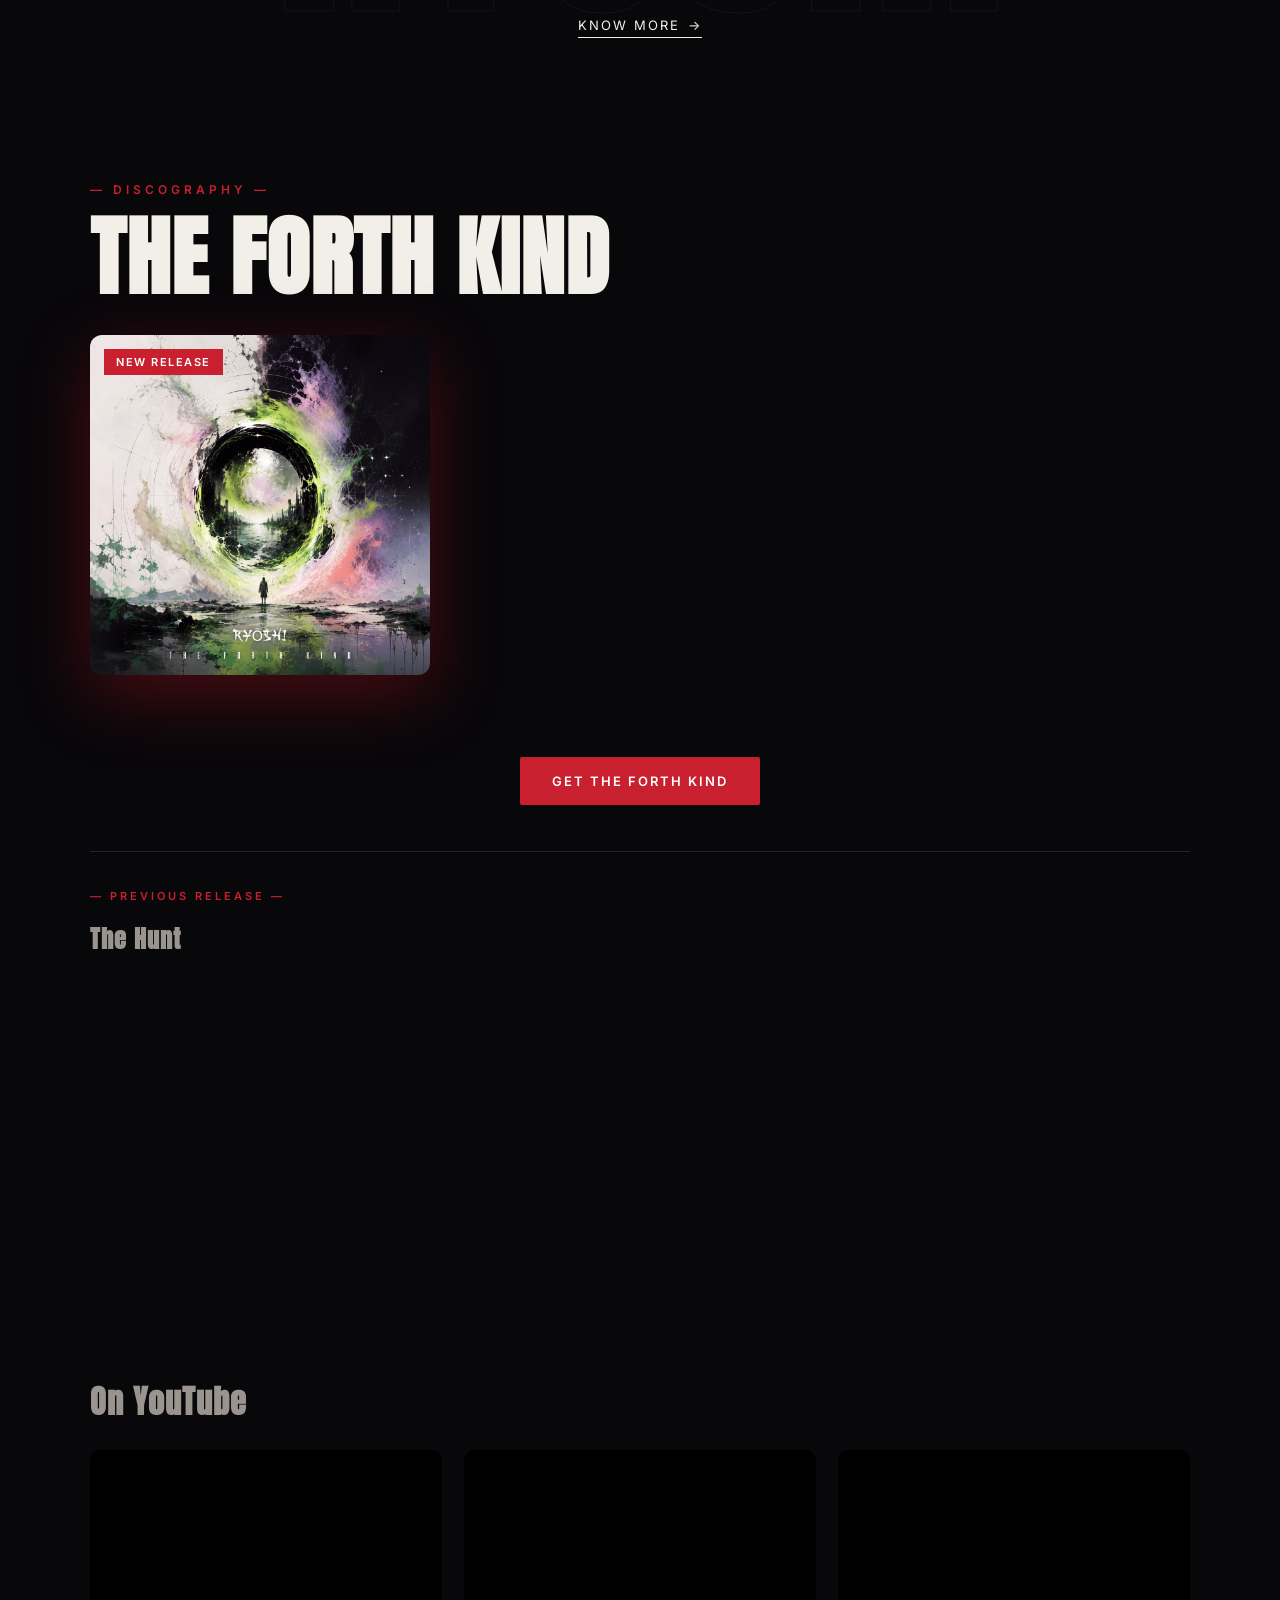
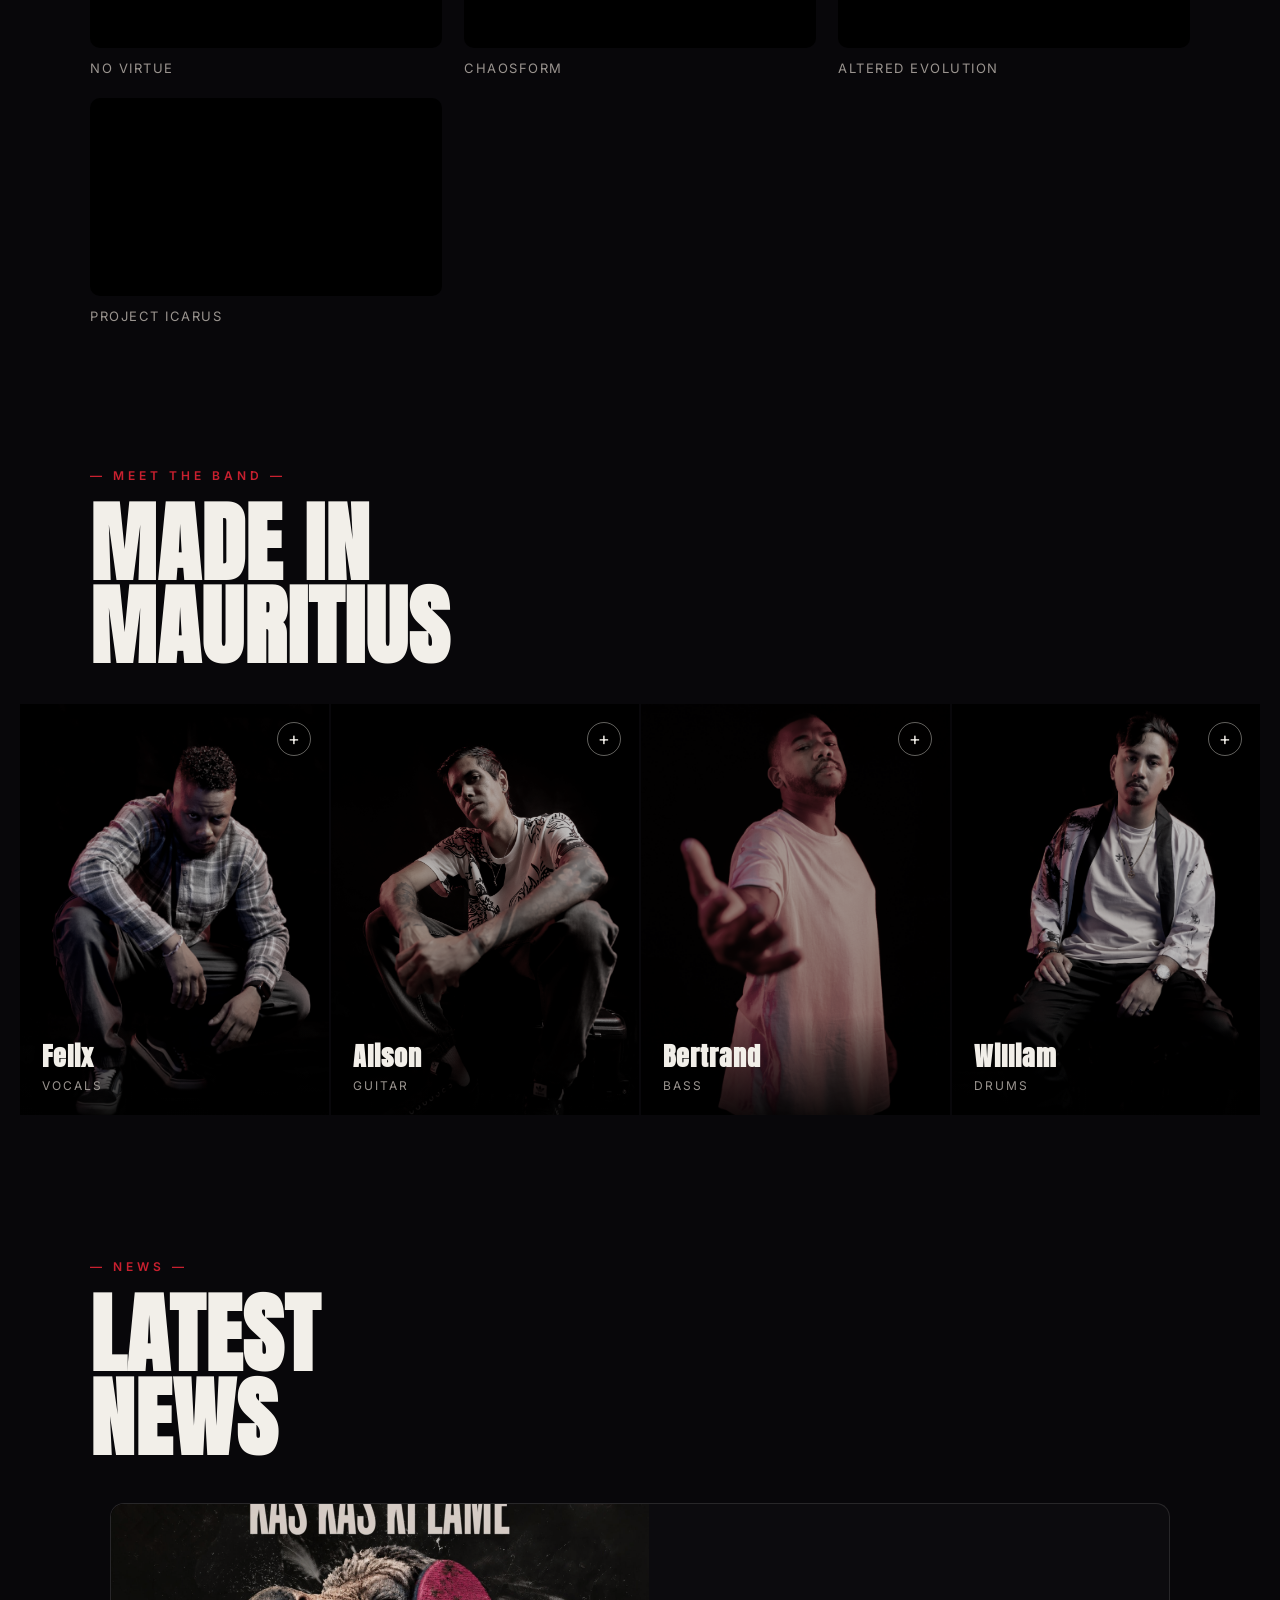
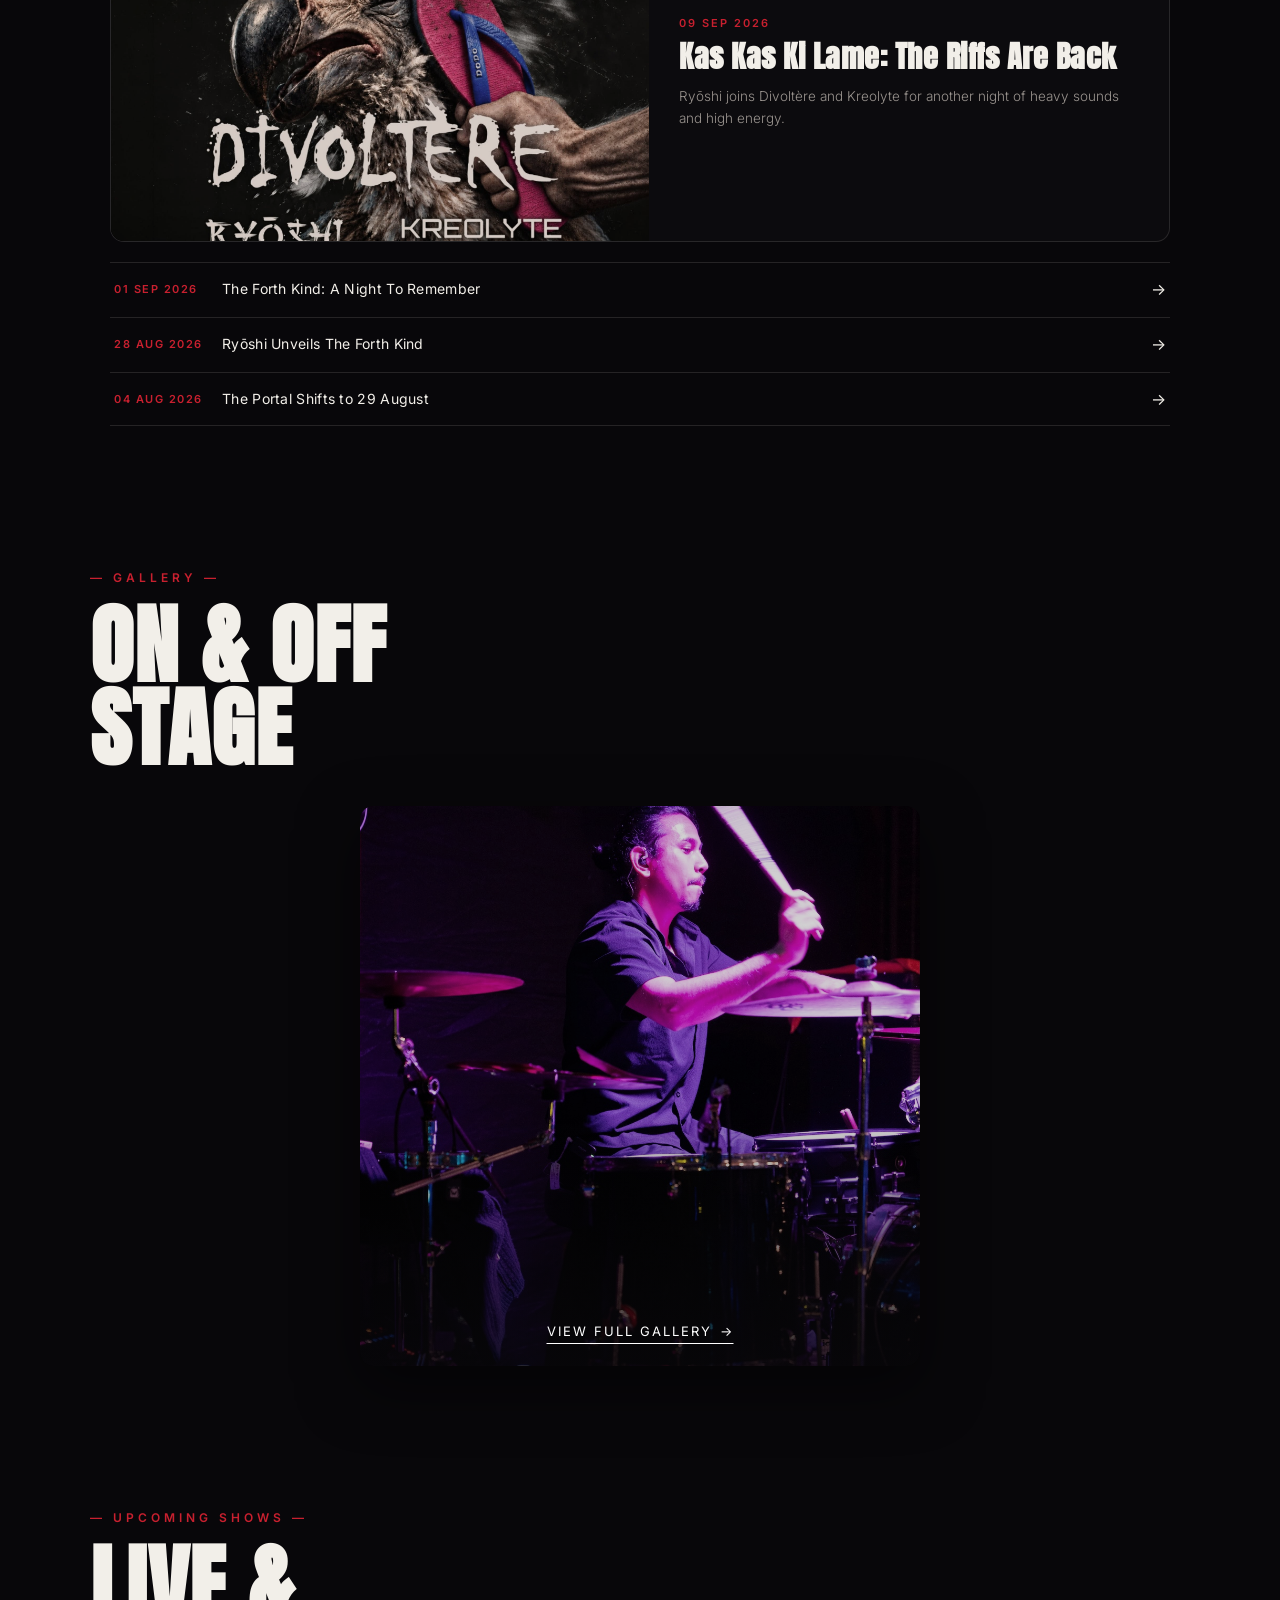
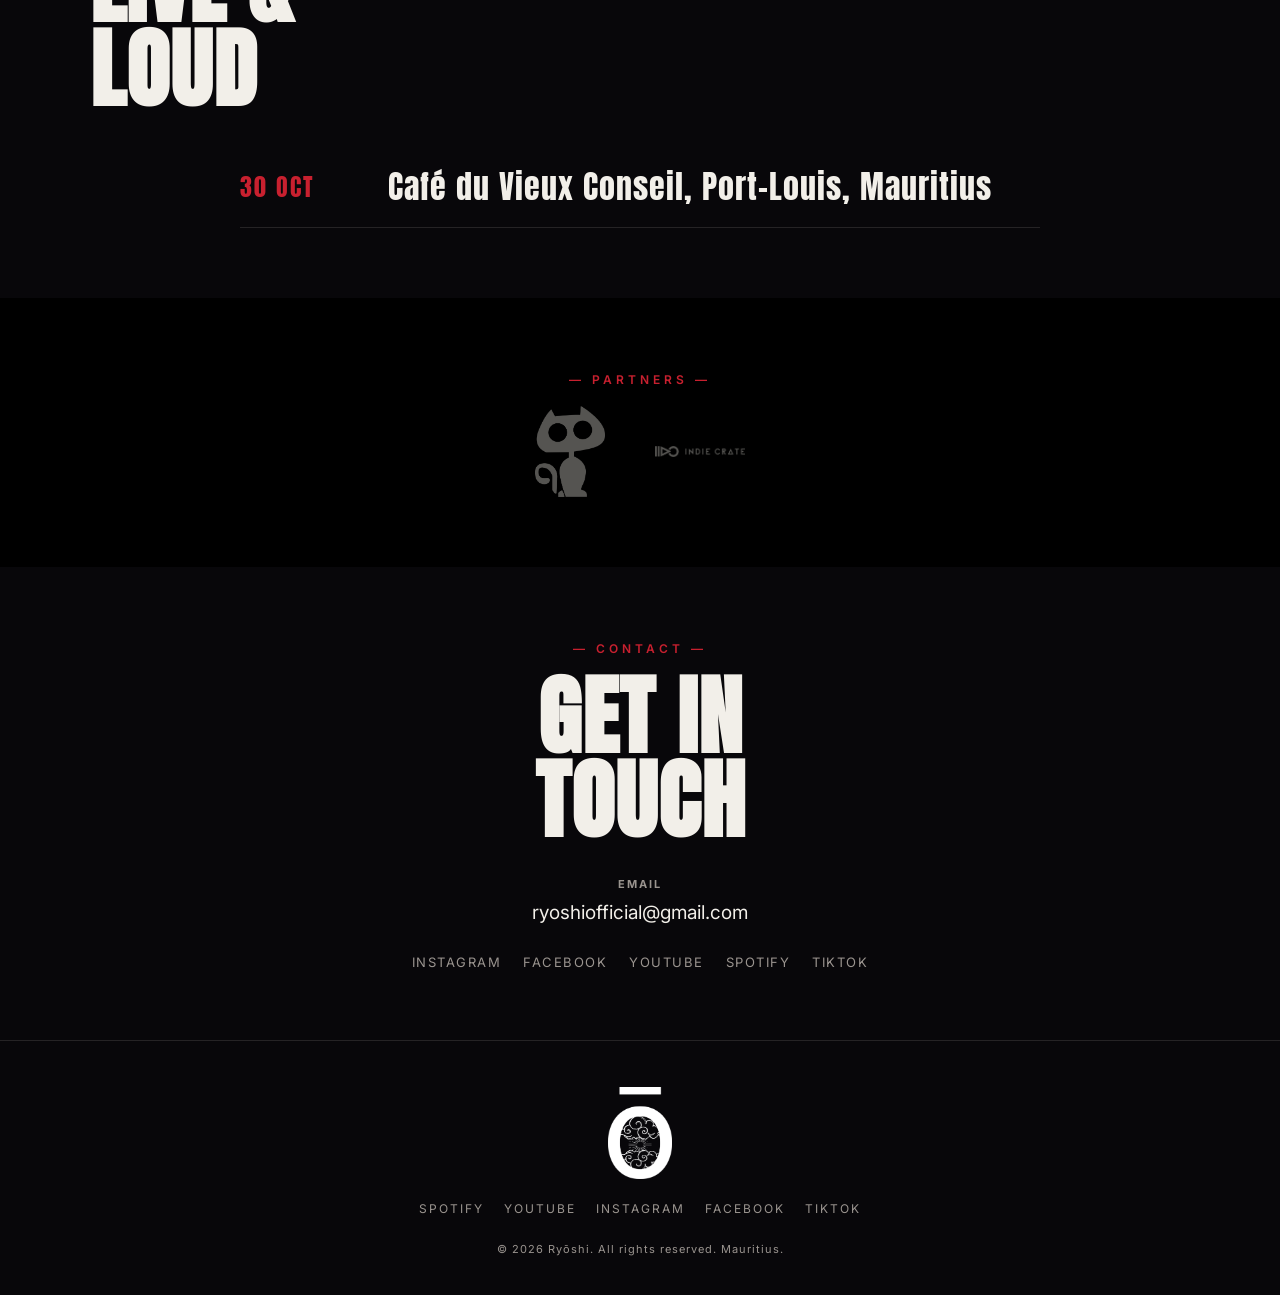
==== commit 6d5f232d: "Add files via upload" ====
--- a/index.html
+++ b/index.html
@@ -99,6 +99,10 @@
       <div class="ep-embed">
         <iframe data-testid="embed-iframe" style="border-radius:12px" src="https://open.spotify.com/embed/album/20WZhkSWJiaKVvlqvzjDkC?utm_source=generator&si=0305b5f4abea4864" width="100%" height="152" frameborder="0" allowfullscreen="" allow="autoplay; clipboard-write; encrypted-media; fullscreen; picture-in-picture" loading="lazy"></iframe>
       </div>
+    </div>
+
+    <div class="ep-buy-btn-wrap reveal-line">
+      <a href="album.html" class="promo-visit-btn" data-cursor="link">Get The Forth Kind</a>
     </div>
 
     <div class="ep-divider"></div>
--- a/style.css
+++ b/style.css
@@ -1458,3 +1458,192 @@
   color: var(--accent);
   margin-right: 10px;
 }
+
+/* ===================== Album buy page ===================== */
+.ep-buy-btn-wrap{ text-align:center; margin-top: 22px; }
+
+.album-buy{ padding-top: 150px; }
+@media (max-width: 700px){
+  .album-buy{ padding-top: 120px; }
+}
+
+.album-buy-inner{ max-width: 760px; }
+
+.album-view{ display:none; }
+.album-view.is-active{ display:block; }
+
+.album-back-btn{
+  display:inline-flex;
+  align-items:center;
+  gap: 8px;
+  background:none;
+  border:none;
+  color: var(--muted);
+  font-family: var(--font-body);
+  font-size: 12px;
+  letter-spacing: 1.5px;
+  text-transform: uppercase;
+  cursor:pointer;
+  padding: 0;
+  transition: color .3s;
+}
+.album-back-btn:hover{ color: var(--fg); }
+
+.album-pay-choices{
+  display:flex;
+  flex-wrap:wrap;
+  gap: 14px;
+  margin-top: 30px;
+}
+@media (max-width: 700px){
+  .album-pay-choices{ justify-content:center; }
+}
+.album-pay-btn{
+  display:inline-flex;
+  align-items:center;
+  gap: 10px;
+  padding: 15px 24px;
+  background: transparent;
+  border: 1px solid var(--line);
+  border-radius: 4px;
+  color: var(--fg);
+  font-family: var(--font-body);
+  font-size: 13px;
+  letter-spacing: 1px;
+  text-transform: uppercase;
+  font-weight: 600;
+  cursor:pointer;
+  transition: border-color .3s, background .3s, transform .3s var(--ease);
+}
+.album-pay-btn:hover{ border-color: var(--fg); transform: translateY(-2px); }
+.album-pay-btn-icon{
+  display:inline-flex;
+  align-items:center;
+  justify-content:center;
+  width: 30px; height: 30px;
+  border-radius: 50%;
+  flex-shrink:0;
+}
+.album-pay-btn-icon--juice{ background: #ff6b35; color:#fff; }
+.album-pay-btn-icon--paypal{ background: #0070ba; color:#fff; }
+
+.whatsapp-icon-link{
+  display:inline-flex;
+  align-items:center;
+  justify-content:center;
+  width: 26px; height: 26px;
+  border-radius: 50%;
+  background: #25D366;
+  color:#fff;
+  vertical-align: middle;
+  margin-left: 2px;
+  transition: transform .3s var(--ease);
+}
+.whatsapp-icon-link:hover{ transform: translateY(-2px); }
+.album-buy-grid{
+  display:grid;
+  grid-template-columns: 280px 1fr;
+  gap: 40px;
+  align-items:center;
+  text-align:left;
+}
+@media (max-width: 700px){
+  .album-buy-grid{ grid-template-columns: 1fr; text-align:center; }
+  .album-buy-info .section-title{ text-align:center !important; }
+}
+.album-buy-art{
+  border-radius: 12px;
+  overflow:hidden;
+  box-shadow: 0 20px 60px rgba(0,0,0,.5);
+}
+.album-buy-art img{ width:100%; display:block; }
+.album-buy-info p{
+  font-size: 16px;
+  line-height: 1.7;
+  color: #dedad3;
+  font-weight: 300;
+  margin: 14px 0 0;
+}
+
+.buy-steps{
+  list-style:none;
+  margin: 0 auto;
+  padding: 0;
+  max-width: 620px;
+  display:flex;
+  flex-direction:column;
+  gap: 26px;
+  text-align:left;
+}
+.buy-step{
+  display:flex;
+  gap: 20px;
+  align-items:flex-start;
+}
+.buy-step-num{
+  flex-shrink:0;
+  width: 38px; height:38px;
+  border-radius:50%;
+  border: 1px solid var(--accent);
+  color: var(--accent);
+  font-family: var(--font-display);
+  font-size: 16px;
+  display:flex; align-items:center; justify-content:center;
+}
+.buy-step-body h3{
+  font-family: var(--font-display);
+  font-size: 18px;
+  letter-spacing: .5px;
+  margin: 4px 0 6px;
+  color: var(--fg);
+}
+.buy-step-body p{
+  font-size: 15px;
+  line-height:1.6;
+  color: #dedad3;
+  font-weight: 300;
+  margin: 0;
+}
+.buy-step-body a{ color: var(--accent); border-bottom:1px solid transparent; transition:border-color .3s; }
+.buy-step-body a:hover{ border-color: var(--accent); }
+
+.buy-copy-btn{
+  font-family: var(--font-body);
+  font-size: 10px;
+  letter-spacing: 1.5px;
+  text-transform: uppercase;
+  color: var(--muted);
+  border: 1px solid var(--line);
+  border-radius: 20px;
+  padding: 5px 12px;
+  margin-left: 8px;
+  cursor: pointer;
+  transition: color .3s, border-color .3s;
+}
+.buy-copy-btn:hover{ color: var(--fg); border-color: var(--fg); }
+
+.album-paypal-note{
+  max-width: 460px;
+  margin: 20px auto 0;
+  text-align: center;
+  font-size: 13px;
+  letter-spacing: .3px;
+  color: var(--muted);
+}
+.album-paypal-note--sub{
+  margin: 14px auto 0;
+  font-size: 12px;
+  line-height: 1.6;
+}
+.album-paypal-wrap{
+  max-width: 320px;
+  margin: 16px auto 0;
+}
+.news-event-value{
+  color: #dedad3 !important;
+  text-transform: none !important;
+  letter-spacing: normal !important;
+  font-size: 15px !important;
+  min-width: 0 !important;
+  margin-right: 0 !important;
+}
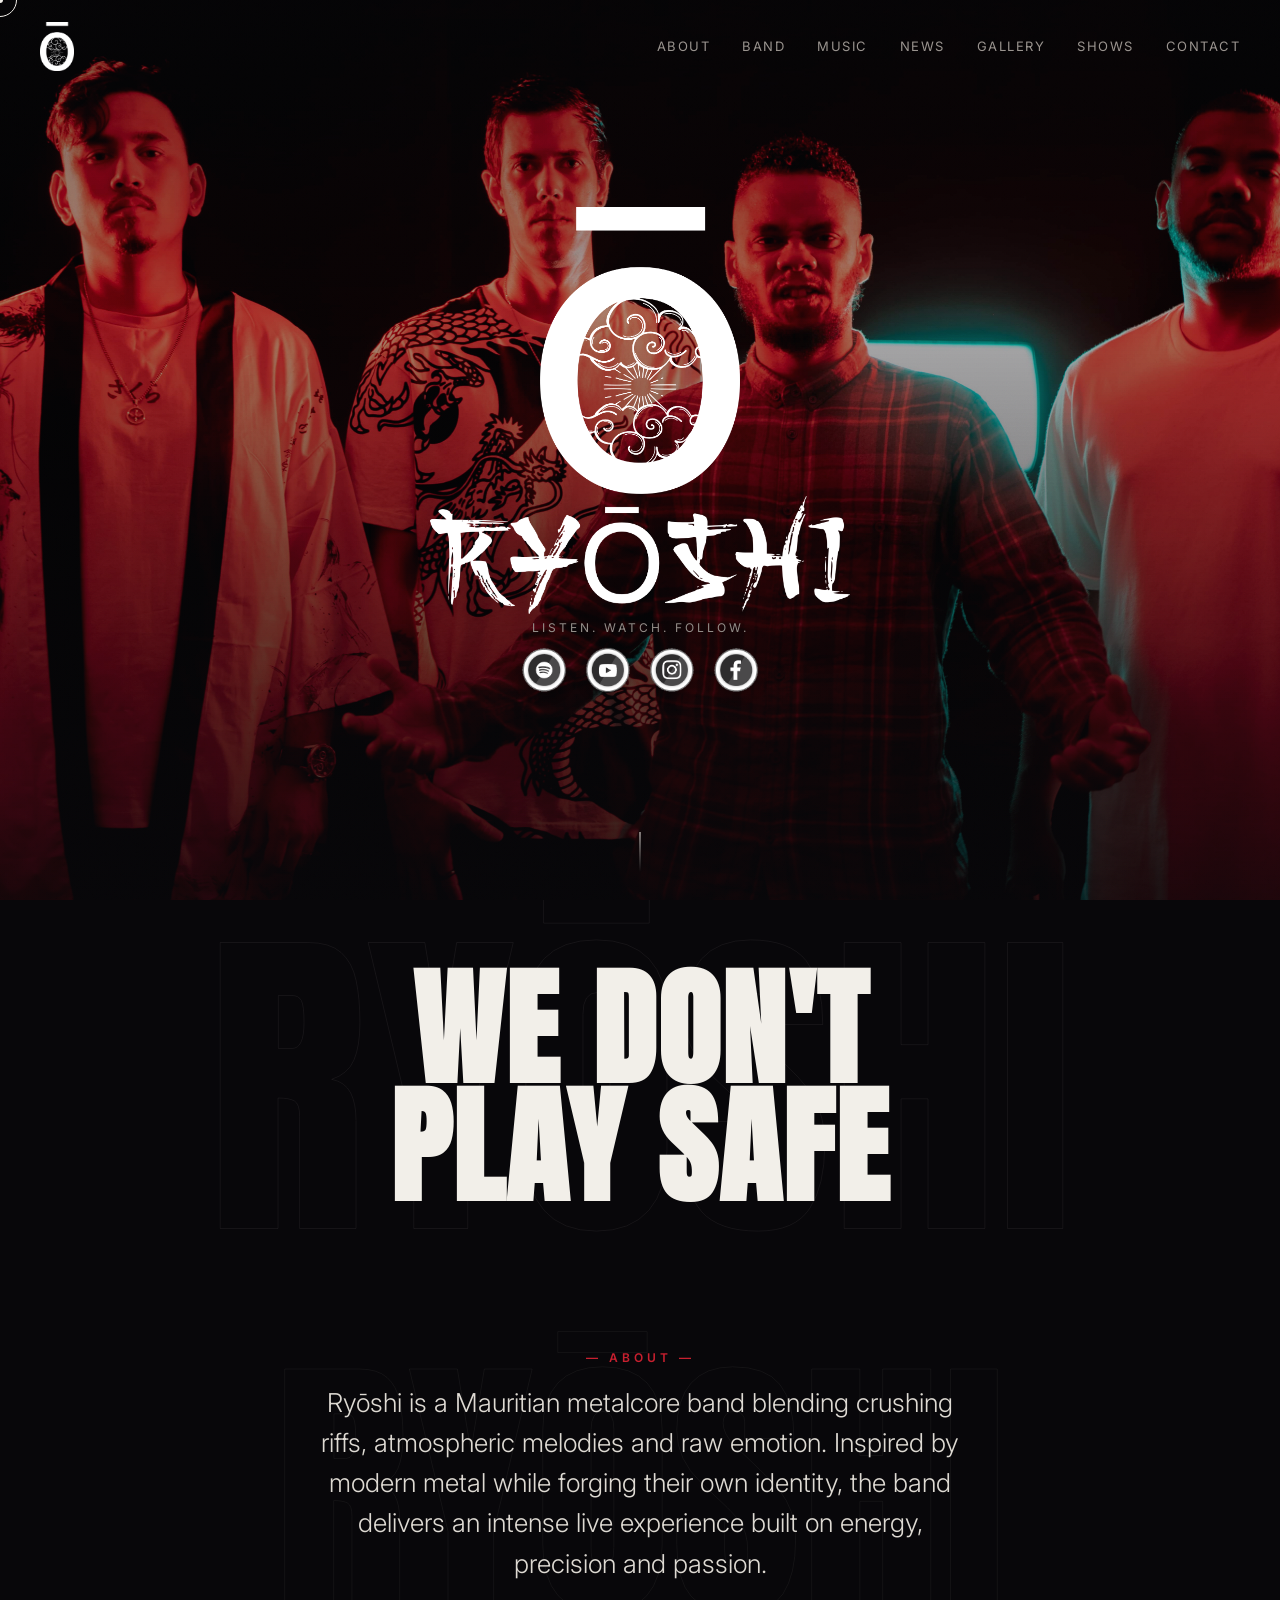
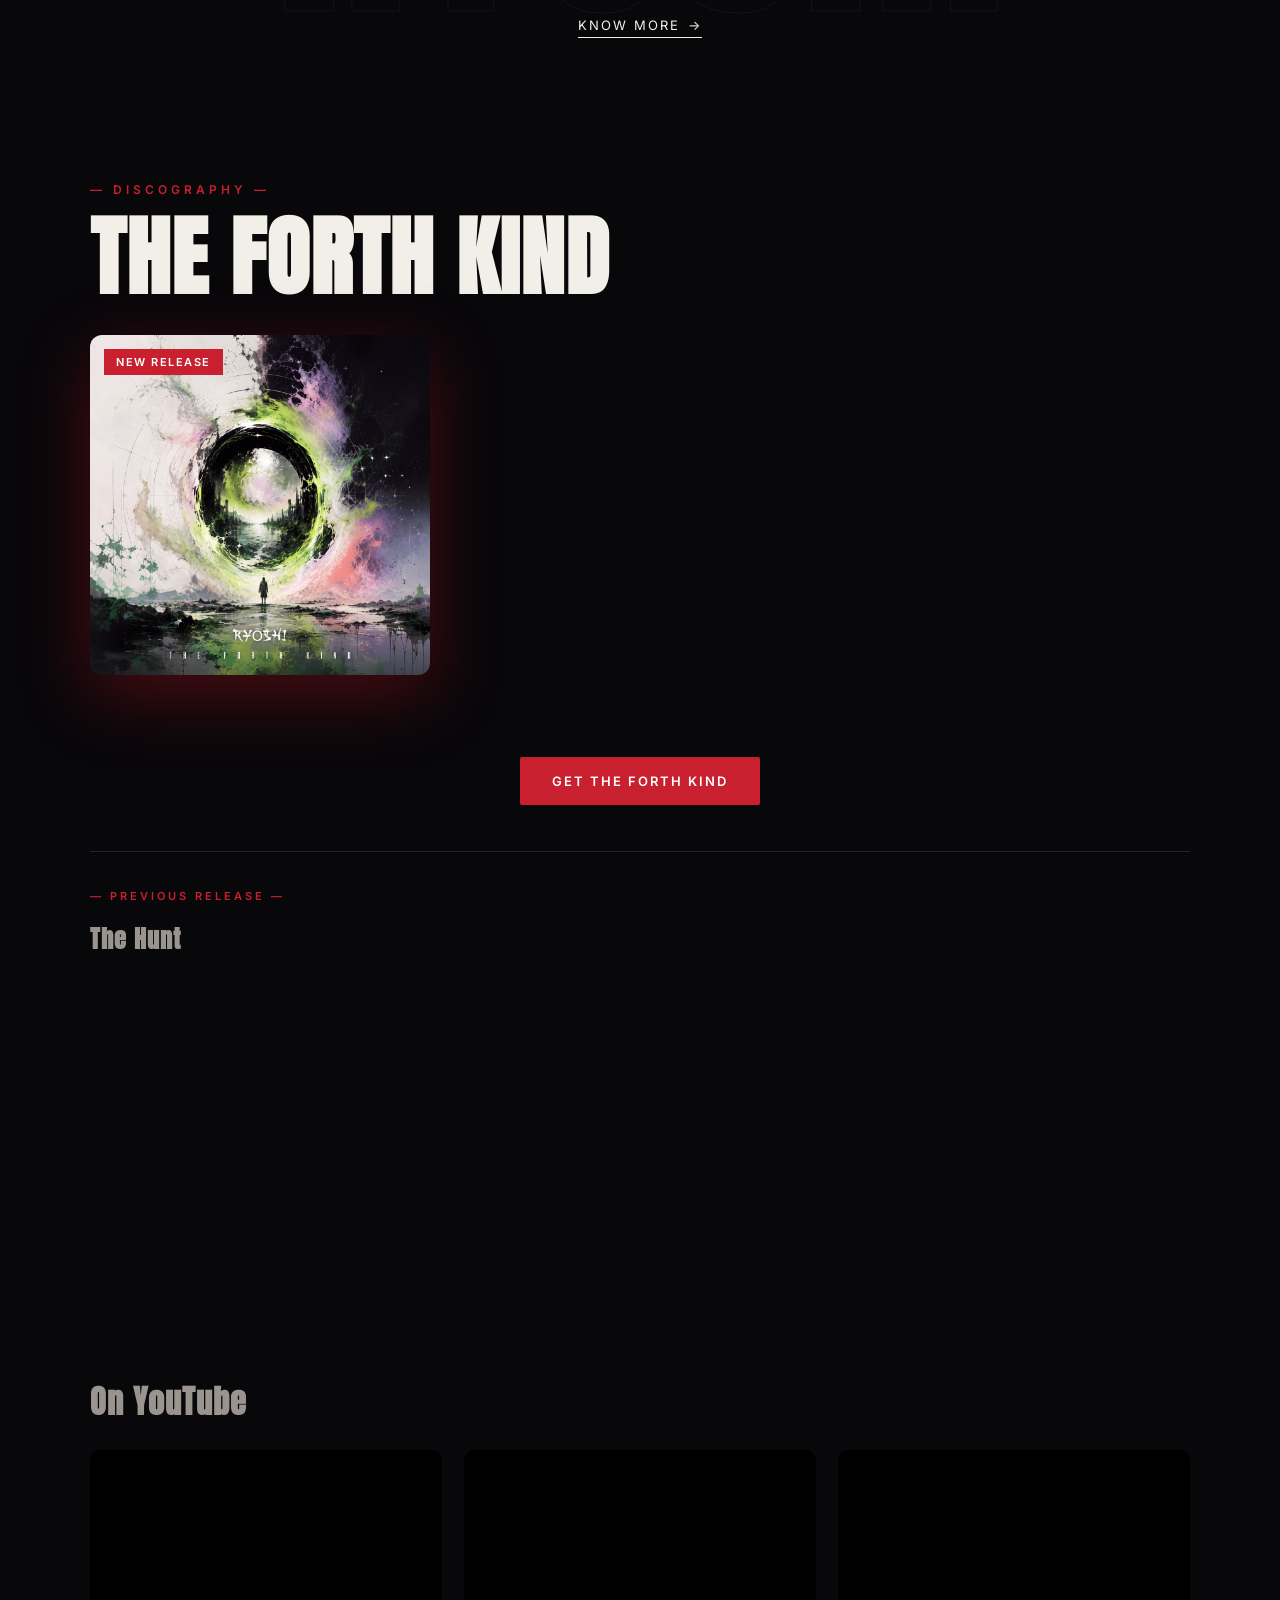
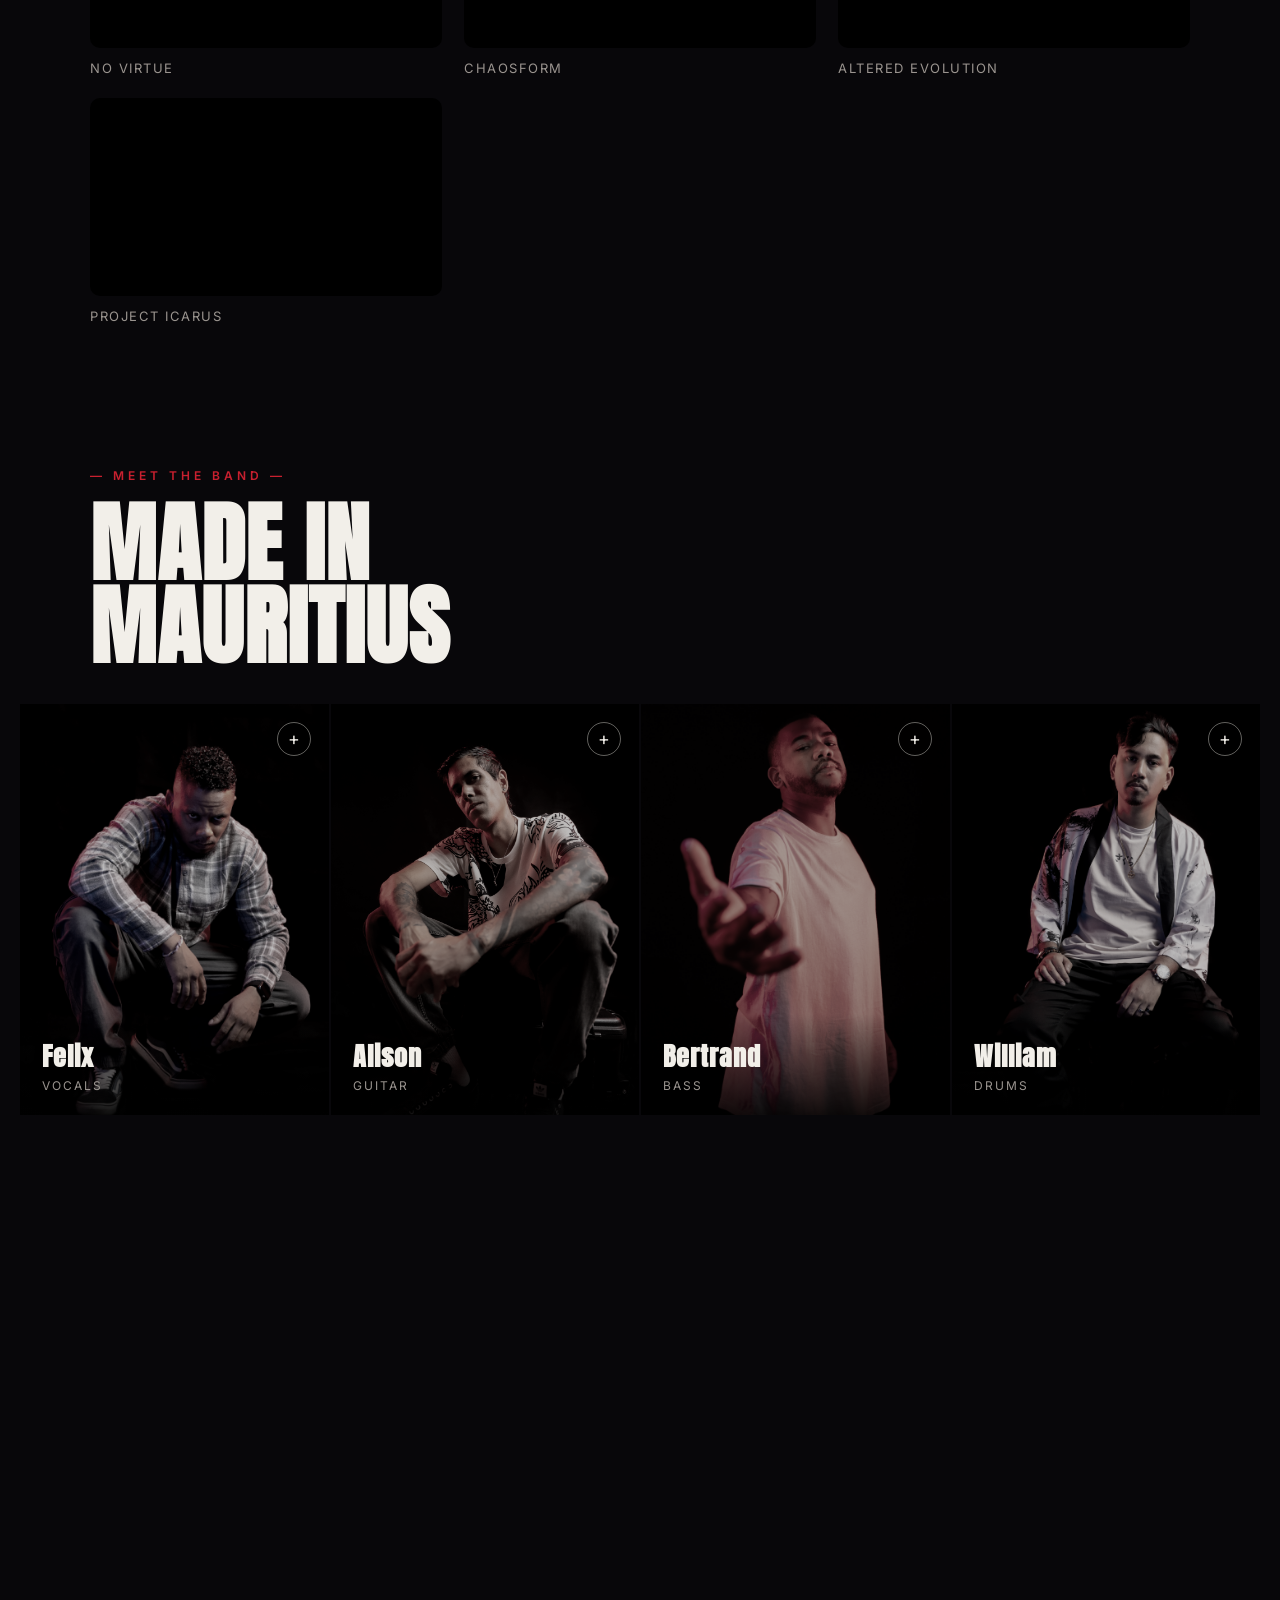
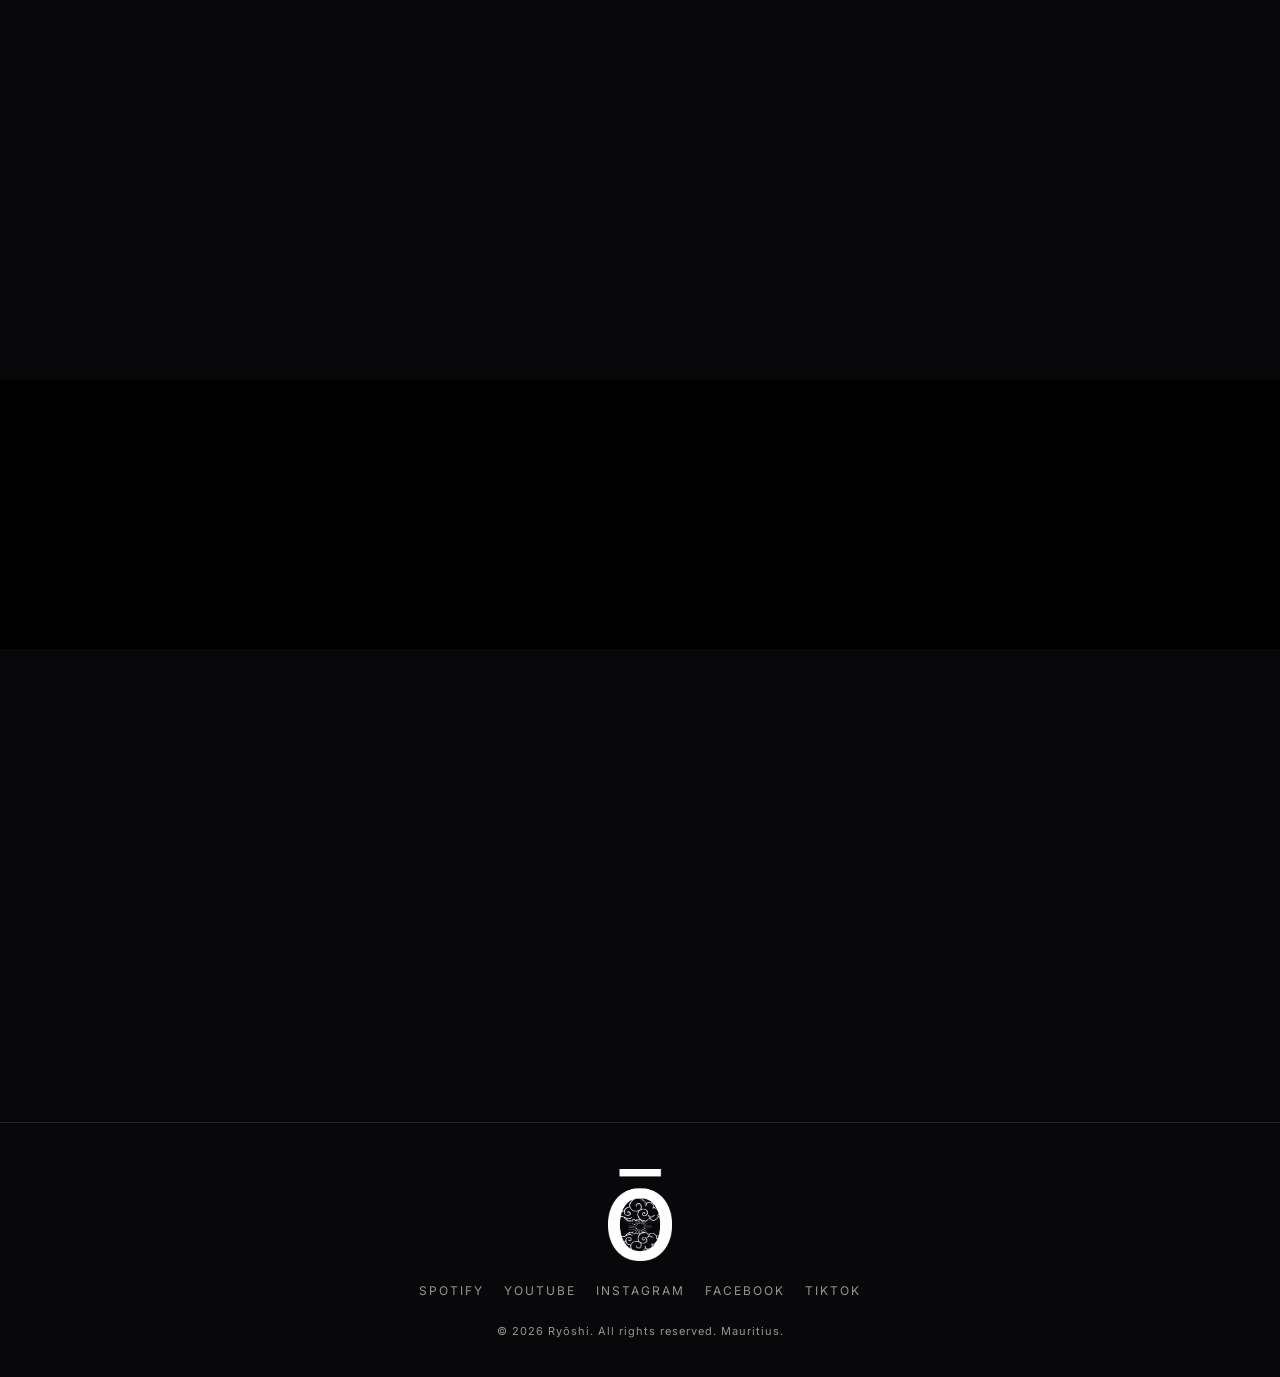
==== commit 7b6fb7e7: "Add files via upload" ====
--- a/index.html
+++ b/index.html
@@ -229,18 +229,25 @@
   </div>
 
   <div class="news-featured-wrap">
-    <a href="news-kas-kas-ki-lame.html" class="news-featured reveal-scale" data-cursor="link">
+    <a href="news-tic-show.html" class="news-featured reveal-scale" data-cursor="link">
       <div class="news-featured-thumb">
-        <img src="assets/news/ryoshi_divoltere.jpg" alt="Kas Kas Ki Lame: The Riffs Are Back" loading="lazy">
+        <img src="assets/news/tic-show.jpg" alt="TIC SHOW: Ryōshi Brings The Forth Kind To Réunion Island" loading="lazy">
       </div>
       <div class="news-featured-info">
-        <span class="news-date">09 Sep 2026</span>
-        <h3 class="news-featured-headline">Kas Kas Ki Lame: The Riffs Are Back</h3>
-        <p class="news-excerpt">Ryōshi joins Divoltère and Kreolyte for another night of heavy sounds and high energy.</p>
+        <span class="news-date">08 Oct 2026</span>
+        <h3 class="news-featured-headline">TIC SHOW: Ryōshi Brings The Forth Kind To Réunion Island</h3>
+        <p class="news-excerpt">Ryōshi will present its new album at Cité des Arts alongside Bad Situation, Pamplemousse and Chili Good Good.</p>
       </div>
     </a>
 
     <ul class="news-list">
+      <li>
+        <a href="news-kas-kas-ki-lame.html" class="news-list-item reveal-line" data-cursor="link">
+          <span class="news-list-date">09 Sep 2026</span>
+          <span class="news-list-title">Kas Kas Ki Lame: The Riffs Are Back</span>
+          <span class="news-list-arrow">→</span>
+        </a>
+      </li>
       <li>
         <a href="news-forth-kind-night.html" class="news-list-item reveal-line" data-cursor="link">
           <span class="news-list-date">01 Sep 2026</span>
@@ -252,13 +259,6 @@
         <a href="news-forth-kind-unveiled.html" class="news-list-item reveal-line" data-cursor="link">
           <span class="news-list-date">28 Aug 2026</span>
           <span class="news-list-title">Ryōshi Unveils The Forth Kind</span>
-          <span class="news-list-arrow">→</span>
-        </a>
-      </li>
-      <li>
-        <a href="news-portal-shifts.html" class="news-list-item reveal-line" data-cursor="link">
-          <span class="news-list-date">04 Aug 2026</span>
-          <span class="news-list-title">The Portal Shifts to 29 August</span>
           <span class="news-list-arrow">→</span>
         </a>
       </li>
@@ -309,6 +309,10 @@
         <span class="shows-date">30 OCT</span>
         <span class="shows-venue">Café du Vieux Conseil, Port-Louis, Mauritius</span>
       </li>
+      <li class="shows-item reveal-line">
+        <span class="shows-date">14 NOV</span>
+        <span class="shows-venue">TIC SHOW — Cité des Arts, Réunion Island</span>
+      </li>
     </ul>
   </div>
 </section>
--- a/style.css
+++ b/style.css
@@ -1501,45 +1501,37 @@
 .album-pay-btn{
   display:inline-flex;
   align-items:center;
-  gap: 10px;
-  padding: 15px 24px;
-  background: transparent;
-  border: 1px solid var(--line);
+  padding: 15px 28px;
+  background: var(--fg);
+  border: none;
   border-radius: 4px;
-  color: var(--fg);
+  color: #fff;
   font-family: var(--font-body);
   font-size: 13px;
   letter-spacing: 1px;
   text-transform: uppercase;
   font-weight: 600;
   cursor:pointer;
-  transition: border-color .3s, background .3s, transform .3s var(--ease);
-}
-.album-pay-btn:hover{ border-color: var(--fg); transform: translateY(-2px); }
-.album-pay-btn-icon{
-  display:inline-flex;
-  align-items:center;
-  justify-content:center;
-  width: 30px; height: 30px;
-  border-radius: 50%;
-  flex-shrink:0;
-}
-.album-pay-btn-icon--juice{ background: #ff6b35; color:#fff; }
-.album-pay-btn-icon--paypal{ background: #0070ba; color:#fff; }
+  transition: background .3s, transform .3s var(--ease);
+}
+.album-pay-btn:hover{ transform: translateY(-2px); }
+.album-pay-btn--juice{ background: #e2452c; }
+.album-pay-btn--juice:hover{ background: #c83620; }
+.album-pay-btn--paypal{ background: #0070ba; }
+.album-pay-btn--paypal:hover{ background: #005a94; }
 
 .whatsapp-icon-link{
   display:inline-flex;
   align-items:center;
-  justify-content:center;
-  width: 26px; height: 26px;
-  border-radius: 50%;
-  background: #25D366;
-  color:#fff;
+  gap: 6px;
+  color: #25D366;
+  font-weight: 600;
   vertical-align: middle;
-  margin-left: 2px;
-  transition: transform .3s var(--ease);
-}
-.whatsapp-icon-link:hover{ transform: translateY(-2px); }
+  border-bottom: 1px solid transparent;
+  transition: border-color .3s;
+}
+.whatsapp-icon-link svg{ flex-shrink:0; }
+.whatsapp-icon-link:hover{ border-color: #25D366; }
 .album-buy-grid{
   display:grid;
   grid-template-columns: 280px 1fr;
